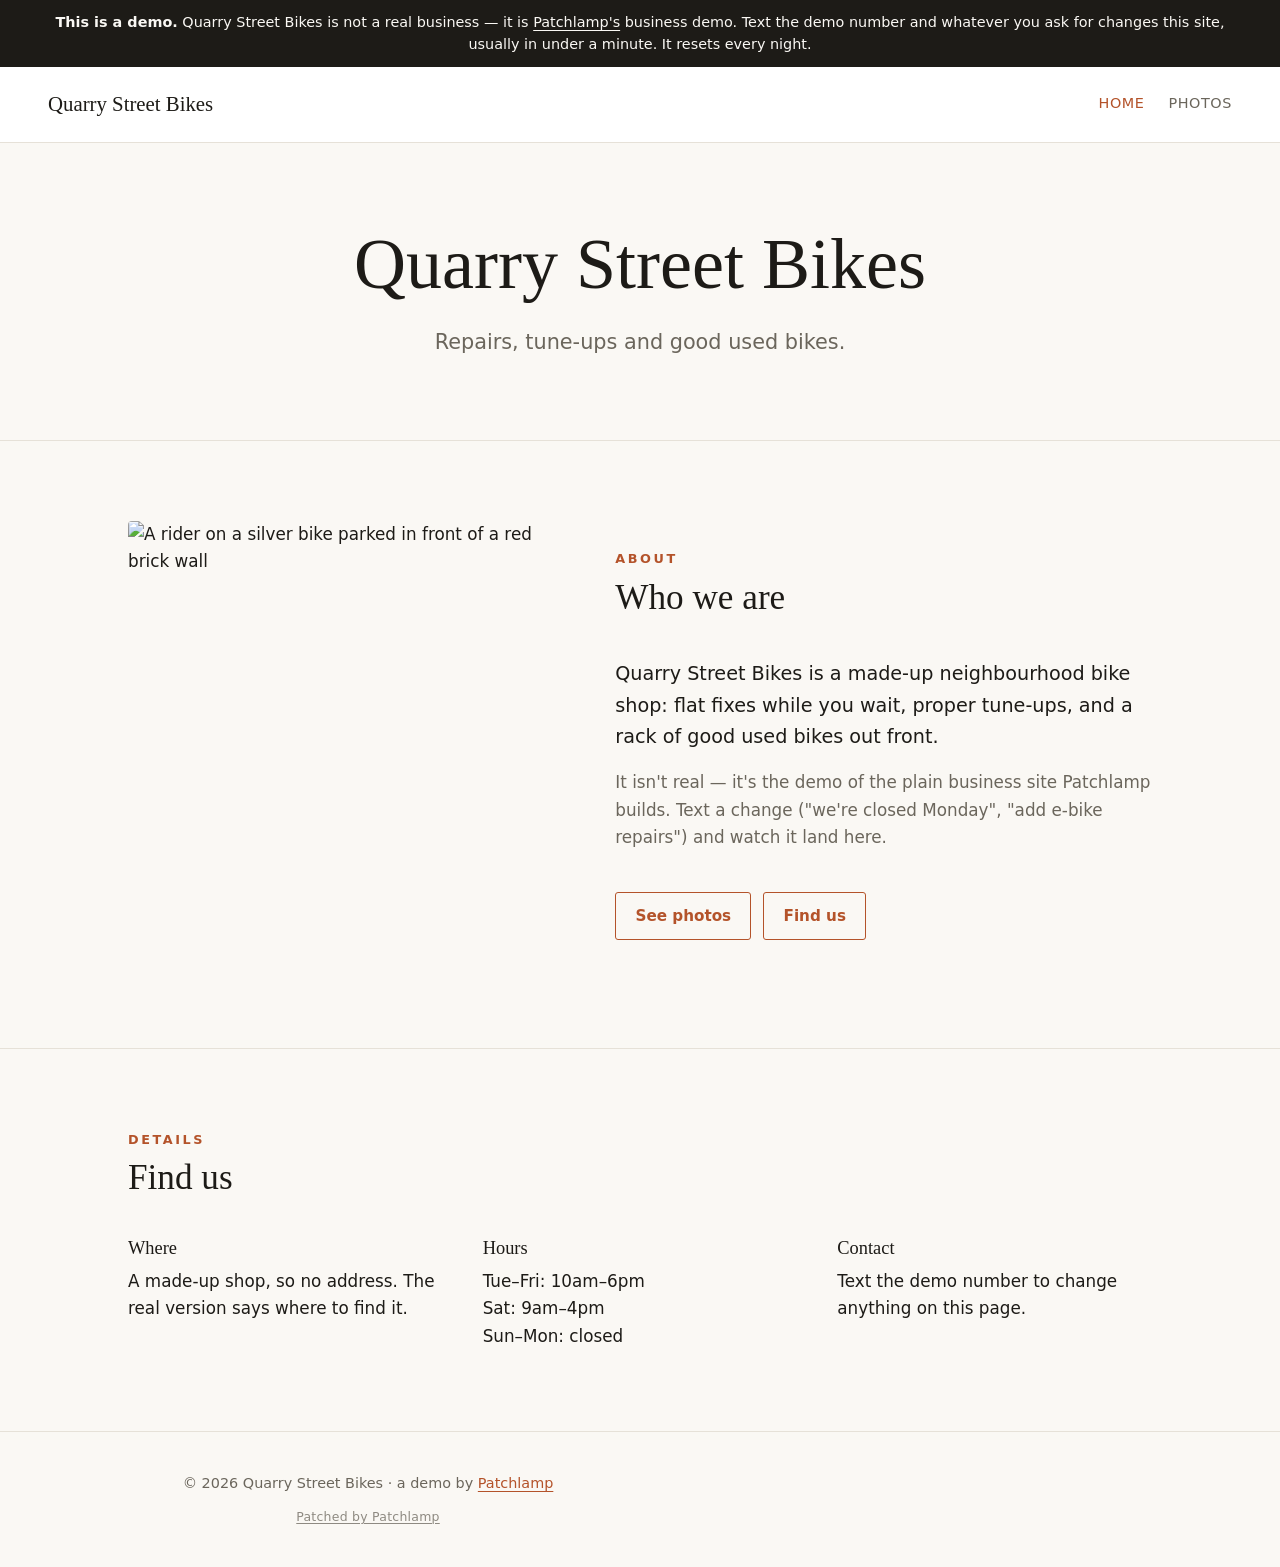
==== index.html @ 61f05e99 "Home: use the sent bike photo in place of the drawn icon Co-Authored-By: Claude Sonnet 5.5 <noreply@" ====
<!DOCTYPE html>
<html lang="en">
<head>
  <meta charset="utf-8">
  <meta name="viewport" content="width=device-width, initial-scale=1">
  <title>Quarry Street Bikes — Patchlamp's business demo</title>
  <meta name="description" content="Quarry Street Bikes is Patchlamp's demo small business: a brochure site anyone can change by text. Not a real shop.">
  <meta name="robots" content="noindex">
  <link rel="stylesheet" href="css/style.css">
</head>
<body>

  <p class="demo-bar">
    <strong>This is a demo.</strong> Quarry Street Bikes is not a real business — it is
    <a href="https://patchlamp.com/">Patchlamp's</a> business demo. Text the demo number and whatever you ask for changes this site, usually in under a minute. It resets every night.
  </p>

  <header class="site-header">
    <a class="wordmark" href="index.html">Quarry Street Bikes</a>
    <nav class="site-nav" aria-label="Site">
      <a href="index.html" aria-current="page">Home</a>
      <a href="photos.html">Photos</a>
    </nav>
  </header>

  <main>
    <section class="hero">
      <h1 class="hero-title">Quarry Street Bikes</h1>
      <p class="hero-tagline">Repairs, tune-ups and good used bikes.</p>
    </section>

    <section class="section" id="about">
      <div class="section-inner reveal">
        <div class="about-grid">
          <!-- Main photo. To set it, put a JPG in images/ and change the
               src and alt here (see CLAUDE.md, "How to add a photo"). Until
               there is one, this figure shows a plain placeholder. -->
          <figure class="about-photo">
            <img src="images/shop-bike.jpg" alt="A rider on a silver bike parked in front of a red brick wall">

          </figure>
          <div class="about-text">
            <p class="kicker">About</p>
            <h2>Who we are</h2>
            <p class="lede">Quarry Street Bikes is a made-up neighbourhood bike shop: flat fixes while you wait,
            proper tune-ups, and a rack of good used bikes out front.</p>
            <p class="muted">It isn't real — it's the demo of the plain business site Patchlamp builds. Text a change
            ("we're closed Monday", "add e-bike repairs") and watch it land here.</p>
            <div class="button-row">
              <a class="button" href="photos.html">See photos</a>
              <a class="button" href="#details">Find us</a>
            </div>
          </div>
        </div>
      </div>
    </section>

    <section class="section" id="details">
      <div class="section-inner reveal">
        <p class="kicker">Details</p>
        <h2>Find us</h2>
        <div class="details-grid">
          <div>
            <h3>Where</h3>
            <p>A made-up shop, so no address. The real version says where to find it.</p>
          </div>
          <div>
            <h3>Hours</h3>
            <ul>
              <li>Tue–Fri: 10am–6pm</li>
              <li>Sat: 9am–4pm</li>
              <li>Sun–Mon: closed</li>
            </ul>
          </div>
          <div>
            <h3>Contact</h3>
            <p>Text the demo number to change anything on this page.</p>
          </div>
        </div>
      </div>
    </section>
  </main>

  <footer class="site-footer">
    <!-- Keep this footer identical on every page. -->
    <p class="copyright">&copy; 2026 Quarry Street Bikes · a demo by <a href="https://patchlamp.com/">Patchlamp</a></p>
    <p class="patchlamp-badge"><a href="https://patchlamp.com/?from=badge" rel="noopener">Patched by Patchlamp</a></p>
    <script src="https://patchlamp.com/s/site-chat.js" data-site="demo-business" crossorigin="anonymous" defer></script>
    <script src="https://patchlamp.com/hit.js" data-site="demo-business" crossorigin="anonymous" defer></script>
  </footer>

  <script src="js/main.js"></script>
</body>
</html>
---- css/style.css ----
/* ==========================================================================
   Quarry Street Bikes — the site's only stylesheet
   Colors and fonts are the tokens in :root below. Change the look there,
   not scattered through the file.
   ========================================================================== */

:root {
  /* Color — warm off-white ground, dark ink, one accent */
  --bg: #faf8f4;
  --bg-raised: #ffffff;
  --bg-line: #e6e1d8;
  --ink: #1d1b17;
  --ink-dim: #6b665c;
  --accent: #b4532a;       /* links, highlights, buttons */
  --accent-dim: #8f3f1e;   /* hover */

  /* Type — system fonts, so nothing loads from a third party */
  --font-display: Georgia, "Times New Roman", serif;
  --font-body: system-ui, -apple-system, "Segoe UI", Roboto, Helvetica, Arial, sans-serif;

  /* Rhythm */
  --space: 1rem;
  --space-lg: 2.5rem;
  --space-xl: 5rem;
  --measure: 40rem;
  --page-pad: clamp(1.25rem, 5vw, 3rem);
}

/* --------------------------------------------------------------------------
   Base
   -------------------------------------------------------------------------- */

* { box-sizing: border-box; margin: 0; padding: 0; }

html { scroll-behavior: smooth; }

body {
  background: var(--bg);
  color: var(--ink);
  font-family: var(--font-body);
  font-size: 1.05rem;
  line-height: 1.65;
  -webkit-font-smoothing: antialiased;
}

h1, h2, h3 {
  font-family: var(--font-display);
  font-weight: 400;
  line-height: 1.15;
}

h2 { font-size: clamp(1.6rem, 4vw, 2.2rem); margin-bottom: var(--space-lg); }
h3 { font-size: 1.15rem; margin-bottom: 0.5rem; }

p { max-width: var(--measure); }
p + p { margin-top: var(--space); }

a { color: var(--accent); text-underline-offset: 3px; }
a:hover { color: var(--accent-dim); }

img, svg { max-width: 100%; display: block; }

.visually-hidden {
  position: absolute; width: 1px; height: 1px;
  overflow: hidden; clip: rect(0 0 0 0); white-space: nowrap;
}

/* --------------------------------------------------------------------------
   Header / nav
   -------------------------------------------------------------------------- */

.site-header {
  display: flex;
  align-items: center;
  justify-content: space-between;
  flex-wrap: wrap;
  gap: var(--space);
  padding: 1.25rem var(--page-pad);
  border-bottom: 1px solid var(--bg-line);
  background: var(--bg-raised);
}

.wordmark {
  font-family: var(--font-display);
  font-size: 1.3rem;
  text-decoration: none;
  color: var(--ink);
  white-space: nowrap;
}

.site-nav { display: flex; flex-wrap: wrap; gap: 0.25rem 1.5rem; }

.site-nav a {
  font-size: 0.9rem;
  letter-spacing: 0.04em;
  text-transform: uppercase;
  text-decoration: none;
  color: var(--ink-dim);
}

.site-nav a:hover { color: var(--ink); }
.site-nav a[aria-current="page"] { color: var(--accent); }

/* --------------------------------------------------------------------------
   Hero
   -------------------------------------------------------------------------- */

.hero {
  padding: var(--space-xl) var(--page-pad);
  text-align: center;
  border-bottom: 1px solid var(--bg-line);
}

.hero-title { font-size: clamp(2.4rem, 8vw, 4.5rem); }

.hero-tagline {
  margin: 1.25rem auto 0;
  font-size: clamp(1.05rem, 2.2vw, 1.3rem);
  color: var(--ink-dim);
}

.page-hero { padding: var(--space-lg) var(--page-pad); }
.page-hero .hero-title { font-size: clamp(1.8rem, 6vw, 3rem); }

/* --------------------------------------------------------------------------
   Sections
   -------------------------------------------------------------------------- */

.section {
  padding: var(--space-xl) var(--page-pad);
  border-bottom: 1px solid var(--bg-line);
}

.section-inner { max-width: 64rem; margin: 0 auto; }

.kicker {
  font-size: 0.8rem;
  font-weight: 600;
  letter-spacing: 0.2em;
  text-transform: uppercase;
  color: var(--accent);
  margin-bottom: 0.5rem;
}

.lede { font-size: 1.2rem; }
.muted { color: var(--ink-dim); }

.about-grid {
  display: grid;
  gap: var(--space-lg);
  align-items: center;
}
@media (min-width: 720px) {
  .about-grid { grid-template-columns: 1fr 1.2fr; }
}

.about-photo img {
  width: 100%;
  aspect-ratio: 1 / 1;
  object-fit: cover;
  border-radius: 4px;
}

.button-row { display: flex; flex-wrap: wrap; gap: 0.75rem; margin-top: var(--space-lg); }

.button {
  display: inline-block;
  padding: 0.65rem 1.2rem;
  border: 1px solid var(--accent);
  border-radius: 3px;
  text-decoration: none;
  color: var(--accent);
  font-weight: 600;
  font-size: 0.95rem;
}
.button:hover { background: var(--accent); color: var(--bg-raised); }

/* Details: address / hours / contact cards */
.details-grid {
  display: grid;
  gap: var(--space-lg);
}
@media (min-width: 720px) {
  .details-grid { grid-template-columns: repeat(3, 1fr); }
}
.details-grid address { font-style: normal; }
.details-grid ul { list-style: none; }

/* Photo gallery */
.photo-grid {
  list-style: none;
  display: grid;
  gap: var(--space);
  grid-template-columns: repeat(auto-fill, minmax(14rem, 1fr));
}
.photo-grid img {
  width: 100%;
  aspect-ratio: 1 / 1;
  object-fit: cover;
  border-radius: 4px;
}

/* --------------------------------------------------------------------------
   Footer
   -------------------------------------------------------------------------- */

.site-footer {
  padding: var(--space-lg) var(--page-pad);
  text-align: center;
  color: var(--ink-dim);
  font-size: 0.9rem;
}

.footer-links {
  list-style: none;
  display: flex;
  flex-wrap: wrap;
  justify-content: center;
  gap: 0.5rem 1.5rem;
  margin-bottom: var(--space);
}

/* --------------------------------------------------------------------------
   Motion — only when JS has run and the visitor allows motion.
   With JS off (or reduced motion on) nothing is ever hidden.
   -------------------------------------------------------------------------- */

.js-motion .reveal {
  opacity: 0;
  transform: translateY(12px);
  transition: opacity 0.6s ease, transform 0.6s ease;
}
.js-motion .reveal.is-visible { opacity: 1; transform: none; }

/* --------------------------------------------------------------------------
   Components every kind of site shares (templates/sites/*: only :root
   differs between them). Forms post to patchlamp.com or, with a database,
   to the site's own /api/*; cards are a list of short blocks (services,
   work, events, products).
   -------------------------------------------------------------------------- */

.site-form { display: grid; gap: .9rem; max-width: 30rem; }
.site-form label { display: grid; gap: .3rem; }
.site-form input, .site-form textarea, .site-form select { font: inherit; padding: .6rem .75rem; border: 1px solid var(--bg-line); border-radius: 3px; background: var(--bg-raised); color: var(--ink); }
.site-form .button { justify-self: start; background: transparent; cursor: pointer; }
.form-thanks, .form-sorry { font-weight: 600; }

.card-list { list-style: none; display: grid; gap: var(--space); margin-top: var(--space); }
@media (min-width: 40rem) { .card-list { grid-template-columns: repeat(2, 1fr); } }
@media (min-width: 60rem) { .card-list.three { grid-template-columns: repeat(3, 1fr); } }
.card-list li { padding: var(--space); border: 1px solid var(--bg-line); border-radius: 3px; background: var(--bg-raised); }
.card-list h3 { margin-bottom: .35rem; }
.card-list svg { display: block; width: 100%; height: auto; border-radius: 3px; margin-bottom: .75rem; }
.card-meta { color: var(--ink-dim); font-size: .95rem; }
.price { font-family: var(--font-display); color: var(--accent); white-space: nowrap; }

.hero .button-row { justify-content: center; }
.photo-grid svg { display: block; width: 100%; height: auto; border-radius: 3px; }

/* A demo site says so on every page (Patchlamp's demos; a client's own site
   never has this bar). */
.demo-bar { margin: 0; max-width: none; padding: .75rem var(--page-pad); background: var(--ink); color: var(--bg); font-size: .9rem; line-height: 1.5; text-align: center; }
.demo-bar a { color: var(--bg); text-decoration: underline; }

/* Phone tap targets: the nav, the demo bar and the footer are short links,
   and a thumb needs more than the text's own height (shot check flags
   anything under 24px). Padding only — nothing moves on desktop. */
@media (max-width: 40rem) {
  .site-nav a,
  .site-footer a,
  .demo-bar a {
    display: inline-block;
    padding: 0.45rem 0.35rem;
  }
  .demo-bar { line-height: 1.7; }
}

/* "Patched by Patchlamp" (B60): the one line every site Patchlamp keeps carries,
   last in the footer and quieter than the copyright. It inherits the footer's
   colour, so a dark footer needs no override; `badge: off` in the client
   workspace's NOTES.md takes it off the published site. */
.patchlamp-badge { margin-top: .7rem; font-size: .78rem; letter-spacing: .02em; opacity: .75; }
.patchlamp-badge a { color: inherit; text-decoration: underline; text-decoration-thickness: 1px; text-underline-offset: 2px; }
.patchlamp-badge a:hover { opacity: 1; }
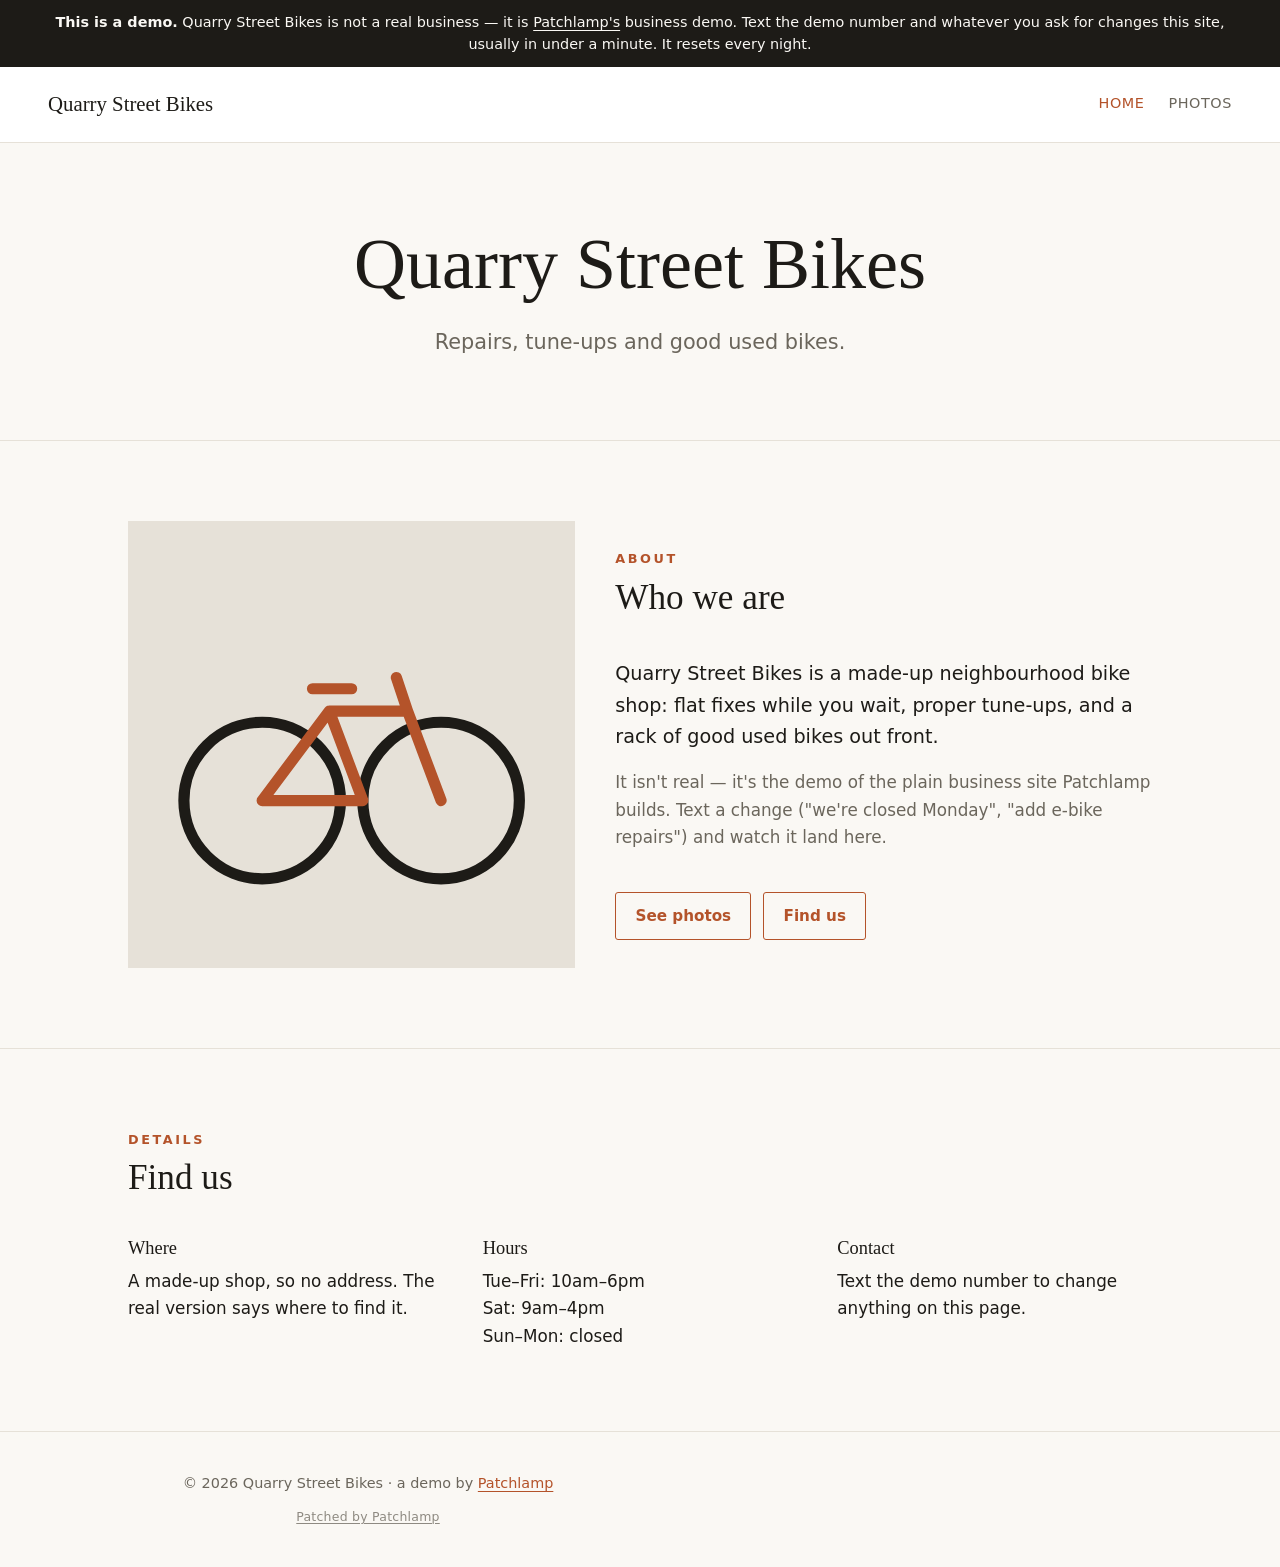
==== commit 02232d67: "Nightly reset: back to the golden copy" ====
--- a/index.html
+++ b/index.html
@@ -36,8 +36,13 @@
                src and alt here (see CLAUDE.md, "How to add a photo"). Until
                there is one, this figure shows a plain placeholder. -->
           <figure class="about-photo">
-            <img src="images/shop-bike.jpg" alt="A rider on a silver bike parked in front of a red brick wall">
-
+            <svg viewBox="0 0 400 400" xmlns="http://www.w3.org/2000/svg" role="img"
+                 aria-label="A bicycle, drawn simply">
+              <rect width="400" height="400" fill="#e6e1d8"/>
+              <circle cx="120" cy="250" r="70" fill="none" stroke="#1d1b17" stroke-width="10"/>
+              <circle cx="280" cy="250" r="70" fill="none" stroke="#1d1b17" stroke-width="10"/>
+              <path d="M120 250 L180 170 L250 170 L280 250 M180 170 L210 250 L120 250 M250 170 L240 140 M165 150 H200" fill="none" stroke="#b4532a" stroke-width="10" stroke-linecap="round" stroke-linejoin="round"/>
+            </svg>
           </figure>
           <div class="about-text">
             <p class="kicker">About</p>
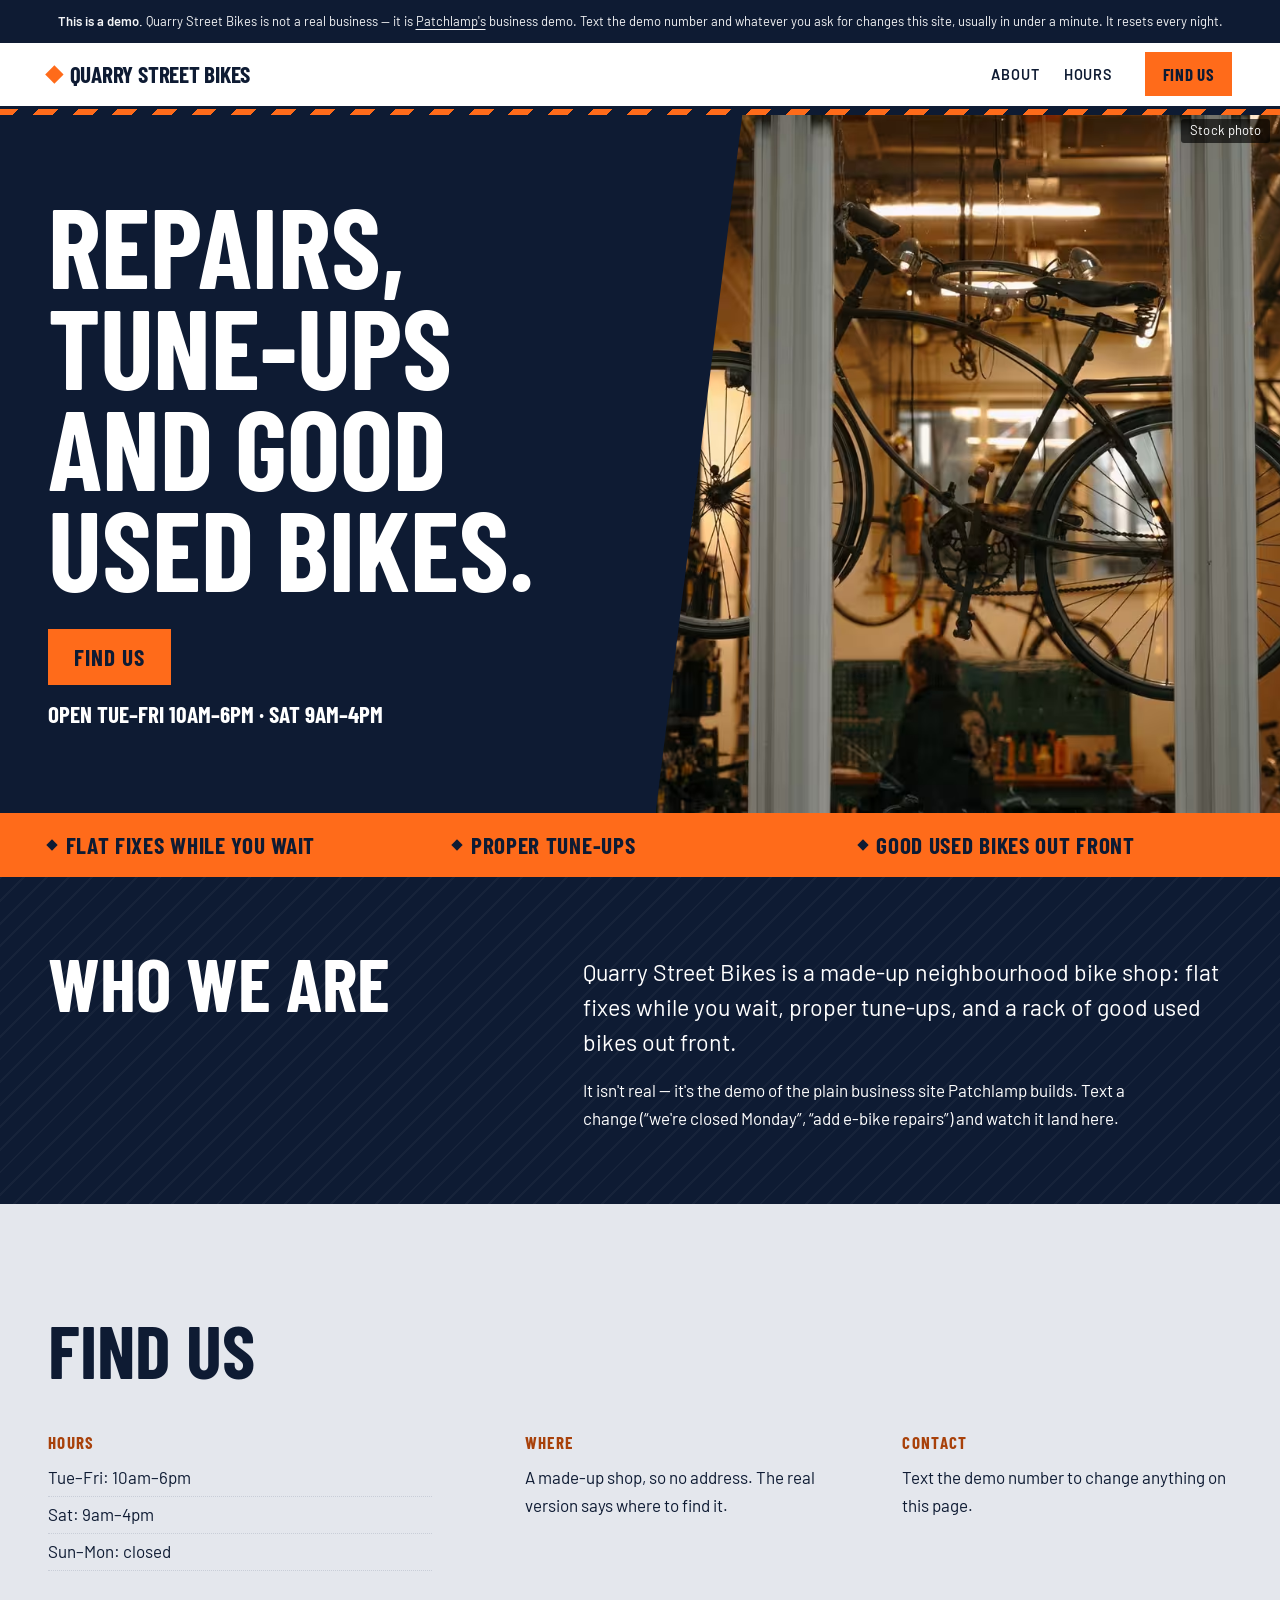
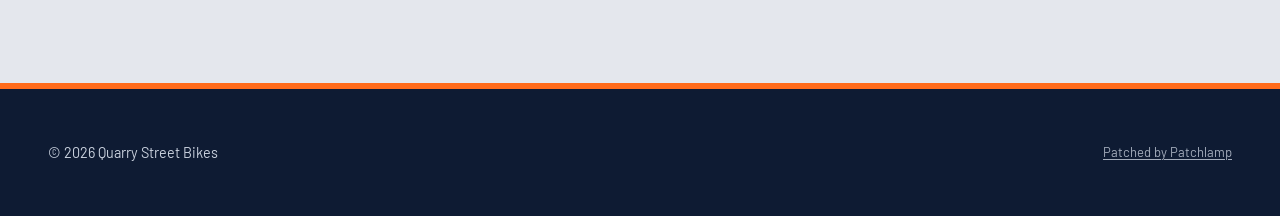
==== commit 14c0ad4d: "B256: rendered from site.json by lib/sitegen.py (trade-crisp, chosen by site direct); the hand-writt" ====
--- a/index.html
+++ b/index.html
@@ -6,10 +6,12 @@
   <title>Quarry Street Bikes — Patchlamp's business demo</title>
   <meta name="description" content="Quarry Street Bikes is Patchlamp's demo small business: a brochure site anyone can change by text. Not a real shop.">
   <meta name="robots" content="noindex">
+  <!-- The pages are rendered from site.json by `site render` (lib/sitegen.py): change site.json, never this file. -->
   <link rel="stylesheet" href="css/style.css">
+  <link rel="stylesheet" href="css/look.css">
+  <script src="js/motion.js" defer></script>
 </head>
-<body>
-
+<body class="page-home">
   <p class="demo-bar">
     <strong>This is a demo.</strong> Quarry Street Bikes is not a real business — it is
     <a href="https://patchlamp.com/">Patchlamp's</a> business demo. Text the demo number and whatever you ask for changes this site, usually in under a minute. It resets every night.
@@ -18,64 +20,64 @@
   <header class="site-header">
     <a class="wordmark" href="index.html">Quarry Street Bikes</a>
     <nav class="site-nav" aria-label="Site">
-      <a href="index.html" aria-current="page">Home</a>
-      <a href="photos.html">Photos</a>
+      <a href="index.html#about">About</a>
+      <a href="index.html#details">Hours</a>
     </nav>
+    <a class="header-cta" href="#details"><span class="cta-full">Find us</span><span class="cta-short">Find us</span></a>
   </header>
 
-  <main>
-    <section class="hero">
-      <h1 class="hero-title">Quarry Street Bikes</h1>
-      <p class="hero-tagline">Repairs, tune-ups and good used bikes.</p>
+  <main id="top">
+    <section class="hero-block hero--split has-image" id="hero">
+      <figure class="hero-media">
+        <picture><source type="image/avif" srcset="images/hero-31452612-800.avif 800w, images/hero-31452612-1600.avif 1600w" sizes="100vw"><source type="image/webp" srcset="images/hero-31452612-800.webp 800w, images/hero-31452612-1600.webp 1600w" sizes="100vw"><img src="images/hero-31452612-1600.jpg" srcset="images/hero-31452612-800.jpg 800w, images/hero-31452612-1600.jpg 1600w" sizes="100vw" width="1600" height="900" alt="A cozy bicycle workshop in Amsterdam viewed through a window with bicycles hanging inside." loading="eager" fetchpriority="high" decoding="async"></picture><span class="img-label">Stock photo</span>
+      </figure>
+      <div class="hero-copy">
+        <h1 class="hero-heading">Repairs, tune-ups and good used bikes.</h1>
+        <div class="hero-actions">
+          <a class="btn btn-primary" href="#details">Find us</a>
+        </div>
+        <p class="hero-note">Open Tue–Fri 10am–6pm · Sat 9am–4pm</p>
+      </div>
     </section>
-
-    <section class="section" id="about">
-      <div class="section-inner reveal">
+    <section class="proof proof--strip" aria-label="At a glance">
+      <ul class="proof-list">
+        <li>Flat fixes while you wait</li>
+        <li>Proper tune-ups</li>
+        <li>Good used bikes out front</li>
+      </ul>
+    </section>
+    <section class="section about about--band band" id="about">
+      <div class="section-inner">
         <div class="about-grid">
-          <!-- Main photo. To set it, put a JPG in images/ and change the
-               src and alt here (see CLAUDE.md, "How to add a photo"). Until
-               there is one, this figure shows a plain placeholder. -->
-          <figure class="about-photo">
-            <svg viewBox="0 0 400 400" xmlns="http://www.w3.org/2000/svg" role="img"
-                 aria-label="A bicycle, drawn simply">
-              <rect width="400" height="400" fill="#e6e1d8"/>
-              <circle cx="120" cy="250" r="70" fill="none" stroke="#1d1b17" stroke-width="10"/>
-              <circle cx="280" cy="250" r="70" fill="none" stroke="#1d1b17" stroke-width="10"/>
-              <path d="M120 250 L180 170 L250 170 L280 250 M180 170 L210 250 L120 250 M250 170 L240 140 M165 150 H200" fill="none" stroke="#b4532a" stroke-width="10" stroke-linecap="round" stroke-linejoin="round"/>
-            </svg>
-          </figure>
-          <div class="about-text">
-            <p class="kicker">About</p>
-            <h2>Who we are</h2>
-            <p class="lede">Quarry Street Bikes is a made-up neighbourhood bike shop: flat fixes while you wait,
-            proper tune-ups, and a rack of good used bikes out front.</p>
-            <p class="muted">It isn't real — it's the demo of the plain business site Patchlamp builds. Text a change
-            ("we're closed Monday", "add e-bike repairs") and watch it land here.</p>
-            <div class="button-row">
-              <a class="button" href="photos.html">See photos</a>
-              <a class="button" href="#details">Find us</a>
+          <div class="about-copy">
+            <div class="about-head">
+              <h2>Who we are</h2>
+            </div>
+            <div class="about-body">
+              <p class="lede">Quarry Street Bikes is a made-up neighbourhood bike shop: flat fixes while you wait, proper tune-ups, and a rack of good used bikes out front.</p>
+              <p class="">It isn't real — it's the demo of the plain business site Patchlamp builds. Text a change (“we're closed Monday”, “add e-bike repairs”) and watch it land here.</p>
             </div>
           </div>
         </div>
       </div>
     </section>
-
-    <section class="section" id="details">
-      <div class="section-inner reveal">
-        <p class="kicker">Details</p>
-        <h2>Find us</h2>
+    <section class="section details details--columns alt" id="details">
+      <div class="section-inner">
+        <div class="section-head">
+          <h2>Find us</h2>
+        </div>
         <div class="details-grid">
           <div>
-            <h3>Where</h3>
-            <p>A made-up shop, so no address. The real version says where to find it.</p>
-          </div>
-          <div>
             <h3>Hours</h3>
-            <ul>
+            <ul class="hours">
               <li>Tue–Fri: 10am–6pm</li>
               <li>Sat: 9am–4pm</li>
               <li>Sun–Mon: closed</li>
             </ul>
+          </div>
+          <div>
+            <h3>Where</h3>
+            <p>A made-up shop, so no address. The real version says where to find it.</p>
           </div>
           <div>
             <h3>Contact</h3>
@@ -84,16 +86,14 @@
         </div>
       </div>
     </section>
+
   </main>
 
   <footer class="site-footer">
-    <!-- Keep this footer identical on every page. -->
-    <p class="copyright">&copy; 2026 Quarry Street Bikes · a demo by <a href="https://patchlamp.com/">Patchlamp</a></p>
+    <p class="copyright">&copy; 2026 Quarry Street Bikes</p>
     <p class="patchlamp-badge"><a href="https://patchlamp.com/?from=badge" rel="noopener">Patched by Patchlamp</a></p>
     <script src="https://patchlamp.com/s/site-chat.js" data-site="demo-business" crossorigin="anonymous" defer></script>
     <script src="https://patchlamp.com/hit.js" data-site="demo-business" crossorigin="anonymous" defer></script>
   </footer>
-
-  <script src="js/main.js"></script>
 </body>
 </html>
--- a/css/style.css
+++ b/css/style.css
@@ -1,284 +1,881 @@
 /* ==========================================================================
-   Quarry Street Bikes — the site's only stylesheet
-   Colors and fonts are the tokens in :root below. Change the look there,
-   not scattered through the file.
+   base.css: the stylesheet every rendered site shares (B255, plans/83).
+   Rendered as css/style.css. It has three readers:
+   1. every page of a rendered site, followed by css/look.css (a look's
+      tokens and its short list of rules) and css/custom.css when a site has one;
+   2. the Functions pages (/admin, estimates, invoices, signing, /book/manage),
+      which load this file and read the tokens marked "Functions" below, so
+      those names stay, whatever else changes;
+   3. the section variants in _sections/: their layouts live here, so any
+      look can wear any variant.
+   How the file works: components read tokens and never a literal colour or
+   font; a look changes tokens and owns a few rules; a dark or coloured ground
+   (.band, the dark heroes, the accent cards) re-sets --ink, --ink-dim and
+   --accent-text for what sits inside it, so the components need no dark copy.
+   Nothing is ever at opacity 0. Motion is opt-in: js/motion.js sets
+   html.motion only under prefers-reduced-motion: no-preference, and a reveal
+   starts from a visible state, so a still frame (a screenshot, a link
+   preview, the judge) always reads whole. templates/sites/DESIGN.md is the
+   standard this file serves.
    ========================================================================== */
 
 :root {
-  /* Color — warm off-white ground, dark ink, one accent */
-  --bg: #faf8f4;
-  --bg-raised: #ffffff;
-  --bg-line: #e6e1d8;
-  --ink: #1d1b17;
-  --ink-dim: #6b665c;
-  --accent: #b4532a;       /* links, highlights, buttons */
-  --accent-dim: #8f3f1e;   /* hover */
-
-  /* Type — system fonts, so nothing loads from a third party */
-  --font-display: Georgia, "Times New Roman", serif;
-  --font-body: system-ui, -apple-system, "Segoe UI", Roboto, Helvetica, Arial, sans-serif;
-
-  /* Rhythm */
-  --space: 1rem;
-  --space-lg: 2.5rem;
-  --space-xl: 5rem;
-  --measure: 40rem;
-  --page-pad: clamp(1.25rem, 5vw, 3rem);
-}
-
-/* --------------------------------------------------------------------------
-   Base
-   -------------------------------------------------------------------------- */
-
-* { box-sizing: border-box; margin: 0; padding: 0; }
-
-html { scroll-behavior: smooth; }
-
+  /* --- Colour roles ------------------------------------------------------ */
+  --bg: #f7f8f8;              /* page ground */
+  --bg-raised: #ffffff;       /* cards, inputs (Functions) */
+  --bg-alt: #edf1f2;          /* the alternate section ground */
+  --bg-line: #d3dce0;         /* hairlines, input borders (Functions) */
+  --ink: #15212a;             /* body text (Functions) */
+  --ink-dim: #4f5f68;         /* secondary text, at least 4.5:1 on --bg (Functions) */
+  --accent: #1d6f8c;          /* fills: buttons, the checked slot, focus (Functions) */
+  --accent-strong: #155468;   /* hover on a fill */
+  --accent-dim: var(--accent-strong);  /* the B64 name for the hover colour */
+  --accent-ink: #ffffff;      /* text on --accent */
+  --accent-text: var(--accent);        /* the accent as small text on --bg; a look with a loud accent darkens it */
+  --link-hover: var(--accent-strong);
+  --focus: var(--accent);
+  --band: #10293a;            /* the one dark ground */
+  --band-ink: #f1f6f8;
+  --band-dim: #b4c7d0;
+  --band-accent: #86d0e6;
+  --hero-ground: var(--band); /* the hero's ground for split and typographic */
+  --hero-ink: var(--band-ink);
+  --hero-dim: var(--band-dim);
+  --hero-accent: var(--band-accent);
+  --hero-scrim: var(--band);  /* what a photo darkens to under text */
+  --proof-bg: var(--bg-alt);
+  --proof-ink: var(--ink);
+  --proof-mark: var(--accent);
+  --footer-bg: var(--ink);
+  --footer-ink: color-mix(in srgb, var(--bg) 82%, var(--ink));
+  --sorry-bg: #fbe9e7;
+  --sorry-ink: #7a1f12;
+  --photo-filter: none;       /* the look's grade, until img treat grades the files themselves */
+  --texture: none;            /* a band's texture: a background-image the look sets */
+
+  /* --- Type ------------------------------------------------------------- */
+  --font-display: Georgia, "Times New Roman", serif;                    /* Functions */
+  --font-text: system-ui, -apple-system, "Segoe UI", Helvetica, Arial, sans-serif;
+  --font-body: var(--font-text);       /* the B64 name; the Functions pages read it */
+  --font-kicker: var(--font-text);
+  --font-button: var(--font-text);
+  --display-weight: 400;      /* the hero heading */
+  --heading-weight: var(--display-weight);
+  --display-tracking: -0.02em;
+  --display-leading: 1.02;
+  --display-case: none;
+  --kicker-case: uppercase;
+  --kicker-tracking: 0.14em;
+  --kicker-weight: 600;
+  --kicker-size: var(--step--2);
+  --button-weight: 650;
+  --button-case: none;
+  --button-tracking: 0;
+  --text-size: 1.0625rem;
+  --text-leading: 1.65;
+  /* The scale. Every font-size in this file and in a look is one of these, so
+     the design gate can check sizes against it. --step-0 is body text. */
+  --step--2: 0.8125rem;
+  --step--1: clamp(0.84rem, 0.82rem + 0.1vw, 0.9rem);
+  --step-0: var(--text-size);
+  --step-1: clamp(1.2rem, 1.1rem + 0.45vw, 1.45rem);
+  --step-2: clamp(1.45rem, 1.25rem + 0.9vw, 1.95rem);
+  --step-3: clamp(2rem, 1.5rem + 2.2vw, 3.25rem);
+  --step-4: clamp(2.4rem, 1.7rem + 3.2vw, 4.25rem);
+  --step-5: clamp(2.75rem, 1.6rem + 5vw, 6rem);       /* the hero: 44px on a phone, 96px wide */
+  --step-6: clamp(3.25rem, 1.4rem + 8vw, 8.5rem);     /* the typographic hero, which has no photo to carry it */
+  --measure: 34em;            /* Functions */
+
+  /* --- Space ------------------------------------------------------------ */
+  --space: 1rem;              /* Functions */
+  --space-half: 0.5rem;
+  --space-2: 2rem;
+  --space-3: 3rem;
+  --space-4: 4.5rem;
+  --space-5: clamp(4rem, 3rem + 5vw, 8rem);
+  --space-lg: 2.5rem;         /* the B64 name; the Functions pages read it */
+  --space-xl: var(--space-5);
+  --section-pad: var(--space-5);
+  --page-pad: clamp(1rem, 4vw, 3rem);   /* Functions */
+  --content: 74rem;
+  --wide: var(--content);
+
+  /* --- Shape, depth ----------------------------------------------------- */
+  --radius: 6px;              /* inputs, tiles */
+  --radius-card: 10px;
+  --radius-btn: 6px;
+  --radius-media: 6px;
+  --rule-strong: 1px solid var(--ink);
+  --shadow-1: 0 1px 2px rgb(15 30 40 / 0.06), 0 2px 8px rgb(15 30 40 / 0.05);
+  --shadow-2: 0 2px 6px rgb(15 30 40 / 0.06), 0 18px 40px -12px rgb(15 30 40 / 0.22);
+  --shadow: var(--shadow-2);  /* the B64 name */
+
+  /* --- Motion (read only under html.motion and no-preference) ----------- */
+  --dur-1: 160ms;             /* hover, press */
+  --dur-2: 420ms;             /* a state change */
+  --dur-3: 900ms;             /* a reveal */
+  --dur-moment: 1600ms;       /* a look's one hero moment */
+  --ease: cubic-bezier(0.2, 0.7, 0.2, 1);
+  --ease-in-out: cubic-bezier(0.65, 0, 0.35, 1);
+  --lift: -3px;
+  --reveal-from: 0.55;        /* never 0: a still frame must read whole */
+  --reveal-shift: 10px;
+  --reveal-stagger: 70ms;
+}
+
+/* --- Base ------------------------------------------------------------------ */
+*, *::before, *::after { box-sizing: border-box; }
+* { margin: 0; padding: 0; }
+html { -webkit-text-size-adjust: 100%; text-size-adjust: 100%; scroll-padding-top: 5.5rem; }
 body {
-  background: var(--bg);
-  color: var(--ink);
-  font-family: var(--font-body);
-  font-size: 1.05rem;
-  line-height: 1.65;
-  -webkit-font-smoothing: antialiased;
-}
-
-h1, h2, h3 {
-  font-family: var(--font-display);
-  font-weight: 400;
-  line-height: 1.15;
-}
-
-h2 { font-size: clamp(1.6rem, 4vw, 2.2rem); margin-bottom: var(--space-lg); }
-h3 { font-size: 1.15rem; margin-bottom: 0.5rem; }
-
-p { max-width: var(--measure); }
-p + p { margin-top: var(--space); }
-
-a { color: var(--accent); text-underline-offset: 3px; }
-a:hover { color: var(--accent-dim); }
-
-img, svg { max-width: 100%; display: block; }
-
-.visually-hidden {
-  position: absolute; width: 1px; height: 1px;
-  overflow: hidden; clip: rect(0 0 0 0); white-space: nowrap;
-}
-
-/* --------------------------------------------------------------------------
-   Header / nav
-   -------------------------------------------------------------------------- */
-
+  background: var(--bg); color: var(--ink);
+  font-family: var(--font-text); font-size: var(--step-0); line-height: var(--text-leading);
+  -webkit-font-smoothing: antialiased; text-rendering: optimizeLegibility; font-kerning: normal;
+  font-synthesis: weight;   /* never a browser-slanted italic or scaled small caps: a look that wants one ships the face */
+  overflow-x: clip;
+}
+img, svg, video { display: block; max-width: 100%; height: auto; }
+picture { display: contents; }
+h1, h2, h3, h4 {
+  font-family: var(--font-display); font-weight: var(--heading-weight);
+  letter-spacing: var(--display-tracking); line-height: 1.1; text-transform: var(--display-case);
+  text-wrap: balance;
+}
+h1, h2 { font-size: var(--step-4); line-height: var(--display-leading); }
+h3 { font-size: var(--step-1); line-height: 1.2; letter-spacing: -0.005em; }
+p { max-width: var(--measure); text-wrap: pretty; }
+a { color: var(--accent-text); text-underline-offset: 0.2em; text-decoration-thickness: 1px; }
+a:hover { color: var(--link-hover); text-decoration-thickness: 2px; }
+.muted { color: var(--ink-dim); }
+.visually-hidden { position: absolute; width: 1px; height: 1px; overflow: hidden; clip-path: inset(50%); white-space: nowrap; }
+:focus-visible { outline: 3px solid var(--focus); outline-offset: 3px; border-radius: 2px; }
+::selection { background: var(--accent); color: var(--accent-ink); }
+
+/* Grounds that change the ink: everything inside reads these instead, the surfaces (--bg, --bg-raised,
+   --bg-alt) as well as the text, so a form card, a tile or an input inside a band is a lifted tone of the
+   band with light text, never a light card with light text. */
+.band, .hero--full-dark {
+  background-color: var(--band); background-image: var(--texture); color: var(--band-ink);
+  --ink: var(--band-ink); --ink-dim: var(--band-dim); --accent-text: var(--band-accent);
+  --link-hover: var(--band-ink); --focus: var(--band-accent);
+  --bg: color-mix(in srgb, var(--band-ink) 6%, var(--band));
+  --bg-alt: var(--bg);
+  --bg-raised: color-mix(in srgb, var(--band-ink) 11%, var(--band));
+  --bg-line: color-mix(in srgb, var(--band-ink) 24%, transparent);
+  --rule-strong: 1px solid color-mix(in srgb, var(--band-ink) 45%, transparent);
+}
+.hero--split, .hero--typographic {
+  background-color: var(--hero-ground); color: var(--hero-ink);
+  --ink: var(--hero-ink); --ink-dim: var(--hero-dim); --accent-text: var(--hero-accent);
+  --link-hover: var(--hero-ink); --focus: var(--hero-accent);
+  --bg: color-mix(in srgb, var(--hero-ink) 6%, var(--hero-ground));
+  --bg-alt: var(--bg);
+  --bg-raised: color-mix(in srgb, var(--hero-ink) 11%, var(--hero-ground));
+  --bg-line: color-mix(in srgb, var(--hero-ink) 24%, transparent);
+}
+.contact-card, .cta--band, .donate--band {
+  background: var(--accent); color: var(--accent-ink);
+  /* 90% and a 10% lift: at 82% and 14% the dim text failed AA on its own raised tile in three looks (B256) */
+  --ink: var(--accent-ink); --ink-dim: color-mix(in srgb, var(--accent-ink) 90%, var(--accent));
+  --accent-text: var(--accent-ink); --link-hover: var(--accent-ink); --focus: var(--accent-ink);
+  --bg: color-mix(in srgb, var(--accent-ink) 8%, var(--accent));
+  --bg-alt: var(--bg);
+  --bg-raised: color-mix(in srgb, var(--accent-ink) 10%, var(--accent));
+  --bg-line: color-mix(in srgb, var(--accent-ink) 30%, transparent);
+}
+
+/* --- The demo and preview bar ------------------------------------------- */
+.demo-bar {
+  max-width: none; margin: 0; padding: 0.45rem var(--page-pad);
+  background: var(--ink); color: var(--bg); font-size: var(--step--2); line-height: 1.45; text-align: center;
+}
+.demo-bar a { color: inherit; display: inline-block; padding-block: 0.3rem; }
+
+/* --- Header: the name, the sections, the one way to reach them ------------ */
 .site-header {
-  display: flex;
-  align-items: center;
-  justify-content: space-between;
-  flex-wrap: wrap;
-  gap: var(--space);
-  padding: 1.25rem var(--page-pad);
-  border-bottom: 1px solid var(--bg-line);
-  background: var(--bg-raised);
-}
-
+  position: sticky; top: 0; z-index: 20;
+  display: flex; align-items: center; gap: var(--space) var(--space-2);
+  padding: 0.6rem var(--page-pad);
+  background: color-mix(in srgb, var(--bg) 93%, transparent); color: var(--ink);
+  -webkit-backdrop-filter: saturate(1.4) blur(10px); backdrop-filter: saturate(1.4) blur(10px);
+  border-bottom: 1px solid color-mix(in srgb, var(--bg-line) 70%, transparent);
+}
 .wordmark {
-  font-family: var(--font-display);
-  font-size: 1.3rem;
-  text-decoration: none;
-  color: var(--ink);
-  white-space: nowrap;
-}
-
-.site-nav { display: flex; flex-wrap: wrap; gap: 0.25rem 1.5rem; }
-
+  display: inline-flex; align-items: center; gap: 0.45rem; margin-right: auto; min-height: 44px; min-width: 0;
+  font-family: var(--font-display); font-size: var(--step-1); font-weight: var(--heading-weight);
+  letter-spacing: -0.01em; line-height: 1.05; text-transform: var(--display-case);
+  color: inherit; text-decoration: none;
+}
+.wordmark:hover { color: inherit; text-decoration: none; }
+.wordmark-sub { color: var(--accent-text); }
+.site-nav { display: flex; gap: 0.25rem 1.5rem; }
 .site-nav a {
-  font-size: 0.9rem;
-  letter-spacing: 0.04em;
-  text-transform: uppercase;
-  text-decoration: none;
-  color: var(--ink-dim);
-}
-
-.site-nav a:hover { color: var(--ink); }
-.site-nav a[aria-current="page"] { color: var(--accent); }
-
-/* --------------------------------------------------------------------------
-   Hero
-   -------------------------------------------------------------------------- */
-
-.hero {
-  padding: var(--space-xl) var(--page-pad);
-  text-align: center;
-  border-bottom: 1px solid var(--bg-line);
-}
-
-.hero-title { font-size: clamp(2.4rem, 8vw, 4.5rem); }
-
-.hero-tagline {
-  margin: 1.25rem auto 0;
-  font-size: clamp(1.05rem, 2.2vw, 1.3rem);
-  color: var(--ink-dim);
-}
-
-.page-hero { padding: var(--space-lg) var(--page-pad); }
-.page-hero .hero-title { font-size: clamp(1.8rem, 6vw, 3rem); }
-
-/* --------------------------------------------------------------------------
-   Sections
-   -------------------------------------------------------------------------- */
-
-.section {
-  padding: var(--space-xl) var(--page-pad);
-  border-bottom: 1px solid var(--bg-line);
-}
-
-.section-inner { max-width: 64rem; margin: 0 auto; }
-
+  display: inline-flex; align-items: center; min-height: 44px;
+  color: inherit; text-decoration: none; font-size: var(--step--1); font-weight: 600;
+}
+.site-nav a:hover, .site-nav a[aria-current="page"] { color: var(--accent-text); }
+.header-cta {
+  display: inline-flex; align-items: center; flex: none; min-height: 44px; padding: 0.5rem 1.1rem;
+  background: var(--accent); color: var(--accent-ink); border-radius: var(--radius-btn);
+  font-family: var(--font-button); font-size: var(--step--1); font-weight: var(--button-weight);
+  letter-spacing: var(--button-tracking); text-transform: var(--button-case); text-decoration: none; white-space: nowrap;
+}
+.header-cta:hover { background: var(--accent-strong); color: var(--accent-ink); text-decoration: none; }
+.header-cta .cta-short { display: none; }
+@media (max-width: 56em) { .site-nav { display: none; } }   /* one scroll on a phone; the call button stays */
+@media (max-width: 30em) {
+  .site-header { gap: var(--space); }
+  .header-cta .cta-full { display: none; }
+  .header-cta .cta-short { display: inline; }
+}
+
+/* --- Buttons (.button: the B64 class the pasted collection blocks use) ---- */
+.btn, .button {
+  display: inline-flex; align-items: center; justify-content: center; gap: 0.5rem;
+  min-height: 3.25rem; padding: 0.7rem 1.5rem;
+  font-family: var(--font-button); font-size: var(--step-0); font-weight: var(--button-weight); line-height: 1.15;
+  letter-spacing: var(--button-tracking); text-transform: var(--button-case); text-align: center; text-decoration: none;
+  cursor: pointer; border: 2px solid transparent; border-radius: var(--radius-btn);
+}
+.btn-primary, .button { background: var(--accent); color: var(--accent-ink); }
+.btn-primary:hover, .button:hover { background: var(--accent-strong); color: var(--accent-ink); text-decoration: none; }
+.btn-secondary { background: transparent; color: inherit; border-color: color-mix(in srgb, currentColor 55%, transparent); }
+.btn-secondary:hover { color: inherit; border-color: currentColor; background: color-mix(in srgb, currentColor 8%, transparent); text-decoration: none; }
+.action-row { display: flex; flex-wrap: wrap; align-items: center; gap: 0.75rem; }
+@media (max-width: 30em) { .btn, .button { padding-inline: 1.15rem; } }
+
+/* --- Pictures and their labels (a stock or AI picture says so) ----------- */
+figure { position: relative; margin: 0; }
+figure img { filter: var(--photo-filter); }
+.img-label {
+  position: absolute; top: 0.6rem; right: 0.6rem; z-index: 2; max-width: calc(100% - 1.2rem);
+  padding: 0.2rem 0.55rem; border-radius: 3px; background: rgb(0 0 0 / 0.64); color: #fff;
+  font: 500 var(--step--2)/1.35 var(--font-text); letter-spacing: 0.01em; text-transform: none; pointer-events: none;
+}
+
+/* --- Hero: shared parts ------------------------------------------------- */
+.hero-block { position: relative; isolation: isolate; }
+.hero-media { position: relative; margin: 0; overflow: hidden; background-color: var(--band); }
+.hero-media img { width: 100%; height: 100%; object-fit: cover; }
+.hero-field { background-image: var(--texture); }   /* the colour field a hero shows when there is no photo */
+.hero-copy { position: relative; z-index: 1; }
+.hero-kicker {
+  font: var(--kicker-weight) var(--kicker-size)/1.3 var(--font-kicker);
+  text-transform: var(--kicker-case); letter-spacing: var(--kicker-tracking);
+  color: var(--accent-text); margin-bottom: var(--space);
+}
+.hero-heading {
+  font-size: var(--step-5); line-height: var(--display-leading); font-weight: var(--display-weight);
+  max-width: 13ch; margin-bottom: var(--space);
+}
+.hero-heading em { font-style: normal; color: var(--accent-text); }
+.hero-sub { font-size: var(--step-1); line-height: 1.45; max-width: 30em; color: var(--ink-dim); }
+.hero-actions { display: flex; flex-wrap: wrap; gap: 0.75rem; margin-top: var(--space-2); }
+.hero-actions:empty { display: none; }
+.hero-note { margin-top: var(--space); font-size: var(--step--1); font-weight: 600; color: var(--ink-dim); }
+.hero-phone { margin-top: var(--space); }   /* a step under the buttons, so the number reads as its own way in */
+.hero-phone a {
+  display: inline-block; padding-block: 0.3rem; color: inherit; text-decoration: none;
+  font: var(--heading-weight) var(--step-2)/1.1 var(--font-display); letter-spacing: var(--display-tracking);
+}
+
+/* hero--band-card: a photo band, the words on a card over its lower edge */
+.hero--band-card { background: var(--bg); color: var(--ink); padding-bottom: var(--space-3); }
+.hero--band-card .hero-media { height: clamp(12rem, 44vw, 34rem); }
+.hero--band-card .hero-copy {
+  margin: calc(-1 * clamp(3rem, 9vw, 11rem)) var(--page-pad) 0; max-width: 46rem;
+  padding: clamp(1.5rem, 4vw, 3.5rem);
+  background: var(--bg-raised); border-radius: var(--radius-card); box-shadow: var(--shadow-2);
+}
+@media (min-width: 60em) {
+  /* wide, the photo runs the hero's full height and the card sits on its lower left, overhanging its foot, so the
+     band beside the card is picture rather than an empty strip of page (the B257 judge, ten previews, and B256's
+     Apron Strings: "the right half beside the hero card is empty") */
+  .hero--band-card { display: grid; padding-bottom: var(--space-4); }
+  .hero--band-card > .hero-media, .hero--band-card > .hero-copy { grid-area: 1 / 1; }
+  .hero--band-card .hero-media { height: clamp(24rem, 38vw, 32rem); }
+  .hero--band-card .hero-copy { align-self: end; width: calc(100% - 2 * var(--page-pad));
+    margin: 0 0 calc(-1 * var(--space-3)) max(var(--page-pad), calc((100vw - var(--content)) / 2)); }
+  /* the card is a frame of its own: its heading a step under the full-bleed heroes', so the action stays on the
+     first desktop screen */
+  .hero--band-card .hero-heading { font-size: var(--step-4); max-width: 16ch; }
+}
+
+/* hero--split: the words on the hero ground, the photo beside them (under them on a phone) */
+.hero--split { display: grid; }
+.hero--split .hero-media { order: 2; height: clamp(14rem, 60vw, 24rem); }
+.hero--split .hero-copy { padding: var(--space-3) var(--page-pad); }
+.hero--split .hero-field { display: none; }
+@media (min-width: 56em) {
+  .hero--split.has-image { grid-template-columns: minmax(0, 1.05fr) minmax(0, 1fr); min-height: min(86svh, 44rem); }
+  .hero--split .hero-media { height: auto; }
+  .hero--split .hero-copy {
+    align-self: center; width: 100%; max-width: calc(var(--content) + 2 * var(--page-pad)); margin-inline: auto;
+    padding: var(--space-4) var(--page-pad);
+  }
+  .hero--split.has-image .hero-copy { padding-right: var(--space-3); padding-left: max(var(--page-pad), calc((100vw - var(--content)) / 2)); }
+}
+
+/* hero--full-dark: the photo full bleed, the words low on a scrim of the band colour */
+.hero--full-dark { display: grid; min-height: 30rem; }
+@media (min-width: 48em) { .hero--full-dark { min-height: min(92svh, 56rem); } }
+.hero--full-dark > .hero-media, .hero--full-dark > .hero-copy { grid-area: 1 / 1; }
+/* The scrim is what makes words over any photo readable: behind the heading it is at least about 70% of the
+   band colour, which keeps white text above 4.5:1 even over white sky (the design gate samples it). On a phone
+   the words fill the hero, so the scrim is one wash: light at the top so the scene shows, about 70% from the
+   kicker down through the H1 (5.6:1 on the Juniper pool, 6.1:1 on clear-water's sky, 2026-10-23), and 85% at the
+   foot; at 48-95% it read as a dark colour field (the judge, wick-7). Wider, it darkens the left and the bottom. */
+.hero--full-dark .hero-media::after {
+  content: ""; position: absolute; inset: 0;
+  background: linear-gradient(180deg, color-mix(in srgb, var(--hero-scrim) 25%, transparent) 0%,
+    color-mix(in srgb, var(--hero-scrim) 70%, transparent) 25%,
+    color-mix(in srgb, var(--hero-scrim) 72%, transparent) 60%,
+    color-mix(in srgb, var(--hero-scrim) 85%, transparent) 100%);
+}
+@media (min-width: 48em) {
+  .hero--full-dark .hero-media::after {
+    background:
+      linear-gradient(180deg, transparent 12%, color-mix(in srgb, var(--hero-scrim) 45%, transparent) 45%, color-mix(in srgb, var(--hero-scrim) 94%, transparent) 100%),
+      linear-gradient(90deg, color-mix(in srgb, var(--hero-scrim) 82%, transparent), color-mix(in srgb, var(--hero-scrim) 62%, transparent) 42%, transparent 74%);
+  }
+}
+.hero--full-dark .hero-copy {
+  align-self: end; width: 100%; max-width: calc(var(--content) + 2 * var(--page-pad)); margin-inline: auto;
+  padding: clamp(5rem, 14vw, 8rem) var(--page-pad) clamp(2rem, 6vw, 5.5rem);
+}
+.hero--full-dark .hero-field::after { content: none; }   /* no photo: the field is the ground, no scrim */
+.hero--full-dark .hero-sub { color: color-mix(in srgb, var(--band-ink) 92%, transparent); }
+.hero--full-dark .hero-media .img-label { top: 0.8rem; right: var(--page-pad); }
+
+/* hero--typographic: no photo; the heading at the largest step on a colour field */
+.hero--typographic { background-image: var(--texture); }
+.hero--typographic .hero-copy {
+  display: grid; gap: var(--space-2); max-width: calc(var(--content) + 2 * var(--page-pad)); margin-inline: auto;
+  padding: clamp(3.5rem, 10vw, 9rem) var(--page-pad) clamp(3rem, 7vw, 6rem);
+}
+.hero--typographic .hero-kicker { margin: 0; }
+.hero--typographic .hero-heading { font-size: var(--step-6); max-width: 14ch; margin: 0; }
+.hero--typographic .hero-aside .hero-actions { margin-top: var(--space); }
+.hero--typographic .hero-note { margin: 0; padding-top: var(--space); border-top: 1px solid color-mix(in srgb, currentColor 30%, transparent); }
+/* Wide, the line and the buttons sit under the heading on its left edge (the eye goes down, not across to a lower
+   corner: the B257 judge, ten previews), and the hours note and the phone take the right column beside them. */
+@media (min-width: 60em) {
+  .hero--typographic .hero-copy { grid-template-columns: minmax(0, 7fr) minmax(0, 5fr); column-gap: var(--space-4); }
+  .hero--typographic .hero-kicker, .hero--typographic .hero-heading { grid-column: 1 / -1; }
+  .hero--typographic .hero-aside { grid-column: 1; grid-row: 3 / span 2; }
+  .hero--typographic .hero-note, .hero--typographic .hero-phone { grid-column: 2; grid-row: 3; align-self: end; }
+  .hero--typographic .hero-note + .hero-phone { grid-row: 4; align-self: start; }
+}
+
+/* --- Proof: the line under the hero (rating, area, hours) ---------------- */
+.proof-list { list-style: none; }
+.proof-list li { display: flex; align-items: center; gap: 0.6rem; min-height: 2rem; }
+.proof-list a { color: inherit; display: inline-block; padding-block: 0.35rem; }
+/* proof--strip: a band of its own colour */
+.proof--strip { background: var(--proof-bg); color: var(--proof-ink); }
+.proof--strip .proof-list {
+  max-width: calc(var(--content) + 2 * var(--page-pad)); margin: 0 auto; padding: 1rem var(--page-pad);
+  display: grid; grid-template-columns: repeat(auto-fit, minmax(min(100%, 9.5rem), 1fr)); gap: 0.35rem var(--space-2);
+  font-size: var(--step--1); font-weight: 600; line-height: 1.3;
+}
+.proof--strip li::before { content: ""; flex: none; width: 0.5rem; height: 0.5rem; border-radius: 50%; background: var(--proof-mark); }
+@media (max-width: 29.99em) { .proof--strip .proof-list { grid-template-columns: 1fr; } }   /* a phone: one a line, never two and one stranded (the B256 judge) */
+@media (min-width: 48em) { .proof--strip .proof-list { grid-template-columns: repeat(auto-fit, minmax(12rem, 1fr)); font-size: var(--step-0); } }
+/* proof--inline: one typeset line between rules, on the page ground */
+.proof--inline { padding: 0 var(--page-pad); }
+.proof--inline .proof-list {
+  max-width: var(--content); margin: 0 auto; padding: 0.9rem 0;
+  display: flex; flex-wrap: wrap; gap: 0.25rem 1.6rem;
+  border-top: var(--rule-strong); border-bottom: 1px solid var(--bg-line); font-size: var(--step-0);
+}
+.proof--inline li::before { content: var(--proof-glyph, "•"); color: var(--proof-mark); }
+
+/* --- Sections ------------------------------------------------------------ */
+.section { padding: var(--section-pad) var(--page-pad); }
+.section.alt { background: var(--bg-alt); }
+.section-inner { max-width: var(--content); margin: 0 auto; }
+.section-head { max-width: 44rem; margin-bottom: var(--space-3); }
+.section-head h2 { margin-bottom: var(--space); }
 .kicker {
-  font-size: 0.8rem;
-  font-weight: 600;
-  letter-spacing: 0.2em;
-  text-transform: uppercase;
-  color: var(--accent);
-  margin-bottom: 0.5rem;
-}
-
-.lede { font-size: 1.2rem; }
-.muted { color: var(--ink-dim); }
-
-.about-grid {
-  display: grid;
-  gap: var(--space-lg);
-  align-items: center;
-}
-@media (min-width: 720px) {
-  .about-grid { grid-template-columns: 1fr 1.2fr; }
-}
-
-.about-photo img {
-  width: 100%;
-  aspect-ratio: 1 / 1;
-  object-fit: cover;
-  border-radius: 4px;
-}
-
-.button-row { display: flex; flex-wrap: wrap; gap: 0.75rem; margin-top: var(--space-lg); }
-
-.button {
-  display: inline-block;
-  padding: 0.65rem 1.2rem;
-  border: 1px solid var(--accent);
-  border-radius: 3px;
-  text-decoration: none;
-  color: var(--accent);
-  font-weight: 600;
-  font-size: 0.95rem;
-}
-.button:hover { background: var(--accent); color: var(--bg-raised); }
-
-/* Details: address / hours / contact cards */
-.details-grid {
-  display: grid;
-  gap: var(--space-lg);
-}
-@media (min-width: 720px) {
-  .details-grid { grid-template-columns: repeat(3, 1fr); }
-}
-.details-grid address { font-style: normal; }
+  font: var(--kicker-weight) var(--kicker-size)/1.3 var(--font-kicker);
+  text-transform: var(--kicker-case); letter-spacing: var(--kicker-tracking);
+  color: var(--accent-text); margin-bottom: var(--space);
+}
+.lede { font-size: var(--step-1); line-height: 1.5; color: var(--ink-dim); max-width: 30em; }
+.section-media { margin: var(--space-2) 0 0; }
+.section-media img, .about-media img { width: 100%; aspect-ratio: 3 / 2; object-fit: cover; border-radius: var(--radius-media); }
+/* A preview's note on how a section was written (the services' "from the category on their Google listing"): under
+   the list, small and quiet, because the first thing a customer reads in the section is the services, not how the
+   page was made (the B257 judge, ten previews). */
+.preview-caveat {
+  margin-top: var(--space-2); padding: 0.1rem 0 0.1rem 0.75rem; border-left: 2px solid var(--bg-line);
+  color: var(--ink-dim); font-size: var(--step--2); max-width: 40em;
+}
+
+/* --- Services ----------------------------------------------------------- */
+.service-list { list-style: none; display: grid; gap: var(--space-2) var(--space-3); }
+.service-n {
+  font: var(--display-weight) var(--step-3)/0.9 var(--font-display); letter-spacing: -0.03em;
+  color: var(--accent-text); font-variant-numeric: lining-nums tabular-nums;
+}
+.service-list h3 { margin-bottom: 0.35rem; }
+.service-list p { color: var(--ink-dim); }
+/* services--numerals: an editorial list beside a head that stays in view */
+.services--numerals .section-inner { display: grid; gap: var(--space-3); }
+.services--numerals .section-head { margin: 0; }
+.services--numerals .service-list li { display: grid; grid-template-columns: auto 1fr; column-gap: 1.25rem; align-content: start; }
+.services--numerals .service-n { grid-row: span 2; min-width: 2.2ch; }
+.services--numerals .service-list h3 { margin-top: 0.2rem; }
+@media (min-width: 40em) { .services--numerals .service-list { grid-template-columns: 1fr 1fr; } }
+@media (min-width: 60em) {
+  .services--numerals .preview-caveat { grid-column: 2; }
+  .services--numerals .section-inner { grid-template-columns: 5fr 7fr; align-items: start; column-gap: var(--space-4); }
+  .services--numerals .section-head { position: sticky; top: 6rem; }
+  .services--numerals .service-list { padding-top: var(--space-half); }
+}
+/* services--blocks: solid blocks of colour, tiled, the number inside */
+.services--blocks .service-list { gap: 4px; grid-template-columns: repeat(auto-fit, minmax(min(100%, 15rem), 1fr)); }
+.services--blocks .service-list li { background: var(--bg-raised); padding: 1.5rem 1.5rem 1.75rem; }
+.services--blocks.alt .service-list li { background: var(--bg); }
+.services--blocks .service-n { display: block; margin-bottom: 0.9rem; }
+.services--blocks .section-media img, .services--ruled .section-media img { aspect-ratio: 3 / 1; }
+/* services--ruled: an index, a rule above each row, no boxes */
+.services--ruled .service-list { gap: 0; }
+.services--ruled .service-list li {
+  display: grid; grid-template-columns: 3.25rem minmax(0, 1fr); column-gap: var(--space);
+  padding: 1.1rem 0 1.5rem; border-top: var(--rule-strong);
+}
+.services--ruled .service-list li:last-child { border-bottom: 1px solid var(--bg-line); }
+.services--ruled .service-n { grid-row: span 2; font-size: var(--step-2); }
+@media (min-width: 48em) {
+  .services--ruled .service-list li { grid-template-columns: 5rem minmax(0, 1fr) minmax(0, 1.35fr); align-items: baseline; padding: 1.5rem 0; }
+  .services--ruled .service-n { grid-row: auto; }
+  .services--ruled .service-list h3 { font-size: var(--step-2); margin: 0; }
+}
+
+/* --- Area: the towns, as a typeset list ---------------------------------- */
+.area--list .section-inner { display: grid; gap: var(--space-2); }
+.area--list .section-head { margin: 0; }
+.place-list { list-style: none; columns: 2 9rem; column-gap: var(--space-2); }
+.place-list li {
+  break-inside: avoid; padding: 0.55rem 0; border-bottom: 1px solid var(--bg-line);
+  font: var(--heading-weight) var(--step-1)/1.2 var(--font-display); text-transform: var(--display-case);
+}
+@media (min-width: 60em) {
+  .area--list .section-inner { grid-template-columns: 5fr 7fr; column-gap: var(--space-4); align-items: start; }
+  .place-list { columns: 3 9rem; }
+}
+
+/* --- About -------------------------------------------------------------- */
+.about-grid { display: grid; gap: var(--space-3); align-items: center; }
+.about-head h2 { margin-bottom: var(--space); }
+.about-body p + p { margin-top: var(--space); }
+.about-body .lede { color: var(--ink); }
+.about-media { margin: 0; }
+@media (min-width: 60em) {
+  .about-grid.has-image { grid-template-columns: 6fr 5fr; gap: var(--space-4); }
+  /* no picture: the heading on the left, the words on the right, so a short about isn't one sentence across an
+     empty width (the B257 judge, ten previews) */
+  .about-grid:not(.has-image) .about-copy { display: grid; grid-template-columns: 5fr 7fr; column-gap: var(--space-4); align-items: start; }
+  .about-grid:not(.has-image) .about-head h2 { margin-bottom: 0; }
+  .about-grid:not(.has-image) .about-body { padding-top: 0.4rem; }
+}
+.about--band .about-media img { box-shadow: 0 30px 60px -24px rgb(0 0 0 / 0.5); }
+/* a band with no picture is short: its words, not a tall field of colour */
+.about--band:has(.about-grid:not(.has-image)) { padding-block: var(--space-4); }
+
+/* --- Gallery ------------------------------------------------------------ */
+.gallery-grid { list-style: none; display: grid; gap: 0.75rem; grid-template-columns: repeat(2, minmax(0, 1fr)); }
+.gallery-grid li { position: relative; }
+.gallery-grid img { width: 100%; height: 100%; aspect-ratio: 4 / 5; object-fit: cover; border-radius: var(--radius-media); }
+/* gallery--grid fills every row whatever the count: on a phone an odd last picture goes full width;
+   wider, three columns, the first of 3, 6, 9 … leads two by two, and a leftover one or two widen */
+.gallery--grid .gallery-grid li:last-child:nth-child(odd) { grid-column: 1 / -1; }
+.gallery--grid .gallery-grid li:last-child:nth-child(odd) img { aspect-ratio: 8 / 5; }
+@media (min-width: 48em) {
+  .gallery--grid .gallery-grid { grid-template-columns: repeat(3, minmax(0, 1fr)); }
+  .gallery--grid .gallery-grid li:last-child:nth-child(odd) { grid-column: auto; }
+  .gallery--grid .gallery-grid li:last-child:nth-child(odd) img { aspect-ratio: 4 / 5; }
+  .gallery--grid .gallery-grid li:first-child:nth-last-child(3n) { grid-column: span 2; grid-row: span 2; }
+  .gallery--grid .gallery-grid li:first-child:nth-last-child(3n) figure { position: absolute; inset: 0; }
+  .gallery--grid .gallery-grid li:first-child:nth-last-child(3n) img { aspect-ratio: auto; }
+  .gallery--grid .gallery-grid li:last-child:nth-child(3n+1) { grid-column: 1 / -1; }
+  .gallery--grid .gallery-grid li:last-child:nth-child(3n+1) img { aspect-ratio: 21 / 9; }
+  .gallery--grid .gallery-grid li:last-child:nth-child(3n+2) { grid-column: span 2; }
+  .gallery--grid .gallery-grid li:last-child:nth-child(3n+2) img { aspect-ratio: 8 / 5; }
+}
+/* gallery--strip: one row that scrolls sideways, each picture snapping into place */
+.gallery-strip {
+  display: flex; overflow-x: auto; overscroll-behavior-x: contain; scroll-snap-type: x mandatory;
+  margin-inline: calc(-1 * var(--page-pad)); padding: 0 var(--page-pad) 0.75rem; scroll-padding-inline: var(--page-pad);
+  scrollbar-width: thin; scrollbar-color: var(--bg-line) transparent;
+}
+.gallery-strip li { flex: 0 0 min(78vw, 24rem); scroll-snap-align: start; }
+.gallery-caption { margin-top: 0.5rem; font-size: var(--step--1); color: var(--ink-dim); }   /* an image's own caption, when site.json gives one */
+@media (min-width: 48em) {
+  .gallery--grid .gallery-grid li:first-child:nth-last-child(3n) figure { display: flex; flex-direction: column; }
+  .gallery--grid .gallery-grid li:first-child:nth-last-child(3n) picture { display: block; flex: 1; min-height: 0; }
+}
+.gallery-more { margin-top: var(--space-2); }
+.gallery-more a { display: inline-block; padding: 0.4rem 0; font-weight: 600; }
+.gallery-empty { color: var(--ink-dim); }
+
+/* --- Forms ---------------------------------------------------------------- */
+.form-grid { display: grid; gap: var(--space-2); align-items: start; }
+.form-grid .section-head { margin: 0; }
+@media (min-width: 60em) {
+  .form-grid { grid-template-columns: 5fr 7fr; gap: var(--space-4); }
+  .form-grid .section-head { position: sticky; top: 6rem; }
+  /* a short form sits level with its heading and keeps its fields on one row, so neither column is left with an
+     empty half (the booking calendar is tall, and keeps its heading in view instead) */
+  :is(.quote--card, .signup--card) .form-grid { align-items: center; }
+  :is(.quote--card, .signup--card) .form-grid .section-head { position: static; }
+  :is(.quote--card, .signup--card) .field-row { grid-template-columns: repeat(3, minmax(0, 1fr)); }
+  :is(.quote--card, .signup--card) .field-row label:last-child:nth-child(odd) { grid-column: auto; }
+}
+.form-card {
+  position: relative; background: var(--bg-raised); color: var(--ink);
+  border-radius: var(--radius-card); box-shadow: var(--shadow-2); padding: clamp(1.25rem, 3vw, 2.25rem);
+}
+.site-form { position: relative; display: grid; gap: 1rem; min-width: 0; }
+.form-fields { border: 0; display: grid; gap: 1rem; min-width: 0; }
+/* A preview's form is shown switched off: the fields go quiet and the note says why, but the button keeps its own
+   colour, so it reads as the page's action rather than as broken (the B257 judge, ten previews). */
+.form-fields[disabled] :is(label, .booking-slots, .field-row) { opacity: 0.62; }
+.form-fields[disabled] .btn { cursor: not-allowed; }
+.site-form label { display: grid; gap: 0.35rem; font-size: var(--step--1); font-weight: 600; }
+.field-row { display: grid; gap: 1rem; }
+@media (min-width: 40em) {
+  .field-row { grid-template-columns: 1fr 1fr; }
+  .field-row label:last-child:nth-child(odd) { grid-column: 1 / -1; }
+}
+.site-form input:not([type=radio]):not([type=checkbox]), .site-form textarea, .site-form select {
+  width: 100%; min-height: 48px; padding: 0.7rem 0.85rem;
+  font: 400 var(--step-0)/1.4 var(--font-text); color: var(--ink);
+  background: var(--bg); border: 1px solid var(--bg-line); border-radius: var(--radius);
+}
+.site-form textarea { resize: vertical; }
+.site-form input:not([type=radio]):not([type=checkbox]):focus-visible, .site-form :is(textarea, select):focus-visible {
+  outline-offset: 0; border-color: var(--accent);
+}
+.site-form .btn, .site-form .button { justify-self: start; }
+.form-off-note {
+  padding: 0.75rem 1rem; border: 1px dashed var(--ink-dim); border-radius: var(--radius);
+  background: var(--bg); font-size: var(--step--1); font-weight: 600;
+}
+.form-thanks, .form-sorry { padding: 0.8rem 1rem; border-radius: var(--radius); font-weight: 600; }
+.form-thanks { background: color-mix(in srgb, var(--accent) 12%, var(--bg-raised)); }
+.form-sorry { background: var(--sorry-bg); color: var(--sorry-ink); }
+.contact-lines { list-style: none; display: grid; gap: 0.2rem; margin-top: var(--space); }
+.contact-lines a { display: inline-block; padding-block: 0.3rem; font-weight: 600; }
+.form-grid .section-media img { aspect-ratio: 4 / 3; }
+@media (max-width: 59.99em) { .quote .section-media { display: none; } }   /* on a phone the form matters more */
+
+/* --- Booking: one radio group named slot ---------------------------------- */
+.booking-slots { border: 0; display: grid; gap: 0.9rem; min-width: 0; }
+.booking-slots legend {
+  padding: 0; margin-bottom: 0.75rem;
+  font: var(--heading-weight) var(--step-2)/1.15 var(--font-display); letter-spacing: var(--display-tracking); text-transform: var(--display-case);
+}
+[data-slots] { display: grid; gap: 0.9rem; min-width: 0; }
+.booking-slot { cursor: pointer; }
+/* the "next available" strip */
+.slots-next { display: grid; grid-template-columns: repeat(2, minmax(0, 1fr)); gap: 0.6rem; }
+@media (min-width: 40em) { .slots-next { grid-template-columns: repeat(4, minmax(0, 1fr)); } }
+.slots-next-label { grid-column: 1 / -1; font-size: var(--step--1); font-weight: 600; color: var(--ink-dim); }
+.site-form .slot-tile {
+  position: relative; display: grid; gap: 0.1rem; align-content: start; min-height: 5.25rem;
+  padding: 0.8rem 0.85rem; font-size: var(--step-0); font-weight: 400;
+  background: var(--bg); border: 2px solid var(--bg-line); border-radius: var(--radius);
+}
+/* the radio is the whole tile: unpainted (no box, no border, never opacity 0), it is the tap target and stays
+   in the form and the accessibility tree; the tile shows its checked and focus states */
+.slot-tile input { position: absolute; inset: 0; z-index: 1; width: 100%; height: 100%; margin: 0;
+  -webkit-appearance: none; appearance: none; background: transparent; border: 0; border-radius: inherit; cursor: pointer; }
+.slot-tile input:focus-visible { outline: none; }
+.slot-day { font-size: var(--step--1); font-weight: 600; color: var(--ink-dim); }
+.slot-time { font: var(--heading-weight) var(--step-1)/1.15 var(--font-display); letter-spacing: -0.01em; text-transform: var(--display-case); white-space: nowrap; }
+.slot-note { font-size: var(--step--2); font-weight: 600; color: var(--accent-text); }
+.slot-tile:has(input:checked) { border-color: var(--accent); background: color-mix(in srgb, var(--accent) 10%, var(--bg-raised)); }
+.slot-tile:has(input:focus-visible) { outline: 3px solid var(--focus); outline-offset: 2px; }
+.slots-waiting .slot-tile { min-height: 5.25rem; border: 2px dashed var(--bg-line); border-radius: var(--radius); background: color-mix(in srgb, var(--bg-line) 35%, var(--bg)); }
+/* the rest, by day, behind "More times" */
+.slots-more { border-top: 1px solid var(--bg-line); padding-top: 0.6rem; }
+.slots-more summary { display: flex; align-items: center; gap: 0.35rem; min-height: 44px; cursor: pointer; font-weight: 600; color: var(--accent-text); }
+.slots-count { color: var(--ink-dim); font-weight: 400; }
+.booking-day { display: flex; flex-wrap: wrap; align-items: center; gap: 0.5rem; margin-top: 0.75rem; }
+.booking-date { flex-basis: 100%; font-size: var(--step--1); font-weight: 600; color: var(--ink-dim); }
+.site-form .booking-day .booking-slot {
+  display: inline-flex; align-items: center; gap: 0.45rem; min-height: 44px; padding: 0.4rem 0.85rem;
+  font-size: var(--step-0); font-weight: 400;
+  background: var(--bg-raised); border: 1px solid var(--bg-line); border-radius: var(--radius);
+}
+.booking-day .booking-slot input { width: 1.5rem; height: 1.5rem; margin: 0; accent-color: var(--accent); }   /* 24px: a thumb's minimum */
+.booking-day .booking-slot:has(input:checked) { border-color: var(--accent); background: color-mix(in srgb, var(--accent) 10%, var(--bg-raised)); }
+/* booking--full: every time by day in columns, the fields beside them */
+.booking--full [data-slots] { grid-template-columns: repeat(auto-fill, minmax(min(100%, 11rem), 1fr)); gap: var(--space) var(--space-2); }
+.booking--full [data-slots] > p { grid-column: 1 / -1; }
+.booking--full .booking-day { flex-direction: column; align-items: stretch; margin: 0; }
+.booking--full .booking-date { flex-basis: auto; padding-bottom: 0.35rem; border-bottom: var(--rule-strong); }
+@media (min-width: 60em) {
+  .booking--full .booking-form > .form-fields { grid-template-columns: minmax(0, 7fr) minmax(0, 5fr); column-gap: var(--space-3); align-items: start; }
+  .booking--full .booking-slots { grid-row: span 3; }
+  .booking--full .field-row { grid-template-columns: 1fr; }
+}
+
+/* --- Quote ---------------------------------------------------------------- */
+/* quote--plain (and signup--plain): no card; the form straight on the ground under a rule, beside its heading wide
+   (a form across the whole width left its notice stranded at the left: the B257 judge) */
+:is(.quote--plain, .signup--plain) .site-form { padding-top: var(--space-2); border-top: var(--rule-strong); }
+@media (min-width: 48em) {
+  :is(.quote--plain, .signup--plain) .field-row { grid-template-columns: repeat(3, minmax(0, 1fr)); }
+  :is(.quote--plain, .signup--plain) .field-row label:last-child:nth-child(odd) { grid-column: auto; }
+}
+@media (min-width: 60em) {
+  :is(.quote--plain, .signup--plain) .section-inner { display: grid; grid-template-columns: 5fr 7fr; column-gap: var(--space-4); align-items: start; }
+  :is(.quote--plain, .signup--plain) .section-head { margin: 0; }
+  :is(.quote--plain, .signup--plain) .section-media { margin-top: var(--space-2); }
+}
+
+/* --- Contact -------------------------------------------------------------- */
+.contact-card { display: grid; gap: var(--space-2); padding: clamp(1.75rem, 5vw, 4rem); border-radius: var(--radius-card); }
+.contact-card .section-head { margin: 0; }
+.contact-card .btn-primary, .cta--band .btn-primary { background: var(--accent-ink); color: var(--accent); }
+.contact-card .btn-primary:hover, .cta--band .btn-primary:hover { background: color-mix(in srgb, var(--accent-ink) 88%, var(--accent)); color: var(--accent); }
+@media (min-width: 60em) { .contact-card { grid-template-columns: 7fr 5fr; align-items: end; column-gap: var(--space-4); } }
+.contact--plain .section-head { margin-bottom: var(--space-2); }
+
+/* --- Details: hours, where, contact ---------------------------------------- */
+.details-grid { display: grid; gap: var(--space-2); }
+.details-grid h3, .details-label {
+  margin-bottom: 0.6rem; font: var(--kicker-weight) var(--kicker-size)/1.3 var(--font-kicker);
+  text-transform: var(--kicker-case); letter-spacing: var(--kicker-tracking); color: var(--accent-text);
+}
 .details-grid ul { list-style: none; }
-
-/* Photo gallery */
-.photo-grid {
-  list-style: none;
-  display: grid;
-  gap: var(--space);
-  grid-template-columns: repeat(auto-fill, minmax(14rem, 1fr));
-}
-.photo-grid img {
-  width: 100%;
-  aspect-ratio: 1 / 1;
-  object-fit: cover;
-  border-radius: 4px;
-}
-
-/* --------------------------------------------------------------------------
-   Footer
-   -------------------------------------------------------------------------- */
-
+.details-grid li + li { margin-top: 0.2rem; }
+.details-grid a { display: inline-block; padding-block: 0.3rem; }
+.hours li { max-width: 24rem; padding-bottom: 0.3rem; border-bottom: 1px dotted var(--bg-line); }
+@media (min-width: 48em) { .details--columns .details-grid { grid-template-columns: 1.3fr 1fr 1fr; gap: var(--space-3); } }
+/* details--table: the hours set large, the rest beside them */
+.details--table h2 { margin-bottom: var(--space-2); }
+.hours-table li {
+  max-width: none; padding: 0.55rem 0; border-bottom: var(--rule-strong);
+  font: var(--heading-weight) var(--step-2)/1.2 var(--font-display); text-transform: var(--display-case);
+}
+.hours-table li + li { margin-top: 0; }
+.details-side p { font-size: var(--step-1); }
+.details-side .details-label:not(:first-child) { margin-top: var(--space-2); }
+@media (min-width: 56em) { .details--table .details-grid { grid-template-columns: 7fr 5fr; gap: var(--space-4); align-items: start; } }   /* start: a long hours list left the side column floating low (the B256 store) */
+
+/* --- The call to action band ---------------------------------------------- */
+.cta--band { padding: var(--space-4) var(--page-pad); }
+.cta--band .section-inner { display: grid; gap: var(--space); }
+.cta--band h2 { max-width: 16ch; }
+.cta--band .kicker, .cta--band h2 { margin: 0; }
+.cta--band .action-row { margin-top: var(--space); }
+.cta-phone {
+  display: inline-block; padding-block: 0.3rem; color: inherit; text-decoration: none;
+  font: var(--heading-weight) var(--step-2)/1.1 var(--font-display); letter-spacing: var(--display-tracking);
+}
+@media (min-width: 60em) {
+  .cta--band .section-inner { grid-template-columns: 7fr 5fr; column-gap: var(--space-4); align-items: end; }
+  .cta--band .section-inner > :not(.action-row) { grid-column: 1; }
+  .cta--band .action-row { grid-column: 2; grid-row: 1 / span 3; justify-content: flex-end; margin: 0; }
+}
+
+/* --- Work: the portfolio's pieces (a proof slot: only the owner's own pictures; without them, set in type) --- */
+.work-list { list-style: none; display: grid; gap: var(--space-3) var(--space-2); }
+.work-item h3 { margin-top: 0.9rem; }
+.work-item p { color: var(--ink-dim); margin-top: 0.3rem; }
+.work-media img { width: 100%; aspect-ratio: 4 / 3; object-fit: cover; border-radius: var(--radius-media); background: var(--bg-alt); }
+/* work--grid: the pieces side by side, a caption under each */
+@media (min-width: 40em) { .work--grid .work-list { grid-template-columns: repeat(2, minmax(0, 1fr)); } }
+@media (min-width: 64em) { .work--grid .work-list { grid-template-columns: repeat(3, minmax(0, 1fr)); } }
+/* work--index: one piece a row, large, its number and title set beside it; the rows alternate sides */
+.work--index .work-list { gap: var(--space-4); }
+.work--index .work-item { display: grid; gap: var(--space); }
+.work--index .work-caption { display: grid; gap: 0.35rem; align-content: end; }
+.work--index .work-n { font: var(--display-weight) var(--step-2)/1 var(--font-display); color: var(--accent-text); font-variant-numeric: lining-nums tabular-nums; }
+.work--index .work-item h3 { margin: 0; font-size: var(--step-3); line-height: var(--display-leading); }
+@media (min-width: 48em) {
+  .work--index .work-item { grid-template-columns: minmax(0, 7fr) minmax(0, 5fr); column-gap: var(--space-3); align-items: end; }
+  .work--index .work-item:nth-child(even) .work-media { order: 2; }
+}
+/* work--typographic: no pictures of their own yet; an index of the pieces, a rule above each */
+.work--typographic .work-list { gap: 0; }
+.work--typographic .work-item { display: grid; grid-template-columns: 3rem minmax(0, 1fr); column-gap: var(--space); padding: 1.1rem 0 1.4rem; border-top: var(--rule-strong); }
+.work--typographic .work-item:last-child { border-bottom: 1px solid var(--bg-line); }
+.work--typographic .work-n { grid-row: span 2; font: var(--display-weight) var(--step-1)/1.2 var(--font-display); color: var(--accent-text); }
+.work--typographic .work-item h3 { margin: 0; font-size: var(--step-2); }
+.work--typographic .work-item p { grid-column: 2; }
+@media (min-width: 48em) {
+  .work--typographic .work-item { grid-template-columns: 5rem minmax(0, 1.2fr) minmax(0, 1fr); align-items: baseline; }
+  .work--typographic .work-n { grid-row: auto; }
+  .work--typographic .work-item p { grid-column: 3; margin: 0; }
+}
+
+/* --- Menu and shop: a few of the products on the home page, the rest on menu.html / shop.html ---------------- */
+.catalog-strip { list-style: none; display: grid; gap: 0 var(--space-3); }
+.catalog-item { padding: 0.9rem 0 1.1rem; border-top: 1px solid var(--bg-line); }
+.catalog-cat {
+  margin-bottom: 0.3rem; font: var(--kicker-weight) var(--kicker-size)/1.3 var(--font-kicker);
+  text-transform: var(--kicker-case); letter-spacing: var(--kicker-tracking); color: var(--accent-text);
+}
+.shop-name { display: flex; gap: 0.75rem; justify-content: space-between; align-items: baseline; font-weight: 600; max-width: none; }
+.price { font-variant-numeric: lining-nums tabular-nums; white-space: nowrap; }
+.catalog-item .muted, .shop-text .muted { font-size: var(--step--1); margin-top: 0.2rem; }
+.catalog-more { margin-top: var(--space-2); }
+.shop-out { color: var(--ink-dim); font-size: var(--step--1); white-space: nowrap; }
+.is-sold-out .shop-name { color: var(--ink-dim); }
+/* menu--board: the dark band as a menu board, each dish joined to its price by a dotted leader */
+.menu--board .shop-name { font: var(--heading-weight) var(--step-1)/1.2 var(--font-display); text-transform: var(--display-case); }
+.menu--board .shop-name > span:first-child { display: flex; flex: 1; align-items: baseline; gap: 0.5rem; min-width: 0; }
+.menu--board .shop-name > span:first-child::after { content: ""; flex: 1; min-width: 1.5rem; border-bottom: 2px dotted var(--bg-line); }
+.menu--board .catalog-item { border-top-color: transparent; }
+@media (min-width: 56em) {
+  .menu--board .section-inner { display: grid; grid-template-columns: minmax(0, 4fr) minmax(0, 8fr); column-gap: var(--space-4); align-items: start; }
+  .menu--board .section-head { margin: 0; }
+  .menu--board .catalog-strip { grid-template-columns: 1fr 1fr; }
+  .menu--board .catalog-more { grid-column: 2; }
+}
+/* menu--list (and shop--list): ruled on the page ground, the name and price set large */
+:is(.menu--list, .shop--list) .shop-name { font: var(--heading-weight) var(--step-2)/1.15 var(--font-display); text-transform: var(--display-case); }
+:is(.menu--list, .shop--list) .price { font-family: var(--font-text); font-size: var(--step-1); color: var(--accent-text); }
+@media (min-width: 48em) { :is(.menu--list, .shop--list) .catalog-strip { grid-template-columns: 1fr 1fr; } }
+/* shop--shelf: the products in a row of solid tiles, the price under the name */
+.shop--shelf .catalog-strip { grid-template-columns: repeat(auto-fit, minmax(min(100%, 13rem), 1fr)); gap: 4px; }
+.shop--shelf .catalog-item { display: grid; align-content: start; gap: 0.35rem; padding: 1.25rem 1.25rem 1.5rem; border: 0; background: var(--bg-raised); }
+.shop--shelf.alt .catalog-item { background: var(--bg); }
+.shop--shelf .shop-name { flex-direction: column; gap: 0.3rem; font: var(--heading-weight) var(--step-1)/1.2 var(--font-display); text-transform: var(--display-case); }
+.shop--shelf .price { font: 650 var(--step-0)/1.2 var(--font-text); color: var(--accent-text); }
+/* the page with everything: the list by section, the basket and checkout beside it */
+.page-title { font-size: var(--step-5); line-height: var(--display-leading); margin-bottom: var(--space); }
+.catalog--page { padding-top: var(--space-4); }
+.shop-grid { display: grid; gap: var(--space-3); align-items: start; }
+@media (min-width: 60em) {
+  .shop-grid { grid-template-columns: minmax(0, 7fr) minmax(0, 5fr); column-gap: var(--space-4); }
+  .shop-checkout { position: sticky; top: 6rem; }
+}
+.shop-section { margin: var(--space-2) 0 0.4rem; font-size: var(--step-2); }
+.shop-section:first-child { margin-top: 0; }
+.shop-list { list-style: none; }
+.shop-item { display: flex; gap: 1rem; align-items: center; justify-content: space-between; padding: 0.8rem 0; border-bottom: 1px solid var(--bg-line); }
+.shop-text { flex: 1 1 auto; min-width: 0; }
+.shop-qty { display: inline-flex; align-items: center; gap: 0.5rem; white-space: nowrap; }
+.shop-qty button {
+  width: 2.75rem; height: 2.75rem; font: 600 var(--step-1)/1 var(--font-text); color: var(--ink); cursor: pointer;
+  background: var(--bg-raised); border: 1px solid var(--bg-line); border-radius: var(--radius);
+}
+.shop-qty span { min-width: 1.5rem; text-align: center; }
+.shop-checkout h3 { margin-bottom: 0.25rem; }
+.shop-checkout .btn[disabled] { cursor: not-allowed; opacity: 0.75; }
+.shop-pay-note { font-size: var(--step--1); }
+.open-now { font-weight: 650; margin-bottom: 0.35rem; }
+.open-now.is-open { color: var(--accent-text); }
+.hours-live ul { list-style: none; }
+.details--table .hours-live li {
+  padding: 0.55rem 0; border-bottom: var(--rule-strong);
+  font: var(--heading-weight) var(--step-2)/1.2 var(--font-display); text-transform: var(--display-case);
+}
+
+/* --- Events: what's on, a rule above each ------------------------------------ */
+.event-list { list-style: none; display: grid; }
+.event-list li { display: grid; gap: 0.3rem; padding: 1.1rem 0 1.3rem; border-top: var(--rule-strong); }
+.event-list li:last-child { border-bottom: 1px solid var(--bg-line); }
+.event-list h3 { margin: 0; }
+.event-when { font-size: var(--step--1); font-weight: 650; color: var(--accent-text); }
+.event-text { color: var(--ink-dim); }
+/* events--ruled: the when, the what and the line in three columns wide */
+@media (min-width: 48em) {
+  .events--ruled .event-list li { grid-template-columns: minmax(0, 4fr) minmax(0, 4fr) minmax(0, 5fr); column-gap: var(--space-2); align-items: baseline; }
+  .events--ruled .event-list h3 { font-size: var(--step-2); }
+}
+/* events--agenda: the when set large, the head beside the list */
+.events--agenda .event-when {
+  font: var(--heading-weight) var(--step-2)/1.15 var(--font-display); letter-spacing: var(--display-tracking);
+  text-transform: var(--display-case);
+}
+@media (min-width: 60em) {
+  .events--agenda .section-inner { display: grid; grid-template-columns: minmax(0, 5fr) minmax(0, 7fr); column-gap: var(--space-4); align-items: start; }
+  .events--agenda .section-head { position: sticky; top: 6rem; margin: 0; }
+  .events--agenda .event-list { grid-template-columns: 1fr 1fr; column-gap: var(--space-2); }
+  .events--agenda .event-list li:nth-last-child(2):nth-child(odd) { border-bottom: 1px solid var(--bg-line); }
+}
+
+/* --- Donate: the giving button (a link to their own giving page) ----------------- */
+.donate--band { padding: var(--space-4) var(--page-pad); }
+.donate--band .section-inner { display: grid; gap: var(--space); }
+.donate--band h2 { max-width: 16ch; }
+.donate--band .kicker, .donate--band h2 { margin: 0; }
+.donate--band .action-row { margin-top: var(--space); }
+.donate--band .btn-primary { background: var(--accent-ink); color: var(--accent); }
+.donate--band .btn-primary:hover { background: color-mix(in srgb, var(--accent-ink) 88%, var(--accent)); color: var(--accent); }
+@media (min-width: 60em) {
+  .donate--band .section-inner { grid-template-columns: 7fr 5fr; column-gap: var(--space-4); align-items: end; }
+  .donate--band .section-inner > :not(.action-row) { grid-column: 1; }
+  .donate--band .action-row { grid-column: 2; grid-row: 1 / span 4; justify-content: flex-end; margin: 0; }
+}
+.donate-grid { display: grid; gap: var(--space); padding-top: var(--space-2); border-top: var(--rule-strong); }
+.donate-grid .section-head { margin: 0; }
+.donate-copy p + p { margin-top: var(--space); }
+.donate-copy .action-row { margin-top: var(--space-2); }
+@media (min-width: 60em) { .donate-grid { grid-template-columns: minmax(0, 5fr) minmax(0, 7fr); column-gap: var(--space-4); align-items: start; } }
+
+/* --- The photos page's head ---------------------------------------------- */
+.page-head { padding: var(--space-4) var(--page-pad) 0; }
+.page-head h1 { font-size: var(--step-5); }
+.page-head p { margin-top: 0.75rem; font-size: var(--step-1); color: var(--ink-dim); }
+
+/* --- Footer ------------------------------------------------------------- */
 .site-footer {
-  padding: var(--space-lg) var(--page-pad);
-  text-align: center;
-  color: var(--ink-dim);
-  font-size: 0.9rem;
-}
-
-.footer-links {
-  list-style: none;
-  display: flex;
-  flex-wrap: wrap;
-  justify-content: center;
-  gap: 0.5rem 1.5rem;
-  margin-bottom: var(--space);
-}
-
-/* --------------------------------------------------------------------------
-   Motion — only when JS has run and the visitor allows motion.
-   With JS off (or reduced motion on) nothing is ever hidden.
-   -------------------------------------------------------------------------- */
-
-.js-motion .reveal {
-  opacity: 0;
-  transform: translateY(12px);
-  transition: opacity 0.6s ease, transform 0.6s ease;
-}
-.js-motion .reveal.is-visible { opacity: 1; transform: none; }
-
-/* --------------------------------------------------------------------------
-   Components every kind of site shares (templates/sites/*: only :root
-   differs between them). Forms post to patchlamp.com or, with a database,
-   to the site's own /api/*; cards are a list of short blocks (services,
-   work, events, products).
-   -------------------------------------------------------------------------- */
-
-.site-form { display: grid; gap: .9rem; max-width: 30rem; }
-.site-form label { display: grid; gap: .3rem; }
-.site-form input, .site-form textarea, .site-form select { font: inherit; padding: .6rem .75rem; border: 1px solid var(--bg-line); border-radius: 3px; background: var(--bg-raised); color: var(--ink); }
-.site-form .button { justify-self: start; background: transparent; cursor: pointer; }
-.form-thanks, .form-sorry { font-weight: 600; }
-
-.card-list { list-style: none; display: grid; gap: var(--space); margin-top: var(--space); }
-@media (min-width: 40rem) { .card-list { grid-template-columns: repeat(2, 1fr); } }
-@media (min-width: 60rem) { .card-list.three { grid-template-columns: repeat(3, 1fr); } }
-.card-list li { padding: var(--space); border: 1px solid var(--bg-line); border-radius: 3px; background: var(--bg-raised); }
-.card-list h3 { margin-bottom: .35rem; }
-.card-list svg { display: block; width: 100%; height: auto; border-radius: 3px; margin-bottom: .75rem; }
-.card-meta { color: var(--ink-dim); font-size: .95rem; }
-.price { font-family: var(--font-display); color: var(--accent); white-space: nowrap; }
-
-.hero .button-row { justify-content: center; }
-.photo-grid svg { display: block; width: 100%; height: auto; border-radius: 3px; }
-
-/* A demo site says so on every page (Patchlamp's demos; a client's own site
-   never has this bar). */
-.demo-bar { margin: 0; max-width: none; padding: .75rem var(--page-pad); background: var(--ink); color: var(--bg); font-size: .9rem; line-height: 1.5; text-align: center; }
-.demo-bar a { color: var(--bg); text-decoration: underline; }
-
-/* Phone tap targets: the nav, the demo bar and the footer are short links,
-   and a thumb needs more than the text's own height (shot check flags
-   anything under 24px). Padding only — nothing moves on desktop. */
-@media (max-width: 40rem) {
-  .site-nav a,
-  .site-footer a,
-  .demo-bar a {
-    display: inline-block;
-    padding: 0.45rem 0.35rem;
+  display: flex; flex-wrap: wrap; align-items: center; justify-content: space-between; gap: var(--space) var(--space-2);
+  padding: var(--space-3) var(--page-pad); background: var(--footer-bg); color: var(--footer-ink); font-size: var(--step--1);
+}
+.site-footer p { max-width: none; }
+.site-footer a { display: inline-block; min-height: 24px; padding-block: 0.3rem; color: inherit; }
+.copyright a { text-underline-offset: 2px; }
+.preview-note { flex-basis: 100%; max-width: var(--measure); font-size: var(--step-0); font-weight: 600; }
+.patchlamp-badge { font-size: var(--step--2); opacity: 0.8; }   /* quieter than the copyright (B60) */
+.patchlamp-badge a { text-decoration-thickness: 1px; text-underline-offset: 2px; }
+
+/* --- Hover and press: CSS answers an action, never a scroll ---------------- */
+@media (prefers-reduced-motion: no-preference) {
+  .btn, .button, .header-cta, .slot-tile, .booking-day .booking-slot {
+    transition: transform var(--dur-1) var(--ease), background-color var(--dur-1) var(--ease),
+                border-color var(--dur-1) var(--ease), box-shadow var(--dur-2) var(--ease), color var(--dur-1) var(--ease);
   }
-  .demo-bar { line-height: 1.7; }
-}
-
-/* "Patched by Patchlamp" (B60): the one line every site Patchlamp keeps carries,
-   last in the footer and quieter than the copyright. It inherits the footer's
-   colour, so a dark footer needs no override; `badge: off` in the client
-   workspace's NOTES.md takes it off the published site. */
-.patchlamp-badge { margin-top: .7rem; font-size: .78rem; letter-spacing: .02em; opacity: .75; }
-.patchlamp-badge a { color: inherit; text-decoration: underline; text-decoration-thickness: 1px; text-underline-offset: 2px; }
-.patchlamp-badge a:hover { opacity: 1; }
+  .btn:hover, .button:hover, .header-cta:hover { transform: translateY(var(--lift)); box-shadow: var(--shadow-1); }
+  .btn:active, .button:active, .header-cta:active { transform: none; box-shadow: none; }
+  .slot-tile:hover, .booking-day .booking-slot:hover { border-color: color-mix(in srgb, var(--accent) 55%, var(--bg-line)); }
+  .slot-tile:hover { transform: translateY(-2px); }
+  a { transition: color var(--dur-1) var(--ease), text-decoration-thickness var(--dur-1) var(--ease); }
+}
+
+/* --- Reveals: from a visible state to rest (the contract's numbers) --------
+   motion.js adds html.motion, then .is-visible as each [data-reveal] enters,
+   and everything after 1.2 s regardless. A look calms them by setting
+   --reveal-from: 1 and --reveal-shift: 0 (motion "none"). */
+@media (prefers-reduced-motion: no-preference) {
+  html.motion [data-reveal] {
+    opacity: var(--reveal-from); transform: translateY(var(--reveal-shift));
+    transition: opacity var(--dur-3) var(--ease), transform var(--dur-3) var(--ease);
+    transition-delay: calc(var(--i, 0) * var(--reveal-stagger));
+  }
+  html.motion [data-reveal].is-visible { opacity: 1; transform: none; }
+  html.motion li[data-reveal]:nth-child(2) { --i: 1; }
+  html.motion li[data-reveal]:nth-child(3) { --i: 2; }
+  html.motion li[data-reveal]:nth-child(4) { --i: 3; }
+  html.motion li[data-reveal]:nth-child(n+5) { --i: 4; }
+  /* A look's one hero moment keys off body.is-ready (set once the fonts load);
+     its starting state must read whole too. */
+
+  /* Scroll-driven, where the browser has it: the header gains a shadow as the page moves. */
+  @supports (animation-timeline: scroll()) {
+    .site-header { animation: header-lift linear both; animation-timeline: scroll(); animation-range: 0 8rem; }
+    @keyframes header-lift { to { box-shadow: var(--shadow-1); } }
+  }
+}
+@media (prefers-reduced-motion: reduce) {
+  *, *::before, *::after { animation-duration: 0.01ms !important; animation-iteration-count: 1 !important; transition-duration: 0.01ms !important; }
+  ::view-transition-group(*), ::view-transition-old(*), ::view-transition-new(*) { animation: none !important; }
+}
--- a/css/look.css
+++ b/css/look.css
@@ -0,0 +1,131 @@
+/* Barlow Condensed — SIL OFL 1.1 (barlow-condensed-OFL.txt), Fontsource's Latin subset, served by the site itself.
+   The renderer prepends this file to css/look.css and copies the woff2 files to fonts/,
+   so the url() is relative to css/. */
+@font-face { font-family: "Barlow Condensed"; font-style: normal; font-weight: 700; font-display: swap;
+  src: url(../fonts/barlow-condensed-latin-700-normal.woff2) format("woff2");
+  unicode-range: U+0000-00FF, U+0131, U+0152-0153, U+02BB-02BC, U+02C6, U+02DA, U+02DC, U+0304, U+0308, U+0329, U+2000-206F, U+20AC, U+2122, U+2191, U+2193, U+2212, U+2215, U+FEFF, U+FFFD; }
+
+/* Barlow — SIL OFL 1.1 (barlow-OFL.txt), Fontsource's Latin subset, served by the site itself.
+   The renderer prepends this file to css/look.css and copies the woff2 files to fonts/,
+   so the url() is relative to css/. */
+@font-face { font-family: "Barlow"; font-style: normal; font-weight: 400; font-display: swap;
+  src: url(../fonts/barlow-latin-400-normal.woff2) format("woff2");
+  unicode-range: U+0000-00FF, U+0131, U+0152-0153, U+02BB-02BC, U+02C6, U+02DA, U+02DC, U+0304, U+0308, U+0329, U+2000-206F, U+20AC, U+2122, U+2191, U+2193, U+2212, U+2215, U+FEFF, U+FFFD; }
+@font-face { font-family: "Barlow"; font-style: normal; font-weight: 600; font-display: swap;
+  src: url(../fonts/barlow-latin-600-normal.woff2) format("woff2");
+  unicode-range: U+0000-00FF, U+0131, U+0152-0153, U+02BB-02BC, U+02C6, U+02DA, U+02DC, U+0304, U+0308, U+0329, U+2000-206F, U+20AC, U+2122, U+2191, U+2193, U+2212, U+2215, U+FEFF, U+FFFD; }
+
+/* Look: Trade Crisp. A working trade: plumber, electrician, HVAC, detailer, roofer.
+   One idea: a work order. Navy and safety orange, condensed capitals, square corners, the call
+   to action and the proof first, solid blocks instead of soft cards, and the hours set as big
+   as the phone number on a truck door.
+   Grown from B64's sturdy (its Barlow pair, its orange proof strip, its dark photo wash) with
+   the prototype's navy, hazard stripe and work-order card.
+   Tokens first; the rules after them are this look's bounded set: the stripe, the hero label
+   and hours, the proof strip, the buttons, the kicker bar, the blocks, the form card. */
+
+:root {
+  --bg: #f3f4f6;
+  --bg-raised: #ffffff;
+  --bg-alt: #e4e7ed;
+  --bg-line: #c9ced8;
+  --ink: #0e1b33;
+  --ink-dim: #45526a;
+  --accent: #ff6b1a;          /* safety orange: fills, bars, the proof strip */
+  --accent-strong: #ff8740;
+  --accent-ink: #0e1b33;      /* navy on orange; white on this orange would fail AA */
+  --accent-text: #a8410a;     /* orange as small text on the light grounds */
+  --band: #0e1b33;
+  --band-ink: #ffffff;
+  --band-dim: #b7c1d4;
+  --band-accent: #ff8a47;
+  /* the hero's own pair, as literals so a checker reads the pair the page shows: white on navy */
+  --hero-ground: #0e1b33;
+  --hero-ink: #ffffff;
+  --hero-dim: #b7c1d4;
+  --hero-accent: #ff8a47;
+  --hero-scrim: #0b1528;
+  --proof-bg: var(--accent);
+  --proof-ink: var(--ink);
+  --proof-mark: var(--ink);
+  --proof-glyph: "◆";
+  --footer-bg: var(--band);
+  --footer-ink: #c9d1de;
+  --rule-strong: 2px solid var(--ink);
+  --texture: repeating-linear-gradient(135deg, rgb(255 255 255 / 0.035) 0 2px, transparent 2px 16px);
+
+  --font-display: "Barlow Condensed", "Arial Narrow", sans-serif;
+  --font-text: "Barlow", system-ui, sans-serif;
+  --font-kicker: "Barlow Condensed", "Arial Narrow", sans-serif;
+  --font-button: "Barlow Condensed", "Arial Narrow", sans-serif;
+  --display-weight: 700;
+  --heading-weight: 700;
+  --display-tracking: 0;
+  --display-leading: 0.9;
+  --display-case: uppercase;
+  --kicker-size: var(--step-0);
+  --kicker-tracking: 0.08em;
+  --kicker-weight: 700;
+  --button-weight: 700;
+  --button-case: uppercase;
+  --button-tracking: 0.04em;
+  --step-4: clamp(2.6rem, 1.8rem + 3.6vw, 4.75rem);
+  --step-5: clamp(3.4rem, 1.9rem + 6.4vw, 7rem);
+
+  --radius: 0;
+  --radius-card: 0;
+  --radius-btn: 0;
+  --radius-media: 0;
+  --shadow-2: none;
+  --lift: -2px;
+}
+
+/* The header: white, a heavy rule, an orange diamond before the name. */
+.site-header { background: #ffffff; border-bottom: 3px solid var(--ink); }
+.wordmark { gap: 0.55rem; }
+.wordmark::before { content: ""; flex: none; width: 0.8rem; height: 0.8rem; background: var(--accent); transform: rotate(45deg); }
+.site-nav a { text-transform: uppercase; letter-spacing: 0.06em; }
+
+/* Hero: a hazard stripe along the top, the kicker as an orange label, the hours set big. */
+.hero-block::before {
+  content: ""; position: absolute; inset: 0 0 auto; height: 6px; z-index: 3;
+  background: repeating-linear-gradient(-45deg, var(--accent) 0 14px, var(--band) 14px 28px);
+}
+.hero-kicker { justify-self: start; width: fit-content; padding: 0.2rem 0.55rem; background: var(--accent); color: var(--accent-ink); }
+.hero-heading em { font-style: normal; }
+.hero-note { font: 700 var(--step-1)/1.15 var(--font-display); text-transform: uppercase; color: var(--ink); }   /* the hours, a line under the buttons: two steps below the old size, which competed with them (the B256 judge) */
+.hero--band-card .hero-copy { border: 3px solid var(--ink); box-shadow: 10px 10px 0 var(--ink); }
+@media (min-width: 56em) { .hero--split .hero-media { clip-path: polygon(14% 0, 100% 0, 100% 100%, 0 100%); } }
+
+/* Proof: the orange work-order strip, straight after the hero. */
+.proof--strip .proof-list { font: 700 var(--step-1)/1.15 var(--font-display); text-transform: uppercase; letter-spacing: 0.03em; }
+.proof--strip li::before { border-radius: 0; transform: rotate(45deg); }
+.proof--inline .proof-list { font-weight: 600; }
+
+/* Buttons: square, heavy, condensed. */
+.btn, .button { font-size: var(--step-1); min-height: 3.5rem; }
+.header-cta { font-size: var(--step-0); }
+.btn-secondary { border-color: currentColor; }
+
+/* Kickers carry an orange bar. */
+.kicker { display: flex; align-items: center; gap: 0.6rem; color: var(--ink); }
+.kicker::before { content: ""; flex: none; width: 2rem; height: 4px; background: var(--accent); }
+
+/* Services: a big navy number; the blocks get an orange edge. */
+.service-n { color: var(--ink); }
+.services--blocks .service-list li { border-left: 6px solid var(--accent); }
+.services--blocks .service-list h3 { font-size: var(--step-2); }
+
+/* The band: navy plate. Its picture stands on an orange line. */
+.band .about-media img { border-bottom: 8px solid var(--accent); }
+
+/* Forms: a heavy outline and a hard shadow, like a clipboard; a picked time goes orange. */
+.form-card { border: 3px solid var(--ink); box-shadow: 10px 10px 0 var(--ink); }
+.site-form input:not([type=radio]):not([type=checkbox]), .site-form textarea { border-width: 2px; background: var(--bg-raised); }
+.slot-time { font-size: var(--step-2); }
+.slot-tile:has(input:checked) { background: var(--accent); border-color: var(--ink); }
+.slot-tile:has(input:checked) :is(.slot-day, .slot-note) { color: var(--ink); }
+.contact-card { box-shadow: 10px 10px 0 var(--ink); }
+
+/* The footer stands on an orange line. */
+.site-footer { border-top: 6px solid var(--accent); }
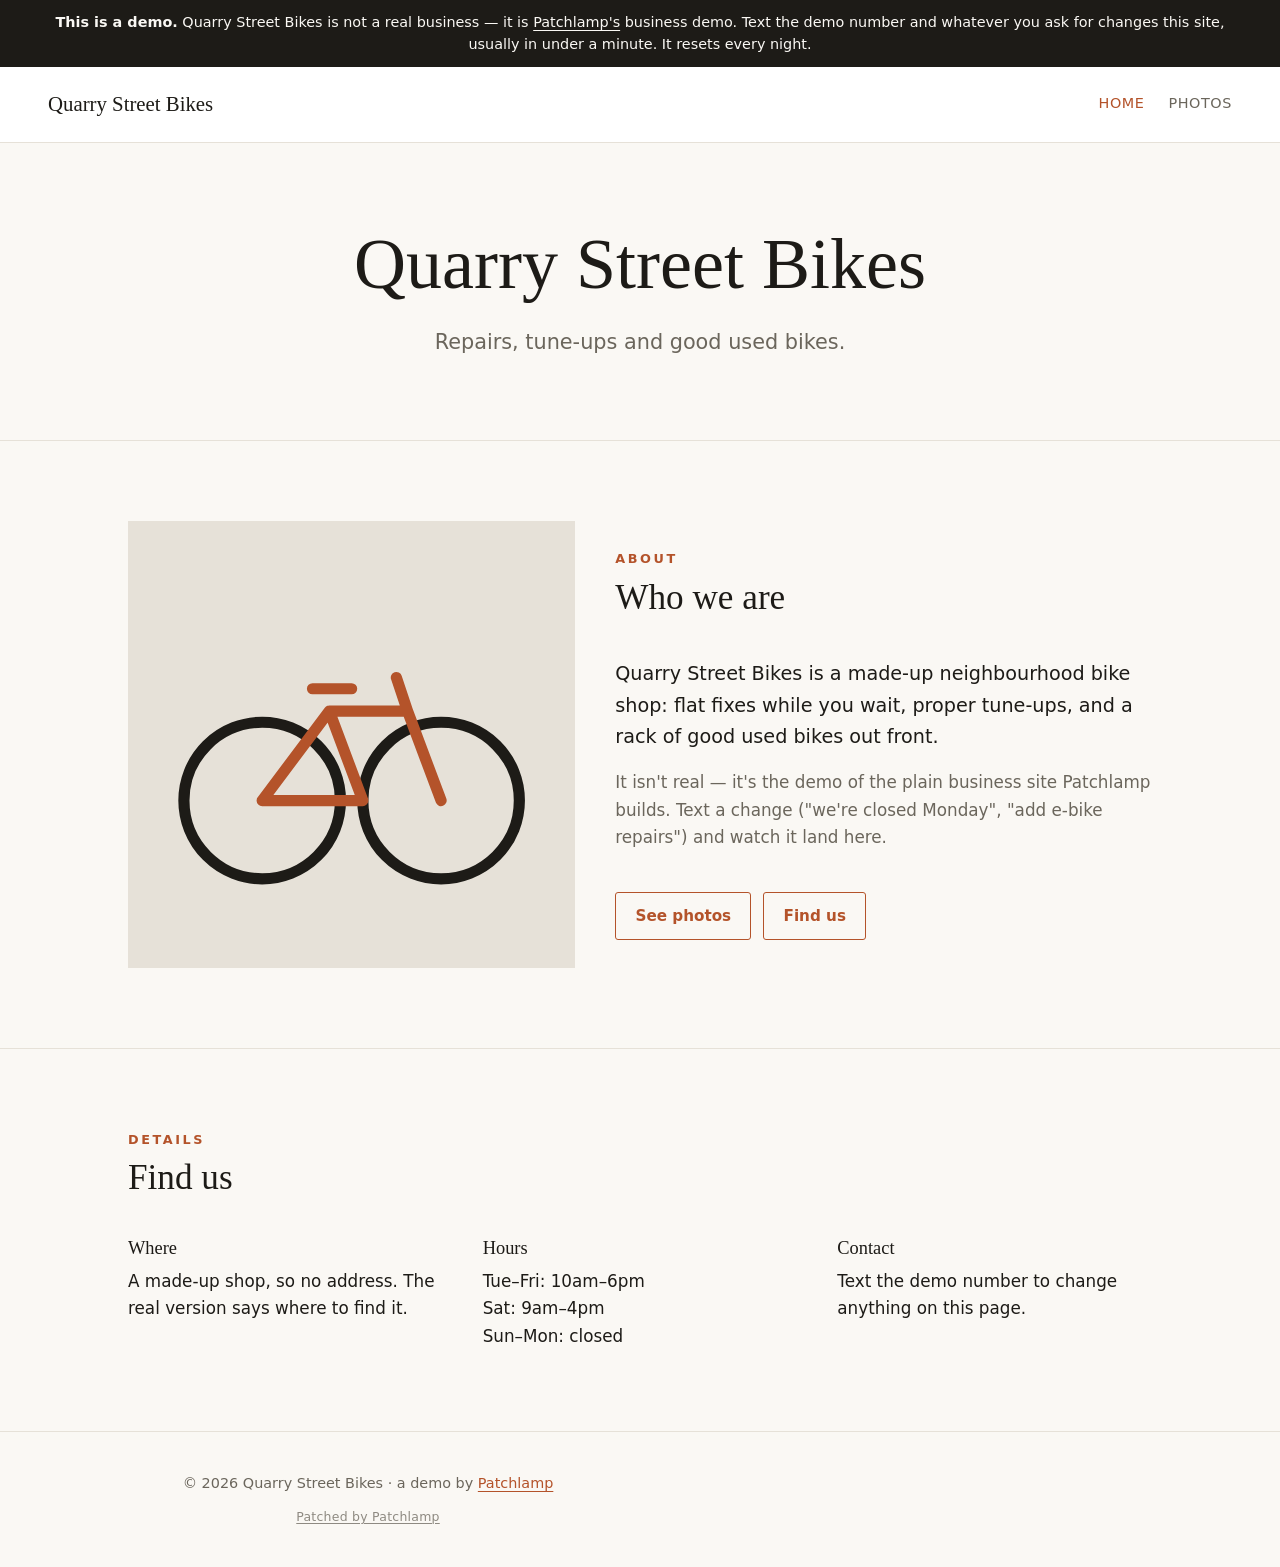
==== commit 558b8561: "Nightly reset: back to the golden copy" ====
--- a/index.html
+++ b/index.html
@@ -6,12 +6,10 @@
   <title>Quarry Street Bikes — Patchlamp's business demo</title>
   <meta name="description" content="Quarry Street Bikes is Patchlamp's demo small business: a brochure site anyone can change by text. Not a real shop.">
   <meta name="robots" content="noindex">
-  <!-- The pages are rendered from site.json by `site render` (lib/sitegen.py): change site.json, never this file. -->
   <link rel="stylesheet" href="css/style.css">
-  <link rel="stylesheet" href="css/look.css">
-  <script src="js/motion.js" defer></script>
 </head>
-<body class="page-home">
+<body>
+
   <p class="demo-bar">
     <strong>This is a demo.</strong> Quarry Street Bikes is not a real business — it is
     <a href="https://patchlamp.com/">Patchlamp's</a> business demo. Text the demo number and whatever you ask for changes this site, usually in under a minute. It resets every night.
@@ -20,64 +18,64 @@
   <header class="site-header">
     <a class="wordmark" href="index.html">Quarry Street Bikes</a>
     <nav class="site-nav" aria-label="Site">
-      <a href="index.html#about">About</a>
-      <a href="index.html#details">Hours</a>
+      <a href="index.html" aria-current="page">Home</a>
+      <a href="photos.html">Photos</a>
     </nav>
-    <a class="header-cta" href="#details"><span class="cta-full">Find us</span><span class="cta-short">Find us</span></a>
   </header>
 
-  <main id="top">
-    <section class="hero-block hero--split has-image" id="hero">
-      <figure class="hero-media">
-        <picture><source type="image/avif" srcset="images/hero-31452612-800.avif 800w, images/hero-31452612-1600.avif 1600w" sizes="100vw"><source type="image/webp" srcset="images/hero-31452612-800.webp 800w, images/hero-31452612-1600.webp 1600w" sizes="100vw"><img src="images/hero-31452612-1600.jpg" srcset="images/hero-31452612-800.jpg 800w, images/hero-31452612-1600.jpg 1600w" sizes="100vw" width="1600" height="900" alt="A cozy bicycle workshop in Amsterdam viewed through a window with bicycles hanging inside." loading="eager" fetchpriority="high" decoding="async"></picture><span class="img-label">Stock photo</span>
-      </figure>
-      <div class="hero-copy">
-        <h1 class="hero-heading">Repairs, tune-ups and good used bikes.</h1>
-        <div class="hero-actions">
-          <a class="btn btn-primary" href="#details">Find us</a>
-        </div>
-        <p class="hero-note">Open Tue–Fri 10am–6pm · Sat 9am–4pm</p>
-      </div>
+  <main>
+    <section class="hero">
+      <h1 class="hero-title">Quarry Street Bikes</h1>
+      <p class="hero-tagline">Repairs, tune-ups and good used bikes.</p>
     </section>
-    <section class="proof proof--strip" aria-label="At a glance">
-      <ul class="proof-list">
-        <li>Flat fixes while you wait</li>
-        <li>Proper tune-ups</li>
-        <li>Good used bikes out front</li>
-      </ul>
-    </section>
-    <section class="section about about--band band" id="about">
-      <div class="section-inner">
+
+    <section class="section" id="about">
+      <div class="section-inner reveal">
         <div class="about-grid">
-          <div class="about-copy">
-            <div class="about-head">
-              <h2>Who we are</h2>
-            </div>
-            <div class="about-body">
-              <p class="lede">Quarry Street Bikes is a made-up neighbourhood bike shop: flat fixes while you wait, proper tune-ups, and a rack of good used bikes out front.</p>
-              <p class="">It isn't real — it's the demo of the plain business site Patchlamp builds. Text a change (“we're closed Monday”, “add e-bike repairs”) and watch it land here.</p>
+          <!-- Main photo. To set it, put a JPG in images/ and change the
+               src and alt here (see CLAUDE.md, "How to add a photo"). Until
+               there is one, this figure shows a plain placeholder. -->
+          <figure class="about-photo">
+            <svg viewBox="0 0 400 400" xmlns="http://www.w3.org/2000/svg" role="img"
+                 aria-label="A bicycle, drawn simply">
+              <rect width="400" height="400" fill="#e6e1d8"/>
+              <circle cx="120" cy="250" r="70" fill="none" stroke="#1d1b17" stroke-width="10"/>
+              <circle cx="280" cy="250" r="70" fill="none" stroke="#1d1b17" stroke-width="10"/>
+              <path d="M120 250 L180 170 L250 170 L280 250 M180 170 L210 250 L120 250 M250 170 L240 140 M165 150 H200" fill="none" stroke="#b4532a" stroke-width="10" stroke-linecap="round" stroke-linejoin="round"/>
+            </svg>
+          </figure>
+          <div class="about-text">
+            <p class="kicker">About</p>
+            <h2>Who we are</h2>
+            <p class="lede">Quarry Street Bikes is a made-up neighbourhood bike shop: flat fixes while you wait,
+            proper tune-ups, and a rack of good used bikes out front.</p>
+            <p class="muted">It isn't real — it's the demo of the plain business site Patchlamp builds. Text a change
+            ("we're closed Monday", "add e-bike repairs") and watch it land here.</p>
+            <div class="button-row">
+              <a class="button" href="photos.html">See photos</a>
+              <a class="button" href="#details">Find us</a>
             </div>
           </div>
         </div>
       </div>
     </section>
-    <section class="section details details--columns alt" id="details">
-      <div class="section-inner">
-        <div class="section-head">
-          <h2>Find us</h2>
-        </div>
+
+    <section class="section" id="details">
+      <div class="section-inner reveal">
+        <p class="kicker">Details</p>
+        <h2>Find us</h2>
         <div class="details-grid">
           <div>
+            <h3>Where</h3>
+            <p>A made-up shop, so no address. The real version says where to find it.</p>
+          </div>
+          <div>
             <h3>Hours</h3>
-            <ul class="hours">
+            <ul>
               <li>Tue–Fri: 10am–6pm</li>
               <li>Sat: 9am–4pm</li>
               <li>Sun–Mon: closed</li>
             </ul>
-          </div>
-          <div>
-            <h3>Where</h3>
-            <p>A made-up shop, so no address. The real version says where to find it.</p>
           </div>
           <div>
             <h3>Contact</h3>
@@ -86,14 +84,16 @@
         </div>
       </div>
     </section>
-
   </main>
 
   <footer class="site-footer">
-    <p class="copyright">&copy; 2026 Quarry Street Bikes</p>
+    <!-- Keep this footer identical on every page. -->
+    <p class="copyright">&copy; 2026 Quarry Street Bikes · a demo by <a href="https://patchlamp.com/">Patchlamp</a></p>
     <p class="patchlamp-badge"><a href="https://patchlamp.com/?from=badge" rel="noopener">Patched by Patchlamp</a></p>
     <script src="https://patchlamp.com/s/site-chat.js" data-site="demo-business" crossorigin="anonymous" defer></script>
     <script src="https://patchlamp.com/hit.js" data-site="demo-business" crossorigin="anonymous" defer></script>
   </footer>
+
+  <script src="js/main.js"></script>
 </body>
 </html>
--- a/css/style.css
+++ b/css/style.css
@@ -1,881 +1,284 @@
 /* ==========================================================================
-   base.css: the stylesheet every rendered site shares (B255, plans/83).
-   Rendered as css/style.css. It has three readers:
-   1. every page of a rendered site, followed by css/look.css (a look's
-      tokens and its short list of rules) and css/custom.css when a site has one;
-   2. the Functions pages (/admin, estimates, invoices, signing, /book/manage),
-      which load this file and read the tokens marked "Functions" below, so
-      those names stay, whatever else changes;
-   3. the section variants in _sections/: their layouts live here, so any
-      look can wear any variant.
-   How the file works: components read tokens and never a literal colour or
-   font; a look changes tokens and owns a few rules; a dark or coloured ground
-   (.band, the dark heroes, the accent cards) re-sets --ink, --ink-dim and
-   --accent-text for what sits inside it, so the components need no dark copy.
-   Nothing is ever at opacity 0. Motion is opt-in: js/motion.js sets
-   html.motion only under prefers-reduced-motion: no-preference, and a reveal
-   starts from a visible state, so a still frame (a screenshot, a link
-   preview, the judge) always reads whole. templates/sites/DESIGN.md is the
-   standard this file serves.
+   Quarry Street Bikes — the site's only stylesheet
+   Colors and fonts are the tokens in :root below. Change the look there,
+   not scattered through the file.
    ========================================================================== */
 
 :root {
-  /* --- Colour roles ------------------------------------------------------ */
-  --bg: #f7f8f8;              /* page ground */
-  --bg-raised: #ffffff;       /* cards, inputs (Functions) */
-  --bg-alt: #edf1f2;          /* the alternate section ground */
-  --bg-line: #d3dce0;         /* hairlines, input borders (Functions) */
-  --ink: #15212a;             /* body text (Functions) */
-  --ink-dim: #4f5f68;         /* secondary text, at least 4.5:1 on --bg (Functions) */
-  --accent: #1d6f8c;          /* fills: buttons, the checked slot, focus (Functions) */
-  --accent-strong: #155468;   /* hover on a fill */
-  --accent-dim: var(--accent-strong);  /* the B64 name for the hover colour */
-  --accent-ink: #ffffff;      /* text on --accent */
-  --accent-text: var(--accent);        /* the accent as small text on --bg; a look with a loud accent darkens it */
-  --link-hover: var(--accent-strong);
-  --focus: var(--accent);
-  --band: #10293a;            /* the one dark ground */
-  --band-ink: #f1f6f8;
-  --band-dim: #b4c7d0;
-  --band-accent: #86d0e6;
-  --hero-ground: var(--band); /* the hero's ground for split and typographic */
-  --hero-ink: var(--band-ink);
-  --hero-dim: var(--band-dim);
-  --hero-accent: var(--band-accent);
-  --hero-scrim: var(--band);  /* what a photo darkens to under text */
-  --proof-bg: var(--bg-alt);
-  --proof-ink: var(--ink);
-  --proof-mark: var(--accent);
-  --footer-bg: var(--ink);
-  --footer-ink: color-mix(in srgb, var(--bg) 82%, var(--ink));
-  --sorry-bg: #fbe9e7;
-  --sorry-ink: #7a1f12;
-  --photo-filter: none;       /* the look's grade, until img treat grades the files themselves */
-  --texture: none;            /* a band's texture: a background-image the look sets */
-
-  /* --- Type ------------------------------------------------------------- */
-  --font-display: Georgia, "Times New Roman", serif;                    /* Functions */
-  --font-text: system-ui, -apple-system, "Segoe UI", Helvetica, Arial, sans-serif;
-  --font-body: var(--font-text);       /* the B64 name; the Functions pages read it */
-  --font-kicker: var(--font-text);
-  --font-button: var(--font-text);
-  --display-weight: 400;      /* the hero heading */
-  --heading-weight: var(--display-weight);
-  --display-tracking: -0.02em;
-  --display-leading: 1.02;
-  --display-case: none;
-  --kicker-case: uppercase;
-  --kicker-tracking: 0.14em;
-  --kicker-weight: 600;
-  --kicker-size: var(--step--2);
-  --button-weight: 650;
-  --button-case: none;
-  --button-tracking: 0;
-  --text-size: 1.0625rem;
-  --text-leading: 1.65;
-  /* The scale. Every font-size in this file and in a look is one of these, so
-     the design gate can check sizes against it. --step-0 is body text. */
-  --step--2: 0.8125rem;
-  --step--1: clamp(0.84rem, 0.82rem + 0.1vw, 0.9rem);
-  --step-0: var(--text-size);
-  --step-1: clamp(1.2rem, 1.1rem + 0.45vw, 1.45rem);
-  --step-2: clamp(1.45rem, 1.25rem + 0.9vw, 1.95rem);
-  --step-3: clamp(2rem, 1.5rem + 2.2vw, 3.25rem);
-  --step-4: clamp(2.4rem, 1.7rem + 3.2vw, 4.25rem);
-  --step-5: clamp(2.75rem, 1.6rem + 5vw, 6rem);       /* the hero: 44px on a phone, 96px wide */
-  --step-6: clamp(3.25rem, 1.4rem + 8vw, 8.5rem);     /* the typographic hero, which has no photo to carry it */
-  --measure: 34em;            /* Functions */
-
-  /* --- Space ------------------------------------------------------------ */
-  --space: 1rem;              /* Functions */
-  --space-half: 0.5rem;
-  --space-2: 2rem;
-  --space-3: 3rem;
-  --space-4: 4.5rem;
-  --space-5: clamp(4rem, 3rem + 5vw, 8rem);
-  --space-lg: 2.5rem;         /* the B64 name; the Functions pages read it */
-  --space-xl: var(--space-5);
-  --section-pad: var(--space-5);
-  --page-pad: clamp(1rem, 4vw, 3rem);   /* Functions */
-  --content: 74rem;
-  --wide: var(--content);
-
-  /* --- Shape, depth ----------------------------------------------------- */
-  --radius: 6px;              /* inputs, tiles */
-  --radius-card: 10px;
-  --radius-btn: 6px;
-  --radius-media: 6px;
-  --rule-strong: 1px solid var(--ink);
-  --shadow-1: 0 1px 2px rgb(15 30 40 / 0.06), 0 2px 8px rgb(15 30 40 / 0.05);
-  --shadow-2: 0 2px 6px rgb(15 30 40 / 0.06), 0 18px 40px -12px rgb(15 30 40 / 0.22);
-  --shadow: var(--shadow-2);  /* the B64 name */
-
-  /* --- Motion (read only under html.motion and no-preference) ----------- */
-  --dur-1: 160ms;             /* hover, press */
-  --dur-2: 420ms;             /* a state change */
-  --dur-3: 900ms;             /* a reveal */
-  --dur-moment: 1600ms;       /* a look's one hero moment */
-  --ease: cubic-bezier(0.2, 0.7, 0.2, 1);
-  --ease-in-out: cubic-bezier(0.65, 0, 0.35, 1);
-  --lift: -3px;
-  --reveal-from: 0.55;        /* never 0: a still frame must read whole */
-  --reveal-shift: 10px;
-  --reveal-stagger: 70ms;
-}
-
-/* --- Base ------------------------------------------------------------------ */
-*, *::before, *::after { box-sizing: border-box; }
-* { margin: 0; padding: 0; }
-html { -webkit-text-size-adjust: 100%; text-size-adjust: 100%; scroll-padding-top: 5.5rem; }
+  /* Color — warm off-white ground, dark ink, one accent */
+  --bg: #faf8f4;
+  --bg-raised: #ffffff;
+  --bg-line: #e6e1d8;
+  --ink: #1d1b17;
+  --ink-dim: #6b665c;
+  --accent: #b4532a;       /* links, highlights, buttons */
+  --accent-dim: #8f3f1e;   /* hover */
+
+  /* Type — system fonts, so nothing loads from a third party */
+  --font-display: Georgia, "Times New Roman", serif;
+  --font-body: system-ui, -apple-system, "Segoe UI", Roboto, Helvetica, Arial, sans-serif;
+
+  /* Rhythm */
+  --space: 1rem;
+  --space-lg: 2.5rem;
+  --space-xl: 5rem;
+  --measure: 40rem;
+  --page-pad: clamp(1.25rem, 5vw, 3rem);
+}
+
+/* --------------------------------------------------------------------------
+   Base
+   -------------------------------------------------------------------------- */
+
+* { box-sizing: border-box; margin: 0; padding: 0; }
+
+html { scroll-behavior: smooth; }
+
 body {
-  background: var(--bg); color: var(--ink);
-  font-family: var(--font-text); font-size: var(--step-0); line-height: var(--text-leading);
-  -webkit-font-smoothing: antialiased; text-rendering: optimizeLegibility; font-kerning: normal;
-  font-synthesis: weight;   /* never a browser-slanted italic or scaled small caps: a look that wants one ships the face */
-  overflow-x: clip;
-}
-img, svg, video { display: block; max-width: 100%; height: auto; }
-picture { display: contents; }
-h1, h2, h3, h4 {
-  font-family: var(--font-display); font-weight: var(--heading-weight);
-  letter-spacing: var(--display-tracking); line-height: 1.1; text-transform: var(--display-case);
-  text-wrap: balance;
-}
-h1, h2 { font-size: var(--step-4); line-height: var(--display-leading); }
-h3 { font-size: var(--step-1); line-height: 1.2; letter-spacing: -0.005em; }
-p { max-width: var(--measure); text-wrap: pretty; }
-a { color: var(--accent-text); text-underline-offset: 0.2em; text-decoration-thickness: 1px; }
-a:hover { color: var(--link-hover); text-decoration-thickness: 2px; }
+  background: var(--bg);
+  color: var(--ink);
+  font-family: var(--font-body);
+  font-size: 1.05rem;
+  line-height: 1.65;
+  -webkit-font-smoothing: antialiased;
+}
+
+h1, h2, h3 {
+  font-family: var(--font-display);
+  font-weight: 400;
+  line-height: 1.15;
+}
+
+h2 { font-size: clamp(1.6rem, 4vw, 2.2rem); margin-bottom: var(--space-lg); }
+h3 { font-size: 1.15rem; margin-bottom: 0.5rem; }
+
+p { max-width: var(--measure); }
+p + p { margin-top: var(--space); }
+
+a { color: var(--accent); text-underline-offset: 3px; }
+a:hover { color: var(--accent-dim); }
+
+img, svg { max-width: 100%; display: block; }
+
+.visually-hidden {
+  position: absolute; width: 1px; height: 1px;
+  overflow: hidden; clip: rect(0 0 0 0); white-space: nowrap;
+}
+
+/* --------------------------------------------------------------------------
+   Header / nav
+   -------------------------------------------------------------------------- */
+
+.site-header {
+  display: flex;
+  align-items: center;
+  justify-content: space-between;
+  flex-wrap: wrap;
+  gap: var(--space);
+  padding: 1.25rem var(--page-pad);
+  border-bottom: 1px solid var(--bg-line);
+  background: var(--bg-raised);
+}
+
+.wordmark {
+  font-family: var(--font-display);
+  font-size: 1.3rem;
+  text-decoration: none;
+  color: var(--ink);
+  white-space: nowrap;
+}
+
+.site-nav { display: flex; flex-wrap: wrap; gap: 0.25rem 1.5rem; }
+
+.site-nav a {
+  font-size: 0.9rem;
+  letter-spacing: 0.04em;
+  text-transform: uppercase;
+  text-decoration: none;
+  color: var(--ink-dim);
+}
+
+.site-nav a:hover { color: var(--ink); }
+.site-nav a[aria-current="page"] { color: var(--accent); }
+
+/* --------------------------------------------------------------------------
+   Hero
+   -------------------------------------------------------------------------- */
+
+.hero {
+  padding: var(--space-xl) var(--page-pad);
+  text-align: center;
+  border-bottom: 1px solid var(--bg-line);
+}
+
+.hero-title { font-size: clamp(2.4rem, 8vw, 4.5rem); }
+
+.hero-tagline {
+  margin: 1.25rem auto 0;
+  font-size: clamp(1.05rem, 2.2vw, 1.3rem);
+  color: var(--ink-dim);
+}
+
+.page-hero { padding: var(--space-lg) var(--page-pad); }
+.page-hero .hero-title { font-size: clamp(1.8rem, 6vw, 3rem); }
+
+/* --------------------------------------------------------------------------
+   Sections
+   -------------------------------------------------------------------------- */
+
+.section {
+  padding: var(--space-xl) var(--page-pad);
+  border-bottom: 1px solid var(--bg-line);
+}
+
+.section-inner { max-width: 64rem; margin: 0 auto; }
+
+.kicker {
+  font-size: 0.8rem;
+  font-weight: 600;
+  letter-spacing: 0.2em;
+  text-transform: uppercase;
+  color: var(--accent);
+  margin-bottom: 0.5rem;
+}
+
+.lede { font-size: 1.2rem; }
 .muted { color: var(--ink-dim); }
-.visually-hidden { position: absolute; width: 1px; height: 1px; overflow: hidden; clip-path: inset(50%); white-space: nowrap; }
-:focus-visible { outline: 3px solid var(--focus); outline-offset: 3px; border-radius: 2px; }
-::selection { background: var(--accent); color: var(--accent-ink); }
-
-/* Grounds that change the ink: everything inside reads these instead, the surfaces (--bg, --bg-raised,
-   --bg-alt) as well as the text, so a form card, a tile or an input inside a band is a lifted tone of the
-   band with light text, never a light card with light text. */
-.band, .hero--full-dark {
-  background-color: var(--band); background-image: var(--texture); color: var(--band-ink);
-  --ink: var(--band-ink); --ink-dim: var(--band-dim); --accent-text: var(--band-accent);
-  --link-hover: var(--band-ink); --focus: var(--band-accent);
-  --bg: color-mix(in srgb, var(--band-ink) 6%, var(--band));
-  --bg-alt: var(--bg);
-  --bg-raised: color-mix(in srgb, var(--band-ink) 11%, var(--band));
-  --bg-line: color-mix(in srgb, var(--band-ink) 24%, transparent);
-  --rule-strong: 1px solid color-mix(in srgb, var(--band-ink) 45%, transparent);
-}
-.hero--split, .hero--typographic {
-  background-color: var(--hero-ground); color: var(--hero-ink);
-  --ink: var(--hero-ink); --ink-dim: var(--hero-dim); --accent-text: var(--hero-accent);
-  --link-hover: var(--hero-ink); --focus: var(--hero-accent);
-  --bg: color-mix(in srgb, var(--hero-ink) 6%, var(--hero-ground));
-  --bg-alt: var(--bg);
-  --bg-raised: color-mix(in srgb, var(--hero-ink) 11%, var(--hero-ground));
-  --bg-line: color-mix(in srgb, var(--hero-ink) 24%, transparent);
-}
-.contact-card, .cta--band, .donate--band {
-  background: var(--accent); color: var(--accent-ink);
-  /* 90% and a 10% lift: at 82% and 14% the dim text failed AA on its own raised tile in three looks (B256) */
-  --ink: var(--accent-ink); --ink-dim: color-mix(in srgb, var(--accent-ink) 90%, var(--accent));
-  --accent-text: var(--accent-ink); --link-hover: var(--accent-ink); --focus: var(--accent-ink);
-  --bg: color-mix(in srgb, var(--accent-ink) 8%, var(--accent));
-  --bg-alt: var(--bg);
-  --bg-raised: color-mix(in srgb, var(--accent-ink) 10%, var(--accent));
-  --bg-line: color-mix(in srgb, var(--accent-ink) 30%, transparent);
-}
-
-/* --- The demo and preview bar ------------------------------------------- */
-.demo-bar {
-  max-width: none; margin: 0; padding: 0.45rem var(--page-pad);
-  background: var(--ink); color: var(--bg); font-size: var(--step--2); line-height: 1.45; text-align: center;
-}
-.demo-bar a { color: inherit; display: inline-block; padding-block: 0.3rem; }
-
-/* --- Header: the name, the sections, the one way to reach them ------------ */
-.site-header {
-  position: sticky; top: 0; z-index: 20;
-  display: flex; align-items: center; gap: var(--space) var(--space-2);
-  padding: 0.6rem var(--page-pad);
-  background: color-mix(in srgb, var(--bg) 93%, transparent); color: var(--ink);
-  -webkit-backdrop-filter: saturate(1.4) blur(10px); backdrop-filter: saturate(1.4) blur(10px);
-  border-bottom: 1px solid color-mix(in srgb, var(--bg-line) 70%, transparent);
-}
-.wordmark {
-  display: inline-flex; align-items: center; gap: 0.45rem; margin-right: auto; min-height: 44px; min-width: 0;
-  font-family: var(--font-display); font-size: var(--step-1); font-weight: var(--heading-weight);
-  letter-spacing: -0.01em; line-height: 1.05; text-transform: var(--display-case);
-  color: inherit; text-decoration: none;
-}
-.wordmark:hover { color: inherit; text-decoration: none; }
-.wordmark-sub { color: var(--accent-text); }
-.site-nav { display: flex; gap: 0.25rem 1.5rem; }
-.site-nav a {
-  display: inline-flex; align-items: center; min-height: 44px;
-  color: inherit; text-decoration: none; font-size: var(--step--1); font-weight: 600;
-}
-.site-nav a:hover, .site-nav a[aria-current="page"] { color: var(--accent-text); }
-.header-cta {
-  display: inline-flex; align-items: center; flex: none; min-height: 44px; padding: 0.5rem 1.1rem;
-  background: var(--accent); color: var(--accent-ink); border-radius: var(--radius-btn);
-  font-family: var(--font-button); font-size: var(--step--1); font-weight: var(--button-weight);
-  letter-spacing: var(--button-tracking); text-transform: var(--button-case); text-decoration: none; white-space: nowrap;
-}
-.header-cta:hover { background: var(--accent-strong); color: var(--accent-ink); text-decoration: none; }
-.header-cta .cta-short { display: none; }
-@media (max-width: 56em) { .site-nav { display: none; } }   /* one scroll on a phone; the call button stays */
-@media (max-width: 30em) {
-  .site-header { gap: var(--space); }
-  .header-cta .cta-full { display: none; }
-  .header-cta .cta-short { display: inline; }
-}
-
-/* --- Buttons (.button: the B64 class the pasted collection blocks use) ---- */
-.btn, .button {
-  display: inline-flex; align-items: center; justify-content: center; gap: 0.5rem;
-  min-height: 3.25rem; padding: 0.7rem 1.5rem;
-  font-family: var(--font-button); font-size: var(--step-0); font-weight: var(--button-weight); line-height: 1.15;
-  letter-spacing: var(--button-tracking); text-transform: var(--button-case); text-align: center; text-decoration: none;
-  cursor: pointer; border: 2px solid transparent; border-radius: var(--radius-btn);
-}
-.btn-primary, .button { background: var(--accent); color: var(--accent-ink); }
-.btn-primary:hover, .button:hover { background: var(--accent-strong); color: var(--accent-ink); text-decoration: none; }
-.btn-secondary { background: transparent; color: inherit; border-color: color-mix(in srgb, currentColor 55%, transparent); }
-.btn-secondary:hover { color: inherit; border-color: currentColor; background: color-mix(in srgb, currentColor 8%, transparent); text-decoration: none; }
-.action-row { display: flex; flex-wrap: wrap; align-items: center; gap: 0.75rem; }
-@media (max-width: 30em) { .btn, .button { padding-inline: 1.15rem; } }
-
-/* --- Pictures and their labels (a stock or AI picture says so) ----------- */
-figure { position: relative; margin: 0; }
-figure img { filter: var(--photo-filter); }
-.img-label {
-  position: absolute; top: 0.6rem; right: 0.6rem; z-index: 2; max-width: calc(100% - 1.2rem);
-  padding: 0.2rem 0.55rem; border-radius: 3px; background: rgb(0 0 0 / 0.64); color: #fff;
-  font: 500 var(--step--2)/1.35 var(--font-text); letter-spacing: 0.01em; text-transform: none; pointer-events: none;
-}
-
-/* --- Hero: shared parts ------------------------------------------------- */
-.hero-block { position: relative; isolation: isolate; }
-.hero-media { position: relative; margin: 0; overflow: hidden; background-color: var(--band); }
-.hero-media img { width: 100%; height: 100%; object-fit: cover; }
-.hero-field { background-image: var(--texture); }   /* the colour field a hero shows when there is no photo */
-.hero-copy { position: relative; z-index: 1; }
-.hero-kicker {
-  font: var(--kicker-weight) var(--kicker-size)/1.3 var(--font-kicker);
-  text-transform: var(--kicker-case); letter-spacing: var(--kicker-tracking);
-  color: var(--accent-text); margin-bottom: var(--space);
-}
-.hero-heading {
-  font-size: var(--step-5); line-height: var(--display-leading); font-weight: var(--display-weight);
-  max-width: 13ch; margin-bottom: var(--space);
-}
-.hero-heading em { font-style: normal; color: var(--accent-text); }
-.hero-sub { font-size: var(--step-1); line-height: 1.45; max-width: 30em; color: var(--ink-dim); }
-.hero-actions { display: flex; flex-wrap: wrap; gap: 0.75rem; margin-top: var(--space-2); }
-.hero-actions:empty { display: none; }
-.hero-note { margin-top: var(--space); font-size: var(--step--1); font-weight: 600; color: var(--ink-dim); }
-.hero-phone { margin-top: var(--space); }   /* a step under the buttons, so the number reads as its own way in */
-.hero-phone a {
-  display: inline-block; padding-block: 0.3rem; color: inherit; text-decoration: none;
-  font: var(--heading-weight) var(--step-2)/1.1 var(--font-display); letter-spacing: var(--display-tracking);
-}
-
-/* hero--band-card: a photo band, the words on a card over its lower edge */
-.hero--band-card { background: var(--bg); color: var(--ink); padding-bottom: var(--space-3); }
-.hero--band-card .hero-media { height: clamp(12rem, 44vw, 34rem); }
-.hero--band-card .hero-copy {
-  margin: calc(-1 * clamp(3rem, 9vw, 11rem)) var(--page-pad) 0; max-width: 46rem;
-  padding: clamp(1.5rem, 4vw, 3.5rem);
-  background: var(--bg-raised); border-radius: var(--radius-card); box-shadow: var(--shadow-2);
-}
-@media (min-width: 60em) {
-  /* wide, the photo runs the hero's full height and the card sits on its lower left, overhanging its foot, so the
-     band beside the card is picture rather than an empty strip of page (the B257 judge, ten previews, and B256's
-     Apron Strings: "the right half beside the hero card is empty") */
-  .hero--band-card { display: grid; padding-bottom: var(--space-4); }
-  .hero--band-card > .hero-media, .hero--band-card > .hero-copy { grid-area: 1 / 1; }
-  .hero--band-card .hero-media { height: clamp(24rem, 38vw, 32rem); }
-  .hero--band-card .hero-copy { align-self: end; width: calc(100% - 2 * var(--page-pad));
-    margin: 0 0 calc(-1 * var(--space-3)) max(var(--page-pad), calc((100vw - var(--content)) / 2)); }
-  /* the card is a frame of its own: its heading a step under the full-bleed heroes', so the action stays on the
-     first desktop screen */
-  .hero--band-card .hero-heading { font-size: var(--step-4); max-width: 16ch; }
-}
-
-/* hero--split: the words on the hero ground, the photo beside them (under them on a phone) */
-.hero--split { display: grid; }
-.hero--split .hero-media { order: 2; height: clamp(14rem, 60vw, 24rem); }
-.hero--split .hero-copy { padding: var(--space-3) var(--page-pad); }
-.hero--split .hero-field { display: none; }
-@media (min-width: 56em) {
-  .hero--split.has-image { grid-template-columns: minmax(0, 1.05fr) minmax(0, 1fr); min-height: min(86svh, 44rem); }
-  .hero--split .hero-media { height: auto; }
-  .hero--split .hero-copy {
-    align-self: center; width: 100%; max-width: calc(var(--content) + 2 * var(--page-pad)); margin-inline: auto;
-    padding: var(--space-4) var(--page-pad);
+
+.about-grid {
+  display: grid;
+  gap: var(--space-lg);
+  align-items: center;
+}
+@media (min-width: 720px) {
+  .about-grid { grid-template-columns: 1fr 1.2fr; }
+}
+
+.about-photo img {
+  width: 100%;
+  aspect-ratio: 1 / 1;
+  object-fit: cover;
+  border-radius: 4px;
+}
+
+.button-row { display: flex; flex-wrap: wrap; gap: 0.75rem; margin-top: var(--space-lg); }
+
+.button {
+  display: inline-block;
+  padding: 0.65rem 1.2rem;
+  border: 1px solid var(--accent);
+  border-radius: 3px;
+  text-decoration: none;
+  color: var(--accent);
+  font-weight: 600;
+  font-size: 0.95rem;
+}
+.button:hover { background: var(--accent); color: var(--bg-raised); }
+
+/* Details: address / hours / contact cards */
+.details-grid {
+  display: grid;
+  gap: var(--space-lg);
+}
+@media (min-width: 720px) {
+  .details-grid { grid-template-columns: repeat(3, 1fr); }
+}
+.details-grid address { font-style: normal; }
+.details-grid ul { list-style: none; }
+
+/* Photo gallery */
+.photo-grid {
+  list-style: none;
+  display: grid;
+  gap: var(--space);
+  grid-template-columns: repeat(auto-fill, minmax(14rem, 1fr));
+}
+.photo-grid img {
+  width: 100%;
+  aspect-ratio: 1 / 1;
+  object-fit: cover;
+  border-radius: 4px;
+}
+
+/* --------------------------------------------------------------------------
+   Footer
+   -------------------------------------------------------------------------- */
+
+.site-footer {
+  padding: var(--space-lg) var(--page-pad);
+  text-align: center;
+  color: var(--ink-dim);
+  font-size: 0.9rem;
+}
+
+.footer-links {
+  list-style: none;
+  display: flex;
+  flex-wrap: wrap;
+  justify-content: center;
+  gap: 0.5rem 1.5rem;
+  margin-bottom: var(--space);
+}
+
+/* --------------------------------------------------------------------------
+   Motion — only when JS has run and the visitor allows motion.
+   With JS off (or reduced motion on) nothing is ever hidden.
+   -------------------------------------------------------------------------- */
+
+.js-motion .reveal {
+  opacity: 0;
+  transform: translateY(12px);
+  transition: opacity 0.6s ease, transform 0.6s ease;
+}
+.js-motion .reveal.is-visible { opacity: 1; transform: none; }
+
+/* --------------------------------------------------------------------------
+   Components every kind of site shares (templates/sites/*: only :root
+   differs between them). Forms post to patchlamp.com or, with a database,
+   to the site's own /api/*; cards are a list of short blocks (services,
+   work, events, products).
+   -------------------------------------------------------------------------- */
+
+.site-form { display: grid; gap: .9rem; max-width: 30rem; }
+.site-form label { display: grid; gap: .3rem; }
+.site-form input, .site-form textarea, .site-form select { font: inherit; padding: .6rem .75rem; border: 1px solid var(--bg-line); border-radius: 3px; background: var(--bg-raised); color: var(--ink); }
+.site-form .button { justify-self: start; background: transparent; cursor: pointer; }
+.form-thanks, .form-sorry { font-weight: 600; }
+
+.card-list { list-style: none; display: grid; gap: var(--space); margin-top: var(--space); }
+@media (min-width: 40rem) { .card-list { grid-template-columns: repeat(2, 1fr); } }
+@media (min-width: 60rem) { .card-list.three { grid-template-columns: repeat(3, 1fr); } }
+.card-list li { padding: var(--space); border: 1px solid var(--bg-line); border-radius: 3px; background: var(--bg-raised); }
+.card-list h3 { margin-bottom: .35rem; }
+.card-list svg { display: block; width: 100%; height: auto; border-radius: 3px; margin-bottom: .75rem; }
+.card-meta { color: var(--ink-dim); font-size: .95rem; }
+.price { font-family: var(--font-display); color: var(--accent); white-space: nowrap; }
+
+.hero .button-row { justify-content: center; }
+.photo-grid svg { display: block; width: 100%; height: auto; border-radius: 3px; }
+
+/* A demo site says so on every page (Patchlamp's demos; a client's own site
+   never has this bar). */
+.demo-bar { margin: 0; max-width: none; padding: .75rem var(--page-pad); background: var(--ink); color: var(--bg); font-size: .9rem; line-height: 1.5; text-align: center; }
+.demo-bar a { color: var(--bg); text-decoration: underline; }
+
+/* Phone tap targets: the nav, the demo bar and the footer are short links,
+   and a thumb needs more than the text's own height (shot check flags
+   anything under 24px). Padding only — nothing moves on desktop. */
+@media (max-width: 40rem) {
+  .site-nav a,
+  .site-footer a,
+  .demo-bar a {
+    display: inline-block;
+    padding: 0.45rem 0.35rem;
   }
-  .hero--split.has-image .hero-copy { padding-right: var(--space-3); padding-left: max(var(--page-pad), calc((100vw - var(--content)) / 2)); }
-}
-
-/* hero--full-dark: the photo full bleed, the words low on a scrim of the band colour */
-.hero--full-dark { display: grid; min-height: 30rem; }
-@media (min-width: 48em) { .hero--full-dark { min-height: min(92svh, 56rem); } }
-.hero--full-dark > .hero-media, .hero--full-dark > .hero-copy { grid-area: 1 / 1; }
-/* The scrim is what makes words over any photo readable: behind the heading it is at least about 70% of the
-   band colour, which keeps white text above 4.5:1 even over white sky (the design gate samples it). On a phone
-   the words fill the hero, so the scrim is one wash: light at the top so the scene shows, about 70% from the
-   kicker down through the H1 (5.6:1 on the Juniper pool, 6.1:1 on clear-water's sky, 2026-10-23), and 85% at the
-   foot; at 48-95% it read as a dark colour field (the judge, wick-7). Wider, it darkens the left and the bottom. */
-.hero--full-dark .hero-media::after {
-  content: ""; position: absolute; inset: 0;
-  background: linear-gradient(180deg, color-mix(in srgb, var(--hero-scrim) 25%, transparent) 0%,
-    color-mix(in srgb, var(--hero-scrim) 70%, transparent) 25%,
-    color-mix(in srgb, var(--hero-scrim) 72%, transparent) 60%,
-    color-mix(in srgb, var(--hero-scrim) 85%, transparent) 100%);
-}
-@media (min-width: 48em) {
-  .hero--full-dark .hero-media::after {
-    background:
-      linear-gradient(180deg, transparent 12%, color-mix(in srgb, var(--hero-scrim) 45%, transparent) 45%, color-mix(in srgb, var(--hero-scrim) 94%, transparent) 100%),
-      linear-gradient(90deg, color-mix(in srgb, var(--hero-scrim) 82%, transparent), color-mix(in srgb, var(--hero-scrim) 62%, transparent) 42%, transparent 74%);
-  }
-}
-.hero--full-dark .hero-copy {
-  align-self: end; width: 100%; max-width: calc(var(--content) + 2 * var(--page-pad)); margin-inline: auto;
-  padding: clamp(5rem, 14vw, 8rem) var(--page-pad) clamp(2rem, 6vw, 5.5rem);
-}
-.hero--full-dark .hero-field::after { content: none; }   /* no photo: the field is the ground, no scrim */
-.hero--full-dark .hero-sub { color: color-mix(in srgb, var(--band-ink) 92%, transparent); }
-.hero--full-dark .hero-media .img-label { top: 0.8rem; right: var(--page-pad); }
-
-/* hero--typographic: no photo; the heading at the largest step on a colour field */
-.hero--typographic { background-image: var(--texture); }
-.hero--typographic .hero-copy {
-  display: grid; gap: var(--space-2); max-width: calc(var(--content) + 2 * var(--page-pad)); margin-inline: auto;
-  padding: clamp(3.5rem, 10vw, 9rem) var(--page-pad) clamp(3rem, 7vw, 6rem);
-}
-.hero--typographic .hero-kicker { margin: 0; }
-.hero--typographic .hero-heading { font-size: var(--step-6); max-width: 14ch; margin: 0; }
-.hero--typographic .hero-aside .hero-actions { margin-top: var(--space); }
-.hero--typographic .hero-note { margin: 0; padding-top: var(--space); border-top: 1px solid color-mix(in srgb, currentColor 30%, transparent); }
-/* Wide, the line and the buttons sit under the heading on its left edge (the eye goes down, not across to a lower
-   corner: the B257 judge, ten previews), and the hours note and the phone take the right column beside them. */
-@media (min-width: 60em) {
-  .hero--typographic .hero-copy { grid-template-columns: minmax(0, 7fr) minmax(0, 5fr); column-gap: var(--space-4); }
-  .hero--typographic .hero-kicker, .hero--typographic .hero-heading { grid-column: 1 / -1; }
-  .hero--typographic .hero-aside { grid-column: 1; grid-row: 3 / span 2; }
-  .hero--typographic .hero-note, .hero--typographic .hero-phone { grid-column: 2; grid-row: 3; align-self: end; }
-  .hero--typographic .hero-note + .hero-phone { grid-row: 4; align-self: start; }
-}
-
-/* --- Proof: the line under the hero (rating, area, hours) ---------------- */
-.proof-list { list-style: none; }
-.proof-list li { display: flex; align-items: center; gap: 0.6rem; min-height: 2rem; }
-.proof-list a { color: inherit; display: inline-block; padding-block: 0.35rem; }
-/* proof--strip: a band of its own colour */
-.proof--strip { background: var(--proof-bg); color: var(--proof-ink); }
-.proof--strip .proof-list {
-  max-width: calc(var(--content) + 2 * var(--page-pad)); margin: 0 auto; padding: 1rem var(--page-pad);
-  display: grid; grid-template-columns: repeat(auto-fit, minmax(min(100%, 9.5rem), 1fr)); gap: 0.35rem var(--space-2);
-  font-size: var(--step--1); font-weight: 600; line-height: 1.3;
-}
-.proof--strip li::before { content: ""; flex: none; width: 0.5rem; height: 0.5rem; border-radius: 50%; background: var(--proof-mark); }
-@media (max-width: 29.99em) { .proof--strip .proof-list { grid-template-columns: 1fr; } }   /* a phone: one a line, never two and one stranded (the B256 judge) */
-@media (min-width: 48em) { .proof--strip .proof-list { grid-template-columns: repeat(auto-fit, minmax(12rem, 1fr)); font-size: var(--step-0); } }
-/* proof--inline: one typeset line between rules, on the page ground */
-.proof--inline { padding: 0 var(--page-pad); }
-.proof--inline .proof-list {
-  max-width: var(--content); margin: 0 auto; padding: 0.9rem 0;
-  display: flex; flex-wrap: wrap; gap: 0.25rem 1.6rem;
-  border-top: var(--rule-strong); border-bottom: 1px solid var(--bg-line); font-size: var(--step-0);
-}
-.proof--inline li::before { content: var(--proof-glyph, "•"); color: var(--proof-mark); }
-
-/* --- Sections ------------------------------------------------------------ */
-.section { padding: var(--section-pad) var(--page-pad); }
-.section.alt { background: var(--bg-alt); }
-.section-inner { max-width: var(--content); margin: 0 auto; }
-.section-head { max-width: 44rem; margin-bottom: var(--space-3); }
-.section-head h2 { margin-bottom: var(--space); }
-.kicker {
-  font: var(--kicker-weight) var(--kicker-size)/1.3 var(--font-kicker);
-  text-transform: var(--kicker-case); letter-spacing: var(--kicker-tracking);
-  color: var(--accent-text); margin-bottom: var(--space);
-}
-.lede { font-size: var(--step-1); line-height: 1.5; color: var(--ink-dim); max-width: 30em; }
-.section-media { margin: var(--space-2) 0 0; }
-.section-media img, .about-media img { width: 100%; aspect-ratio: 3 / 2; object-fit: cover; border-radius: var(--radius-media); }
-/* A preview's note on how a section was written (the services' "from the category on their Google listing"): under
-   the list, small and quiet, because the first thing a customer reads in the section is the services, not how the
-   page was made (the B257 judge, ten previews). */
-.preview-caveat {
-  margin-top: var(--space-2); padding: 0.1rem 0 0.1rem 0.75rem; border-left: 2px solid var(--bg-line);
-  color: var(--ink-dim); font-size: var(--step--2); max-width: 40em;
-}
-
-/* --- Services ----------------------------------------------------------- */
-.service-list { list-style: none; display: grid; gap: var(--space-2) var(--space-3); }
-.service-n {
-  font: var(--display-weight) var(--step-3)/0.9 var(--font-display); letter-spacing: -0.03em;
-  color: var(--accent-text); font-variant-numeric: lining-nums tabular-nums;
-}
-.service-list h3 { margin-bottom: 0.35rem; }
-.service-list p { color: var(--ink-dim); }
-/* services--numerals: an editorial list beside a head that stays in view */
-.services--numerals .section-inner { display: grid; gap: var(--space-3); }
-.services--numerals .section-head { margin: 0; }
-.services--numerals .service-list li { display: grid; grid-template-columns: auto 1fr; column-gap: 1.25rem; align-content: start; }
-.services--numerals .service-n { grid-row: span 2; min-width: 2.2ch; }
-.services--numerals .service-list h3 { margin-top: 0.2rem; }
-@media (min-width: 40em) { .services--numerals .service-list { grid-template-columns: 1fr 1fr; } }
-@media (min-width: 60em) {
-  .services--numerals .preview-caveat { grid-column: 2; }
-  .services--numerals .section-inner { grid-template-columns: 5fr 7fr; align-items: start; column-gap: var(--space-4); }
-  .services--numerals .section-head { position: sticky; top: 6rem; }
-  .services--numerals .service-list { padding-top: var(--space-half); }
-}
-/* services--blocks: solid blocks of colour, tiled, the number inside */
-.services--blocks .service-list { gap: 4px; grid-template-columns: repeat(auto-fit, minmax(min(100%, 15rem), 1fr)); }
-.services--blocks .service-list li { background: var(--bg-raised); padding: 1.5rem 1.5rem 1.75rem; }
-.services--blocks.alt .service-list li { background: var(--bg); }
-.services--blocks .service-n { display: block; margin-bottom: 0.9rem; }
-.services--blocks .section-media img, .services--ruled .section-media img { aspect-ratio: 3 / 1; }
-/* services--ruled: an index, a rule above each row, no boxes */
-.services--ruled .service-list { gap: 0; }
-.services--ruled .service-list li {
-  display: grid; grid-template-columns: 3.25rem minmax(0, 1fr); column-gap: var(--space);
-  padding: 1.1rem 0 1.5rem; border-top: var(--rule-strong);
-}
-.services--ruled .service-list li:last-child { border-bottom: 1px solid var(--bg-line); }
-.services--ruled .service-n { grid-row: span 2; font-size: var(--step-2); }
-@media (min-width: 48em) {
-  .services--ruled .service-list li { grid-template-columns: 5rem minmax(0, 1fr) minmax(0, 1.35fr); align-items: baseline; padding: 1.5rem 0; }
-  .services--ruled .service-n { grid-row: auto; }
-  .services--ruled .service-list h3 { font-size: var(--step-2); margin: 0; }
-}
-
-/* --- Area: the towns, as a typeset list ---------------------------------- */
-.area--list .section-inner { display: grid; gap: var(--space-2); }
-.area--list .section-head { margin: 0; }
-.place-list { list-style: none; columns: 2 9rem; column-gap: var(--space-2); }
-.place-list li {
-  break-inside: avoid; padding: 0.55rem 0; border-bottom: 1px solid var(--bg-line);
-  font: var(--heading-weight) var(--step-1)/1.2 var(--font-display); text-transform: var(--display-case);
-}
-@media (min-width: 60em) {
-  .area--list .section-inner { grid-template-columns: 5fr 7fr; column-gap: var(--space-4); align-items: start; }
-  .place-list { columns: 3 9rem; }
-}
-
-/* --- About -------------------------------------------------------------- */
-.about-grid { display: grid; gap: var(--space-3); align-items: center; }
-.about-head h2 { margin-bottom: var(--space); }
-.about-body p + p { margin-top: var(--space); }
-.about-body .lede { color: var(--ink); }
-.about-media { margin: 0; }
-@media (min-width: 60em) {
-  .about-grid.has-image { grid-template-columns: 6fr 5fr; gap: var(--space-4); }
-  /* no picture: the heading on the left, the words on the right, so a short about isn't one sentence across an
-     empty width (the B257 judge, ten previews) */
-  .about-grid:not(.has-image) .about-copy { display: grid; grid-template-columns: 5fr 7fr; column-gap: var(--space-4); align-items: start; }
-  .about-grid:not(.has-image) .about-head h2 { margin-bottom: 0; }
-  .about-grid:not(.has-image) .about-body { padding-top: 0.4rem; }
-}
-.about--band .about-media img { box-shadow: 0 30px 60px -24px rgb(0 0 0 / 0.5); }
-/* a band with no picture is short: its words, not a tall field of colour */
-.about--band:has(.about-grid:not(.has-image)) { padding-block: var(--space-4); }
-
-/* --- Gallery ------------------------------------------------------------ */
-.gallery-grid { list-style: none; display: grid; gap: 0.75rem; grid-template-columns: repeat(2, minmax(0, 1fr)); }
-.gallery-grid li { position: relative; }
-.gallery-grid img { width: 100%; height: 100%; aspect-ratio: 4 / 5; object-fit: cover; border-radius: var(--radius-media); }
-/* gallery--grid fills every row whatever the count: on a phone an odd last picture goes full width;
-   wider, three columns, the first of 3, 6, 9 … leads two by two, and a leftover one or two widen */
-.gallery--grid .gallery-grid li:last-child:nth-child(odd) { grid-column: 1 / -1; }
-.gallery--grid .gallery-grid li:last-child:nth-child(odd) img { aspect-ratio: 8 / 5; }
-@media (min-width: 48em) {
-  .gallery--grid .gallery-grid { grid-template-columns: repeat(3, minmax(0, 1fr)); }
-  .gallery--grid .gallery-grid li:last-child:nth-child(odd) { grid-column: auto; }
-  .gallery--grid .gallery-grid li:last-child:nth-child(odd) img { aspect-ratio: 4 / 5; }
-  .gallery--grid .gallery-grid li:first-child:nth-last-child(3n) { grid-column: span 2; grid-row: span 2; }
-  .gallery--grid .gallery-grid li:first-child:nth-last-child(3n) figure { position: absolute; inset: 0; }
-  .gallery--grid .gallery-grid li:first-child:nth-last-child(3n) img { aspect-ratio: auto; }
-  .gallery--grid .gallery-grid li:last-child:nth-child(3n+1) { grid-column: 1 / -1; }
-  .gallery--grid .gallery-grid li:last-child:nth-child(3n+1) img { aspect-ratio: 21 / 9; }
-  .gallery--grid .gallery-grid li:last-child:nth-child(3n+2) { grid-column: span 2; }
-  .gallery--grid .gallery-grid li:last-child:nth-child(3n+2) img { aspect-ratio: 8 / 5; }
-}
-/* gallery--strip: one row that scrolls sideways, each picture snapping into place */
-.gallery-strip {
-  display: flex; overflow-x: auto; overscroll-behavior-x: contain; scroll-snap-type: x mandatory;
-  margin-inline: calc(-1 * var(--page-pad)); padding: 0 var(--page-pad) 0.75rem; scroll-padding-inline: var(--page-pad);
-  scrollbar-width: thin; scrollbar-color: var(--bg-line) transparent;
-}
-.gallery-strip li { flex: 0 0 min(78vw, 24rem); scroll-snap-align: start; }
-.gallery-caption { margin-top: 0.5rem; font-size: var(--step--1); color: var(--ink-dim); }   /* an image's own caption, when site.json gives one */
-@media (min-width: 48em) {
-  .gallery--grid .gallery-grid li:first-child:nth-last-child(3n) figure { display: flex; flex-direction: column; }
-  .gallery--grid .gallery-grid li:first-child:nth-last-child(3n) picture { display: block; flex: 1; min-height: 0; }
-}
-.gallery-more { margin-top: var(--space-2); }
-.gallery-more a { display: inline-block; padding: 0.4rem 0; font-weight: 600; }
-.gallery-empty { color: var(--ink-dim); }
-
-/* --- Forms ---------------------------------------------------------------- */
-.form-grid { display: grid; gap: var(--space-2); align-items: start; }
-.form-grid .section-head { margin: 0; }
-@media (min-width: 60em) {
-  .form-grid { grid-template-columns: 5fr 7fr; gap: var(--space-4); }
-  .form-grid .section-head { position: sticky; top: 6rem; }
-  /* a short form sits level with its heading and keeps its fields on one row, so neither column is left with an
-     empty half (the booking calendar is tall, and keeps its heading in view instead) */
-  :is(.quote--card, .signup--card) .form-grid { align-items: center; }
-  :is(.quote--card, .signup--card) .form-grid .section-head { position: static; }
-  :is(.quote--card, .signup--card) .field-row { grid-template-columns: repeat(3, minmax(0, 1fr)); }
-  :is(.quote--card, .signup--card) .field-row label:last-child:nth-child(odd) { grid-column: auto; }
-}
-.form-card {
-  position: relative; background: var(--bg-raised); color: var(--ink);
-  border-radius: var(--radius-card); box-shadow: var(--shadow-2); padding: clamp(1.25rem, 3vw, 2.25rem);
-}
-.site-form { position: relative; display: grid; gap: 1rem; min-width: 0; }
-.form-fields { border: 0; display: grid; gap: 1rem; min-width: 0; }
-/* A preview's form is shown switched off: the fields go quiet and the note says why, but the button keeps its own
-   colour, so it reads as the page's action rather than as broken (the B257 judge, ten previews). */
-.form-fields[disabled] :is(label, .booking-slots, .field-row) { opacity: 0.62; }
-.form-fields[disabled] .btn { cursor: not-allowed; }
-.site-form label { display: grid; gap: 0.35rem; font-size: var(--step--1); font-weight: 600; }
-.field-row { display: grid; gap: 1rem; }
-@media (min-width: 40em) {
-  .field-row { grid-template-columns: 1fr 1fr; }
-  .field-row label:last-child:nth-child(odd) { grid-column: 1 / -1; }
-}
-.site-form input:not([type=radio]):not([type=checkbox]), .site-form textarea, .site-form select {
-  width: 100%; min-height: 48px; padding: 0.7rem 0.85rem;
-  font: 400 var(--step-0)/1.4 var(--font-text); color: var(--ink);
-  background: var(--bg); border: 1px solid var(--bg-line); border-radius: var(--radius);
-}
-.site-form textarea { resize: vertical; }
-.site-form input:not([type=radio]):not([type=checkbox]):focus-visible, .site-form :is(textarea, select):focus-visible {
-  outline-offset: 0; border-color: var(--accent);
-}
-.site-form .btn, .site-form .button { justify-self: start; }
-.form-off-note {
-  padding: 0.75rem 1rem; border: 1px dashed var(--ink-dim); border-radius: var(--radius);
-  background: var(--bg); font-size: var(--step--1); font-weight: 600;
-}
-.form-thanks, .form-sorry { padding: 0.8rem 1rem; border-radius: var(--radius); font-weight: 600; }
-.form-thanks { background: color-mix(in srgb, var(--accent) 12%, var(--bg-raised)); }
-.form-sorry { background: var(--sorry-bg); color: var(--sorry-ink); }
-.contact-lines { list-style: none; display: grid; gap: 0.2rem; margin-top: var(--space); }
-.contact-lines a { display: inline-block; padding-block: 0.3rem; font-weight: 600; }
-.form-grid .section-media img { aspect-ratio: 4 / 3; }
-@media (max-width: 59.99em) { .quote .section-media { display: none; } }   /* on a phone the form matters more */
-
-/* --- Booking: one radio group named slot ---------------------------------- */
-.booking-slots { border: 0; display: grid; gap: 0.9rem; min-width: 0; }
-.booking-slots legend {
-  padding: 0; margin-bottom: 0.75rem;
-  font: var(--heading-weight) var(--step-2)/1.15 var(--font-display); letter-spacing: var(--display-tracking); text-transform: var(--display-case);
-}
-[data-slots] { display: grid; gap: 0.9rem; min-width: 0; }
-.booking-slot { cursor: pointer; }
-/* the "next available" strip */
-.slots-next { display: grid; grid-template-columns: repeat(2, minmax(0, 1fr)); gap: 0.6rem; }
-@media (min-width: 40em) { .slots-next { grid-template-columns: repeat(4, minmax(0, 1fr)); } }
-.slots-next-label { grid-column: 1 / -1; font-size: var(--step--1); font-weight: 600; color: var(--ink-dim); }
-.site-form .slot-tile {
-  position: relative; display: grid; gap: 0.1rem; align-content: start; min-height: 5.25rem;
-  padding: 0.8rem 0.85rem; font-size: var(--step-0); font-weight: 400;
-  background: var(--bg); border: 2px solid var(--bg-line); border-radius: var(--radius);
-}
-/* the radio is the whole tile: unpainted (no box, no border, never opacity 0), it is the tap target and stays
-   in the form and the accessibility tree; the tile shows its checked and focus states */
-.slot-tile input { position: absolute; inset: 0; z-index: 1; width: 100%; height: 100%; margin: 0;
-  -webkit-appearance: none; appearance: none; background: transparent; border: 0; border-radius: inherit; cursor: pointer; }
-.slot-tile input:focus-visible { outline: none; }
-.slot-day { font-size: var(--step--1); font-weight: 600; color: var(--ink-dim); }
-.slot-time { font: var(--heading-weight) var(--step-1)/1.15 var(--font-display); letter-spacing: -0.01em; text-transform: var(--display-case); white-space: nowrap; }
-.slot-note { font-size: var(--step--2); font-weight: 600; color: var(--accent-text); }
-.slot-tile:has(input:checked) { border-color: var(--accent); background: color-mix(in srgb, var(--accent) 10%, var(--bg-raised)); }
-.slot-tile:has(input:focus-visible) { outline: 3px solid var(--focus); outline-offset: 2px; }
-.slots-waiting .slot-tile { min-height: 5.25rem; border: 2px dashed var(--bg-line); border-radius: var(--radius); background: color-mix(in srgb, var(--bg-line) 35%, var(--bg)); }
-/* the rest, by day, behind "More times" */
-.slots-more { border-top: 1px solid var(--bg-line); padding-top: 0.6rem; }
-.slots-more summary { display: flex; align-items: center; gap: 0.35rem; min-height: 44px; cursor: pointer; font-weight: 600; color: var(--accent-text); }
-.slots-count { color: var(--ink-dim); font-weight: 400; }
-.booking-day { display: flex; flex-wrap: wrap; align-items: center; gap: 0.5rem; margin-top: 0.75rem; }
-.booking-date { flex-basis: 100%; font-size: var(--step--1); font-weight: 600; color: var(--ink-dim); }
-.site-form .booking-day .booking-slot {
-  display: inline-flex; align-items: center; gap: 0.45rem; min-height: 44px; padding: 0.4rem 0.85rem;
-  font-size: var(--step-0); font-weight: 400;
-  background: var(--bg-raised); border: 1px solid var(--bg-line); border-radius: var(--radius);
-}
-.booking-day .booking-slot input { width: 1.5rem; height: 1.5rem; margin: 0; accent-color: var(--accent); }   /* 24px: a thumb's minimum */
-.booking-day .booking-slot:has(input:checked) { border-color: var(--accent); background: color-mix(in srgb, var(--accent) 10%, var(--bg-raised)); }
-/* booking--full: every time by day in columns, the fields beside them */
-.booking--full [data-slots] { grid-template-columns: repeat(auto-fill, minmax(min(100%, 11rem), 1fr)); gap: var(--space) var(--space-2); }
-.booking--full [data-slots] > p { grid-column: 1 / -1; }
-.booking--full .booking-day { flex-direction: column; align-items: stretch; margin: 0; }
-.booking--full .booking-date { flex-basis: auto; padding-bottom: 0.35rem; border-bottom: var(--rule-strong); }
-@media (min-width: 60em) {
-  .booking--full .booking-form > .form-fields { grid-template-columns: minmax(0, 7fr) minmax(0, 5fr); column-gap: var(--space-3); align-items: start; }
-  .booking--full .booking-slots { grid-row: span 3; }
-  .booking--full .field-row { grid-template-columns: 1fr; }
-}
-
-/* --- Quote ---------------------------------------------------------------- */
-/* quote--plain (and signup--plain): no card; the form straight on the ground under a rule, beside its heading wide
-   (a form across the whole width left its notice stranded at the left: the B257 judge) */
-:is(.quote--plain, .signup--plain) .site-form { padding-top: var(--space-2); border-top: var(--rule-strong); }
-@media (min-width: 48em) {
-  :is(.quote--plain, .signup--plain) .field-row { grid-template-columns: repeat(3, minmax(0, 1fr)); }
-  :is(.quote--plain, .signup--plain) .field-row label:last-child:nth-child(odd) { grid-column: auto; }
-}
-@media (min-width: 60em) {
-  :is(.quote--plain, .signup--plain) .section-inner { display: grid; grid-template-columns: 5fr 7fr; column-gap: var(--space-4); align-items: start; }
-  :is(.quote--plain, .signup--plain) .section-head { margin: 0; }
-  :is(.quote--plain, .signup--plain) .section-media { margin-top: var(--space-2); }
-}
-
-/* --- Contact -------------------------------------------------------------- */
-.contact-card { display: grid; gap: var(--space-2); padding: clamp(1.75rem, 5vw, 4rem); border-radius: var(--radius-card); }
-.contact-card .section-head { margin: 0; }
-.contact-card .btn-primary, .cta--band .btn-primary { background: var(--accent-ink); color: var(--accent); }
-.contact-card .btn-primary:hover, .cta--band .btn-primary:hover { background: color-mix(in srgb, var(--accent-ink) 88%, var(--accent)); color: var(--accent); }
-@media (min-width: 60em) { .contact-card { grid-template-columns: 7fr 5fr; align-items: end; column-gap: var(--space-4); } }
-.contact--plain .section-head { margin-bottom: var(--space-2); }
-
-/* --- Details: hours, where, contact ---------------------------------------- */
-.details-grid { display: grid; gap: var(--space-2); }
-.details-grid h3, .details-label {
-  margin-bottom: 0.6rem; font: var(--kicker-weight) var(--kicker-size)/1.3 var(--font-kicker);
-  text-transform: var(--kicker-case); letter-spacing: var(--kicker-tracking); color: var(--accent-text);
-}
-.details-grid ul { list-style: none; }
-.details-grid li + li { margin-top: 0.2rem; }
-.details-grid a { display: inline-block; padding-block: 0.3rem; }
-.hours li { max-width: 24rem; padding-bottom: 0.3rem; border-bottom: 1px dotted var(--bg-line); }
-@media (min-width: 48em) { .details--columns .details-grid { grid-template-columns: 1.3fr 1fr 1fr; gap: var(--space-3); } }
-/* details--table: the hours set large, the rest beside them */
-.details--table h2 { margin-bottom: var(--space-2); }
-.hours-table li {
-  max-width: none; padding: 0.55rem 0; border-bottom: var(--rule-strong);
-  font: var(--heading-weight) var(--step-2)/1.2 var(--font-display); text-transform: var(--display-case);
-}
-.hours-table li + li { margin-top: 0; }
-.details-side p { font-size: var(--step-1); }
-.details-side .details-label:not(:first-child) { margin-top: var(--space-2); }
-@media (min-width: 56em) { .details--table .details-grid { grid-template-columns: 7fr 5fr; gap: var(--space-4); align-items: start; } }   /* start: a long hours list left the side column floating low (the B256 store) */
-
-/* --- The call to action band ---------------------------------------------- */
-.cta--band { padding: var(--space-4) var(--page-pad); }
-.cta--band .section-inner { display: grid; gap: var(--space); }
-.cta--band h2 { max-width: 16ch; }
-.cta--band .kicker, .cta--band h2 { margin: 0; }
-.cta--band .action-row { margin-top: var(--space); }
-.cta-phone {
-  display: inline-block; padding-block: 0.3rem; color: inherit; text-decoration: none;
-  font: var(--heading-weight) var(--step-2)/1.1 var(--font-display); letter-spacing: var(--display-tracking);
-}
-@media (min-width: 60em) {
-  .cta--band .section-inner { grid-template-columns: 7fr 5fr; column-gap: var(--space-4); align-items: end; }
-  .cta--band .section-inner > :not(.action-row) { grid-column: 1; }
-  .cta--band .action-row { grid-column: 2; grid-row: 1 / span 3; justify-content: flex-end; margin: 0; }
-}
-
-/* --- Work: the portfolio's pieces (a proof slot: only the owner's own pictures; without them, set in type) --- */
-.work-list { list-style: none; display: grid; gap: var(--space-3) var(--space-2); }
-.work-item h3 { margin-top: 0.9rem; }
-.work-item p { color: var(--ink-dim); margin-top: 0.3rem; }
-.work-media img { width: 100%; aspect-ratio: 4 / 3; object-fit: cover; border-radius: var(--radius-media); background: var(--bg-alt); }
-/* work--grid: the pieces side by side, a caption under each */
-@media (min-width: 40em) { .work--grid .work-list { grid-template-columns: repeat(2, minmax(0, 1fr)); } }
-@media (min-width: 64em) { .work--grid .work-list { grid-template-columns: repeat(3, minmax(0, 1fr)); } }
-/* work--index: one piece a row, large, its number and title set beside it; the rows alternate sides */
-.work--index .work-list { gap: var(--space-4); }
-.work--index .work-item { display: grid; gap: var(--space); }
-.work--index .work-caption { display: grid; gap: 0.35rem; align-content: end; }
-.work--index .work-n { font: var(--display-weight) var(--step-2)/1 var(--font-display); color: var(--accent-text); font-variant-numeric: lining-nums tabular-nums; }
-.work--index .work-item h3 { margin: 0; font-size: var(--step-3); line-height: var(--display-leading); }
-@media (min-width: 48em) {
-  .work--index .work-item { grid-template-columns: minmax(0, 7fr) minmax(0, 5fr); column-gap: var(--space-3); align-items: end; }
-  .work--index .work-item:nth-child(even) .work-media { order: 2; }
-}
-/* work--typographic: no pictures of their own yet; an index of the pieces, a rule above each */
-.work--typographic .work-list { gap: 0; }
-.work--typographic .work-item { display: grid; grid-template-columns: 3rem minmax(0, 1fr); column-gap: var(--space); padding: 1.1rem 0 1.4rem; border-top: var(--rule-strong); }
-.work--typographic .work-item:last-child { border-bottom: 1px solid var(--bg-line); }
-.work--typographic .work-n { grid-row: span 2; font: var(--display-weight) var(--step-1)/1.2 var(--font-display); color: var(--accent-text); }
-.work--typographic .work-item h3 { margin: 0; font-size: var(--step-2); }
-.work--typographic .work-item p { grid-column: 2; }
-@media (min-width: 48em) {
-  .work--typographic .work-item { grid-template-columns: 5rem minmax(0, 1.2fr) minmax(0, 1fr); align-items: baseline; }
-  .work--typographic .work-n { grid-row: auto; }
-  .work--typographic .work-item p { grid-column: 3; margin: 0; }
-}
-
-/* --- Menu and shop: a few of the products on the home page, the rest on menu.html / shop.html ---------------- */
-.catalog-strip { list-style: none; display: grid; gap: 0 var(--space-3); }
-.catalog-item { padding: 0.9rem 0 1.1rem; border-top: 1px solid var(--bg-line); }
-.catalog-cat {
-  margin-bottom: 0.3rem; font: var(--kicker-weight) var(--kicker-size)/1.3 var(--font-kicker);
-  text-transform: var(--kicker-case); letter-spacing: var(--kicker-tracking); color: var(--accent-text);
-}
-.shop-name { display: flex; gap: 0.75rem; justify-content: space-between; align-items: baseline; font-weight: 600; max-width: none; }
-.price { font-variant-numeric: lining-nums tabular-nums; white-space: nowrap; }
-.catalog-item .muted, .shop-text .muted { font-size: var(--step--1); margin-top: 0.2rem; }
-.catalog-more { margin-top: var(--space-2); }
-.shop-out { color: var(--ink-dim); font-size: var(--step--1); white-space: nowrap; }
-.is-sold-out .shop-name { color: var(--ink-dim); }
-/* menu--board: the dark band as a menu board, each dish joined to its price by a dotted leader */
-.menu--board .shop-name { font: var(--heading-weight) var(--step-1)/1.2 var(--font-display); text-transform: var(--display-case); }
-.menu--board .shop-name > span:first-child { display: flex; flex: 1; align-items: baseline; gap: 0.5rem; min-width: 0; }
-.menu--board .shop-name > span:first-child::after { content: ""; flex: 1; min-width: 1.5rem; border-bottom: 2px dotted var(--bg-line); }
-.menu--board .catalog-item { border-top-color: transparent; }
-@media (min-width: 56em) {
-  .menu--board .section-inner { display: grid; grid-template-columns: minmax(0, 4fr) minmax(0, 8fr); column-gap: var(--space-4); align-items: start; }
-  .menu--board .section-head { margin: 0; }
-  .menu--board .catalog-strip { grid-template-columns: 1fr 1fr; }
-  .menu--board .catalog-more { grid-column: 2; }
-}
-/* menu--list (and shop--list): ruled on the page ground, the name and price set large */
-:is(.menu--list, .shop--list) .shop-name { font: var(--heading-weight) var(--step-2)/1.15 var(--font-display); text-transform: var(--display-case); }
-:is(.menu--list, .shop--list) .price { font-family: var(--font-text); font-size: var(--step-1); color: var(--accent-text); }
-@media (min-width: 48em) { :is(.menu--list, .shop--list) .catalog-strip { grid-template-columns: 1fr 1fr; } }
-/* shop--shelf: the products in a row of solid tiles, the price under the name */
-.shop--shelf .catalog-strip { grid-template-columns: repeat(auto-fit, minmax(min(100%, 13rem), 1fr)); gap: 4px; }
-.shop--shelf .catalog-item { display: grid; align-content: start; gap: 0.35rem; padding: 1.25rem 1.25rem 1.5rem; border: 0; background: var(--bg-raised); }
-.shop--shelf.alt .catalog-item { background: var(--bg); }
-.shop--shelf .shop-name { flex-direction: column; gap: 0.3rem; font: var(--heading-weight) var(--step-1)/1.2 var(--font-display); text-transform: var(--display-case); }
-.shop--shelf .price { font: 650 var(--step-0)/1.2 var(--font-text); color: var(--accent-text); }
-/* the page with everything: the list by section, the basket and checkout beside it */
-.page-title { font-size: var(--step-5); line-height: var(--display-leading); margin-bottom: var(--space); }
-.catalog--page { padding-top: var(--space-4); }
-.shop-grid { display: grid; gap: var(--space-3); align-items: start; }
-@media (min-width: 60em) {
-  .shop-grid { grid-template-columns: minmax(0, 7fr) minmax(0, 5fr); column-gap: var(--space-4); }
-  .shop-checkout { position: sticky; top: 6rem; }
-}
-.shop-section { margin: var(--space-2) 0 0.4rem; font-size: var(--step-2); }
-.shop-section:first-child { margin-top: 0; }
-.shop-list { list-style: none; }
-.shop-item { display: flex; gap: 1rem; align-items: center; justify-content: space-between; padding: 0.8rem 0; border-bottom: 1px solid var(--bg-line); }
-.shop-text { flex: 1 1 auto; min-width: 0; }
-.shop-qty { display: inline-flex; align-items: center; gap: 0.5rem; white-space: nowrap; }
-.shop-qty button {
-  width: 2.75rem; height: 2.75rem; font: 600 var(--step-1)/1 var(--font-text); color: var(--ink); cursor: pointer;
-  background: var(--bg-raised); border: 1px solid var(--bg-line); border-radius: var(--radius);
-}
-.shop-qty span { min-width: 1.5rem; text-align: center; }
-.shop-checkout h3 { margin-bottom: 0.25rem; }
-.shop-checkout .btn[disabled] { cursor: not-allowed; opacity: 0.75; }
-.shop-pay-note { font-size: var(--step--1); }
-.open-now { font-weight: 650; margin-bottom: 0.35rem; }
-.open-now.is-open { color: var(--accent-text); }
-.hours-live ul { list-style: none; }
-.details--table .hours-live li {
-  padding: 0.55rem 0; border-bottom: var(--rule-strong);
-  font: var(--heading-weight) var(--step-2)/1.2 var(--font-display); text-transform: var(--display-case);
-}
-
-/* --- Events: what's on, a rule above each ------------------------------------ */
-.event-list { list-style: none; display: grid; }
-.event-list li { display: grid; gap: 0.3rem; padding: 1.1rem 0 1.3rem; border-top: var(--rule-strong); }
-.event-list li:last-child { border-bottom: 1px solid var(--bg-line); }
-.event-list h3 { margin: 0; }
-.event-when { font-size: var(--step--1); font-weight: 650; color: var(--accent-text); }
-.event-text { color: var(--ink-dim); }
-/* events--ruled: the when, the what and the line in three columns wide */
-@media (min-width: 48em) {
-  .events--ruled .event-list li { grid-template-columns: minmax(0, 4fr) minmax(0, 4fr) minmax(0, 5fr); column-gap: var(--space-2); align-items: baseline; }
-  .events--ruled .event-list h3 { font-size: var(--step-2); }
-}
-/* events--agenda: the when set large, the head beside the list */
-.events--agenda .event-when {
-  font: var(--heading-weight) var(--step-2)/1.15 var(--font-display); letter-spacing: var(--display-tracking);
-  text-transform: var(--display-case);
-}
-@media (min-width: 60em) {
-  .events--agenda .section-inner { display: grid; grid-template-columns: minmax(0, 5fr) minmax(0, 7fr); column-gap: var(--space-4); align-items: start; }
-  .events--agenda .section-head { position: sticky; top: 6rem; margin: 0; }
-  .events--agenda .event-list { grid-template-columns: 1fr 1fr; column-gap: var(--space-2); }
-  .events--agenda .event-list li:nth-last-child(2):nth-child(odd) { border-bottom: 1px solid var(--bg-line); }
-}
-
-/* --- Donate: the giving button (a link to their own giving page) ----------------- */
-.donate--band { padding: var(--space-4) var(--page-pad); }
-.donate--band .section-inner { display: grid; gap: var(--space); }
-.donate--band h2 { max-width: 16ch; }
-.donate--band .kicker, .donate--band h2 { margin: 0; }
-.donate--band .action-row { margin-top: var(--space); }
-.donate--band .btn-primary { background: var(--accent-ink); color: var(--accent); }
-.donate--band .btn-primary:hover { background: color-mix(in srgb, var(--accent-ink) 88%, var(--accent)); color: var(--accent); }
-@media (min-width: 60em) {
-  .donate--band .section-inner { grid-template-columns: 7fr 5fr; column-gap: var(--space-4); align-items: end; }
-  .donate--band .section-inner > :not(.action-row) { grid-column: 1; }
-  .donate--band .action-row { grid-column: 2; grid-row: 1 / span 4; justify-content: flex-end; margin: 0; }
-}
-.donate-grid { display: grid; gap: var(--space); padding-top: var(--space-2); border-top: var(--rule-strong); }
-.donate-grid .section-head { margin: 0; }
-.donate-copy p + p { margin-top: var(--space); }
-.donate-copy .action-row { margin-top: var(--space-2); }
-@media (min-width: 60em) { .donate-grid { grid-template-columns: minmax(0, 5fr) minmax(0, 7fr); column-gap: var(--space-4); align-items: start; } }
-
-/* --- The photos page's head ---------------------------------------------- */
-.page-head { padding: var(--space-4) var(--page-pad) 0; }
-.page-head h1 { font-size: var(--step-5); }
-.page-head p { margin-top: 0.75rem; font-size: var(--step-1); color: var(--ink-dim); }
-
-/* --- Footer ------------------------------------------------------------- */
-.site-footer {
-  display: flex; flex-wrap: wrap; align-items: center; justify-content: space-between; gap: var(--space) var(--space-2);
-  padding: var(--space-3) var(--page-pad); background: var(--footer-bg); color: var(--footer-ink); font-size: var(--step--1);
-}
-.site-footer p { max-width: none; }
-.site-footer a { display: inline-block; min-height: 24px; padding-block: 0.3rem; color: inherit; }
-.copyright a { text-underline-offset: 2px; }
-.preview-note { flex-basis: 100%; max-width: var(--measure); font-size: var(--step-0); font-weight: 600; }
-.patchlamp-badge { font-size: var(--step--2); opacity: 0.8; }   /* quieter than the copyright (B60) */
-.patchlamp-badge a { text-decoration-thickness: 1px; text-underline-offset: 2px; }
-
-/* --- Hover and press: CSS answers an action, never a scroll ---------------- */
-@media (prefers-reduced-motion: no-preference) {
-  .btn, .button, .header-cta, .slot-tile, .booking-day .booking-slot {
-    transition: transform var(--dur-1) var(--ease), background-color var(--dur-1) var(--ease),
-                border-color var(--dur-1) var(--ease), box-shadow var(--dur-2) var(--ease), color var(--dur-1) var(--ease);
-  }
-  .btn:hover, .button:hover, .header-cta:hover { transform: translateY(var(--lift)); box-shadow: var(--shadow-1); }
-  .btn:active, .button:active, .header-cta:active { transform: none; box-shadow: none; }
-  .slot-tile:hover, .booking-day .booking-slot:hover { border-color: color-mix(in srgb, var(--accent) 55%, var(--bg-line)); }
-  .slot-tile:hover { transform: translateY(-2px); }
-  a { transition: color var(--dur-1) var(--ease), text-decoration-thickness var(--dur-1) var(--ease); }
-}
-
-/* --- Reveals: from a visible state to rest (the contract's numbers) --------
-   motion.js adds html.motion, then .is-visible as each [data-reveal] enters,
-   and everything after 1.2 s regardless. A look calms them by setting
-   --reveal-from: 1 and --reveal-shift: 0 (motion "none"). */
-@media (prefers-reduced-motion: no-preference) {
-  html.motion [data-reveal] {
-    opacity: var(--reveal-from); transform: translateY(var(--reveal-shift));
-    transition: opacity var(--dur-3) var(--ease), transform var(--dur-3) var(--ease);
-    transition-delay: calc(var(--i, 0) * var(--reveal-stagger));
-  }
-  html.motion [data-reveal].is-visible { opacity: 1; transform: none; }
-  html.motion li[data-reveal]:nth-child(2) { --i: 1; }
-  html.motion li[data-reveal]:nth-child(3) { --i: 2; }
-  html.motion li[data-reveal]:nth-child(4) { --i: 3; }
-  html.motion li[data-reveal]:nth-child(n+5) { --i: 4; }
-  /* A look's one hero moment keys off body.is-ready (set once the fonts load);
-     its starting state must read whole too. */
-
-  /* Scroll-driven, where the browser has it: the header gains a shadow as the page moves. */
-  @supports (animation-timeline: scroll()) {
-    .site-header { animation: header-lift linear both; animation-timeline: scroll(); animation-range: 0 8rem; }
-    @keyframes header-lift { to { box-shadow: var(--shadow-1); } }
-  }
-}
-@media (prefers-reduced-motion: reduce) {
-  *, *::before, *::after { animation-duration: 0.01ms !important; animation-iteration-count: 1 !important; transition-duration: 0.01ms !important; }
-  ::view-transition-group(*), ::view-transition-old(*), ::view-transition-new(*) { animation: none !important; }
-}
+  .demo-bar { line-height: 1.7; }
+}
+
+/* "Patched by Patchlamp" (B60): the one line every site Patchlamp keeps carries,
+   last in the footer and quieter than the copyright. It inherits the footer's
+   colour, so a dark footer needs no override; `badge: off` in the client
+   workspace's NOTES.md takes it off the published site. */
+.patchlamp-badge { margin-top: .7rem; font-size: .78rem; letter-spacing: .02em; opacity: .75; }
+.patchlamp-badge a { color: inherit; text-decoration: underline; text-decoration-thickness: 1px; text-underline-offset: 2px; }
+.patchlamp-badge a:hover { opacity: 1; }
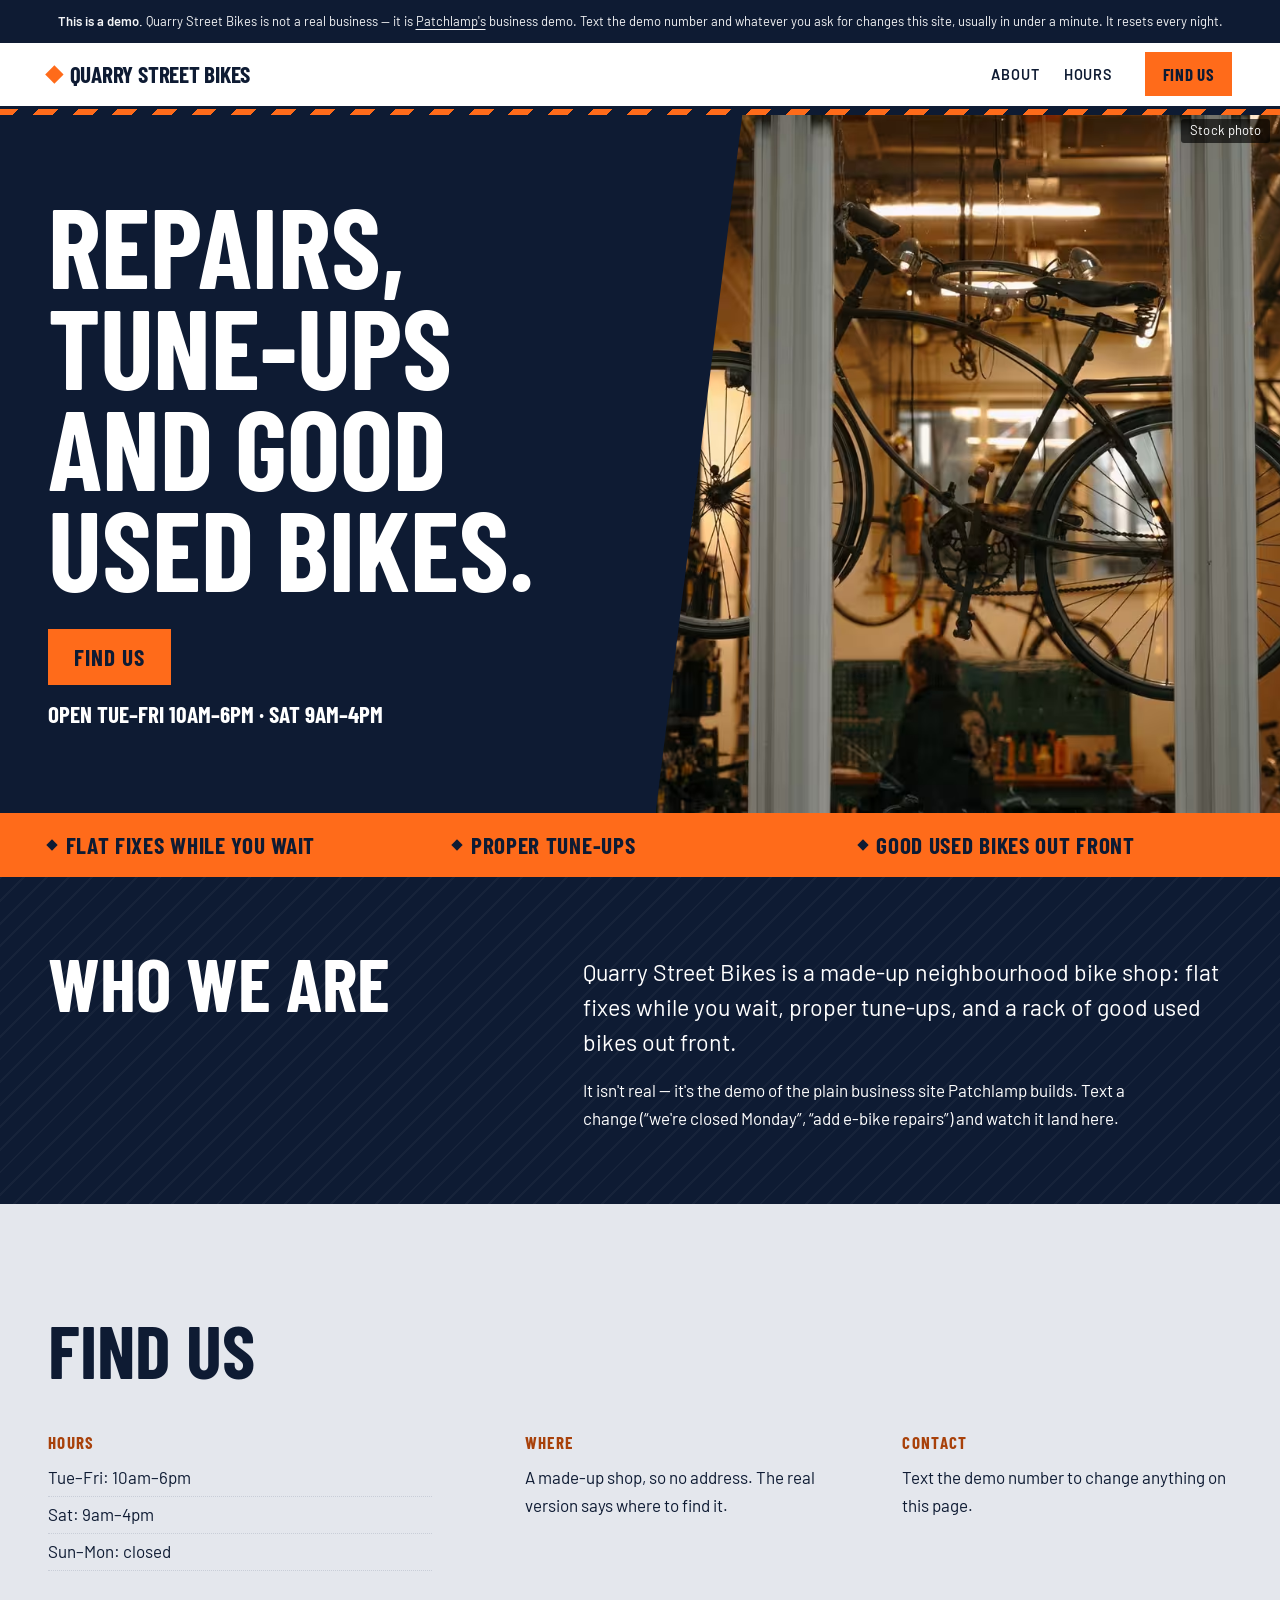
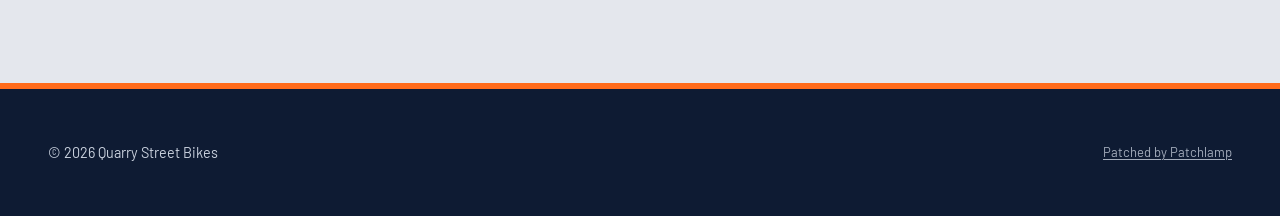
==== commit acdf8480: "B256: the render back on main (the 04:10 reset put the old golden over it before it was published an" ====
--- a/index.html
+++ b/index.html
@@ -6,10 +6,12 @@
   <title>Quarry Street Bikes — Patchlamp's business demo</title>
   <meta name="description" content="Quarry Street Bikes is Patchlamp's demo small business: a brochure site anyone can change by text. Not a real shop.">
   <meta name="robots" content="noindex">
+  <!-- The pages are rendered from site.json by `site render` (lib/sitegen.py): change site.json, never this file. -->
   <link rel="stylesheet" href="css/style.css">
+  <link rel="stylesheet" href="css/look.css">
+  <script src="js/motion.js" defer></script>
 </head>
-<body>
-
+<body class="page-home">
   <p class="demo-bar">
     <strong>This is a demo.</strong> Quarry Street Bikes is not a real business — it is
     <a href="https://patchlamp.com/">Patchlamp's</a> business demo. Text the demo number and whatever you ask for changes this site, usually in under a minute. It resets every night.
@@ -18,64 +20,64 @@
   <header class="site-header">
     <a class="wordmark" href="index.html">Quarry Street Bikes</a>
     <nav class="site-nav" aria-label="Site">
-      <a href="index.html" aria-current="page">Home</a>
-      <a href="photos.html">Photos</a>
+      <a href="index.html#about">About</a>
+      <a href="index.html#details">Hours</a>
     </nav>
+    <a class="header-cta" href="#details"><span class="cta-full">Find us</span><span class="cta-short">Find us</span></a>
   </header>
 
-  <main>
-    <section class="hero">
-      <h1 class="hero-title">Quarry Street Bikes</h1>
-      <p class="hero-tagline">Repairs, tune-ups and good used bikes.</p>
+  <main id="top">
+    <section class="hero-block hero--split has-image" id="hero">
+      <figure class="hero-media">
+        <picture><source type="image/avif" srcset="images/hero-31452612-800.avif 800w, images/hero-31452612-1600.avif 1600w" sizes="100vw"><source type="image/webp" srcset="images/hero-31452612-800.webp 800w, images/hero-31452612-1600.webp 1600w" sizes="100vw"><img src="images/hero-31452612-1600.jpg" srcset="images/hero-31452612-800.jpg 800w, images/hero-31452612-1600.jpg 1600w" sizes="100vw" width="1600" height="900" alt="A cozy bicycle workshop in Amsterdam viewed through a window with bicycles hanging inside." loading="eager" fetchpriority="high" decoding="async"></picture><span class="img-label">Stock photo</span>
+      </figure>
+      <div class="hero-copy">
+        <h1 class="hero-heading">Repairs, tune-ups and good used bikes.</h1>
+        <div class="hero-actions">
+          <a class="btn btn-primary" href="#details">Find us</a>
+        </div>
+        <p class="hero-note">Open Tue–Fri 10am–6pm · Sat 9am–4pm</p>
+      </div>
     </section>
-
-    <section class="section" id="about">
-      <div class="section-inner reveal">
+    <section class="proof proof--strip" aria-label="At a glance">
+      <ul class="proof-list">
+        <li>Flat fixes while you wait</li>
+        <li>Proper tune-ups</li>
+        <li>Good used bikes out front</li>
+      </ul>
+    </section>
+    <section class="section about about--band band" id="about">
+      <div class="section-inner">
         <div class="about-grid">
-          <!-- Main photo. To set it, put a JPG in images/ and change the
-               src and alt here (see CLAUDE.md, "How to add a photo"). Until
-               there is one, this figure shows a plain placeholder. -->
-          <figure class="about-photo">
-            <svg viewBox="0 0 400 400" xmlns="http://www.w3.org/2000/svg" role="img"
-                 aria-label="A bicycle, drawn simply">
-              <rect width="400" height="400" fill="#e6e1d8"/>
-              <circle cx="120" cy="250" r="70" fill="none" stroke="#1d1b17" stroke-width="10"/>
-              <circle cx="280" cy="250" r="70" fill="none" stroke="#1d1b17" stroke-width="10"/>
-              <path d="M120 250 L180 170 L250 170 L280 250 M180 170 L210 250 L120 250 M250 170 L240 140 M165 150 H200" fill="none" stroke="#b4532a" stroke-width="10" stroke-linecap="round" stroke-linejoin="round"/>
-            </svg>
-          </figure>
-          <div class="about-text">
-            <p class="kicker">About</p>
-            <h2>Who we are</h2>
-            <p class="lede">Quarry Street Bikes is a made-up neighbourhood bike shop: flat fixes while you wait,
-            proper tune-ups, and a rack of good used bikes out front.</p>
-            <p class="muted">It isn't real — it's the demo of the plain business site Patchlamp builds. Text a change
-            ("we're closed Monday", "add e-bike repairs") and watch it land here.</p>
-            <div class="button-row">
-              <a class="button" href="photos.html">See photos</a>
-              <a class="button" href="#details">Find us</a>
+          <div class="about-copy">
+            <div class="about-head">
+              <h2>Who we are</h2>
+            </div>
+            <div class="about-body">
+              <p class="lede">Quarry Street Bikes is a made-up neighbourhood bike shop: flat fixes while you wait, proper tune-ups, and a rack of good used bikes out front.</p>
+              <p class="">It isn't real — it's the demo of the plain business site Patchlamp builds. Text a change (“we're closed Monday”, “add e-bike repairs”) and watch it land here.</p>
             </div>
           </div>
         </div>
       </div>
     </section>
-
-    <section class="section" id="details">
-      <div class="section-inner reveal">
-        <p class="kicker">Details</p>
-        <h2>Find us</h2>
+    <section class="section details details--columns alt" id="details">
+      <div class="section-inner">
+        <div class="section-head">
+          <h2>Find us</h2>
+        </div>
         <div class="details-grid">
           <div>
-            <h3>Where</h3>
-            <p>A made-up shop, so no address. The real version says where to find it.</p>
-          </div>
-          <div>
             <h3>Hours</h3>
-            <ul>
+            <ul class="hours">
               <li>Tue–Fri: 10am–6pm</li>
               <li>Sat: 9am–4pm</li>
               <li>Sun–Mon: closed</li>
             </ul>
+          </div>
+          <div>
+            <h3>Where</h3>
+            <p>A made-up shop, so no address. The real version says where to find it.</p>
           </div>
           <div>
             <h3>Contact</h3>
@@ -84,16 +86,14 @@
         </div>
       </div>
     </section>
+
   </main>
 
   <footer class="site-footer">
-    <!-- Keep this footer identical on every page. -->
-    <p class="copyright">&copy; 2026 Quarry Street Bikes · a demo by <a href="https://patchlamp.com/">Patchlamp</a></p>
+    <p class="copyright">&copy; 2026 Quarry Street Bikes</p>
     <p class="patchlamp-badge"><a href="https://patchlamp.com/?from=badge" rel="noopener">Patched by Patchlamp</a></p>
     <script src="https://patchlamp.com/s/site-chat.js" data-site="demo-business" crossorigin="anonymous" defer></script>
     <script src="https://patchlamp.com/hit.js" data-site="demo-business" crossorigin="anonymous" defer></script>
   </footer>
-
-  <script src="js/main.js"></script>
 </body>
 </html>
--- a/css/style.css
+++ b/css/style.css
@@ -1,284 +1,881 @@
 /* ==========================================================================
-   Quarry Street Bikes — the site's only stylesheet
-   Colors and fonts are the tokens in :root below. Change the look there,
-   not scattered through the file.
+   base.css: the stylesheet every rendered site shares (B255, plans/83).
+   Rendered as css/style.css. It has three readers:
+   1. every page of a rendered site, followed by css/look.css (a look's
+      tokens and its short list of rules) and css/custom.css when a site has one;
+   2. the Functions pages (/admin, estimates, invoices, signing, /book/manage),
+      which load this file and read the tokens marked "Functions" below, so
+      those names stay, whatever else changes;
+   3. the section variants in _sections/: their layouts live here, so any
+      look can wear any variant.
+   How the file works: components read tokens and never a literal colour or
+   font; a look changes tokens and owns a few rules; a dark or coloured ground
+   (.band, the dark heroes, the accent cards) re-sets --ink, --ink-dim and
+   --accent-text for what sits inside it, so the components need no dark copy.
+   Nothing is ever at opacity 0. Motion is opt-in: js/motion.js sets
+   html.motion only under prefers-reduced-motion: no-preference, and a reveal
+   starts from a visible state, so a still frame (a screenshot, a link
+   preview, the judge) always reads whole. templates/sites/DESIGN.md is the
+   standard this file serves.
    ========================================================================== */
 
 :root {
-  /* Color — warm off-white ground, dark ink, one accent */
-  --bg: #faf8f4;
-  --bg-raised: #ffffff;
-  --bg-line: #e6e1d8;
-  --ink: #1d1b17;
-  --ink-dim: #6b665c;
-  --accent: #b4532a;       /* links, highlights, buttons */
-  --accent-dim: #8f3f1e;   /* hover */
-
-  /* Type — system fonts, so nothing loads from a third party */
-  --font-display: Georgia, "Times New Roman", serif;
-  --font-body: system-ui, -apple-system, "Segoe UI", Roboto, Helvetica, Arial, sans-serif;
-
-  /* Rhythm */
-  --space: 1rem;
-  --space-lg: 2.5rem;
-  --space-xl: 5rem;
-  --measure: 40rem;
-  --page-pad: clamp(1.25rem, 5vw, 3rem);
-}
-
-/* --------------------------------------------------------------------------
-   Base
-   -------------------------------------------------------------------------- */
-
-* { box-sizing: border-box; margin: 0; padding: 0; }
-
-html { scroll-behavior: smooth; }
-
+  /* --- Colour roles ------------------------------------------------------ */
+  --bg: #f7f8f8;              /* page ground */
+  --bg-raised: #ffffff;       /* cards, inputs (Functions) */
+  --bg-alt: #edf1f2;          /* the alternate section ground */
+  --bg-line: #d3dce0;         /* hairlines, input borders (Functions) */
+  --ink: #15212a;             /* body text (Functions) */
+  --ink-dim: #4f5f68;         /* secondary text, at least 4.5:1 on --bg (Functions) */
+  --accent: #1d6f8c;          /* fills: buttons, the checked slot, focus (Functions) */
+  --accent-strong: #155468;   /* hover on a fill */
+  --accent-dim: var(--accent-strong);  /* the B64 name for the hover colour */
+  --accent-ink: #ffffff;      /* text on --accent */
+  --accent-text: var(--accent);        /* the accent as small text on --bg; a look with a loud accent darkens it */
+  --link-hover: var(--accent-strong);
+  --focus: var(--accent);
+  --band: #10293a;            /* the one dark ground */
+  --band-ink: #f1f6f8;
+  --band-dim: #b4c7d0;
+  --band-accent: #86d0e6;
+  --hero-ground: var(--band); /* the hero's ground for split and typographic */
+  --hero-ink: var(--band-ink);
+  --hero-dim: var(--band-dim);
+  --hero-accent: var(--band-accent);
+  --hero-scrim: var(--band);  /* what a photo darkens to under text */
+  --proof-bg: var(--bg-alt);
+  --proof-ink: var(--ink);
+  --proof-mark: var(--accent);
+  --footer-bg: var(--ink);
+  --footer-ink: color-mix(in srgb, var(--bg) 82%, var(--ink));
+  --sorry-bg: #fbe9e7;
+  --sorry-ink: #7a1f12;
+  --photo-filter: none;       /* the look's grade, until img treat grades the files themselves */
+  --texture: none;            /* a band's texture: a background-image the look sets */
+
+  /* --- Type ------------------------------------------------------------- */
+  --font-display: Georgia, "Times New Roman", serif;                    /* Functions */
+  --font-text: system-ui, -apple-system, "Segoe UI", Helvetica, Arial, sans-serif;
+  --font-body: var(--font-text);       /* the B64 name; the Functions pages read it */
+  --font-kicker: var(--font-text);
+  --font-button: var(--font-text);
+  --display-weight: 400;      /* the hero heading */
+  --heading-weight: var(--display-weight);
+  --display-tracking: -0.02em;
+  --display-leading: 1.02;
+  --display-case: none;
+  --kicker-case: uppercase;
+  --kicker-tracking: 0.14em;
+  --kicker-weight: 600;
+  --kicker-size: var(--step--2);
+  --button-weight: 650;
+  --button-case: none;
+  --button-tracking: 0;
+  --text-size: 1.0625rem;
+  --text-leading: 1.65;
+  /* The scale. Every font-size in this file and in a look is one of these, so
+     the design gate can check sizes against it. --step-0 is body text. */
+  --step--2: 0.8125rem;
+  --step--1: clamp(0.84rem, 0.82rem + 0.1vw, 0.9rem);
+  --step-0: var(--text-size);
+  --step-1: clamp(1.2rem, 1.1rem + 0.45vw, 1.45rem);
+  --step-2: clamp(1.45rem, 1.25rem + 0.9vw, 1.95rem);
+  --step-3: clamp(2rem, 1.5rem + 2.2vw, 3.25rem);
+  --step-4: clamp(2.4rem, 1.7rem + 3.2vw, 4.25rem);
+  --step-5: clamp(2.75rem, 1.6rem + 5vw, 6rem);       /* the hero: 44px on a phone, 96px wide */
+  --step-6: clamp(3.25rem, 1.4rem + 8vw, 8.5rem);     /* the typographic hero, which has no photo to carry it */
+  --measure: 34em;            /* Functions */
+
+  /* --- Space ------------------------------------------------------------ */
+  --space: 1rem;              /* Functions */
+  --space-half: 0.5rem;
+  --space-2: 2rem;
+  --space-3: 3rem;
+  --space-4: 4.5rem;
+  --space-5: clamp(4rem, 3rem + 5vw, 8rem);
+  --space-lg: 2.5rem;         /* the B64 name; the Functions pages read it */
+  --space-xl: var(--space-5);
+  --section-pad: var(--space-5);
+  --page-pad: clamp(1rem, 4vw, 3rem);   /* Functions */
+  --content: 74rem;
+  --wide: var(--content);
+
+  /* --- Shape, depth ----------------------------------------------------- */
+  --radius: 6px;              /* inputs, tiles */
+  --radius-card: 10px;
+  --radius-btn: 6px;
+  --radius-media: 6px;
+  --rule-strong: 1px solid var(--ink);
+  --shadow-1: 0 1px 2px rgb(15 30 40 / 0.06), 0 2px 8px rgb(15 30 40 / 0.05);
+  --shadow-2: 0 2px 6px rgb(15 30 40 / 0.06), 0 18px 40px -12px rgb(15 30 40 / 0.22);
+  --shadow: var(--shadow-2);  /* the B64 name */
+
+  /* --- Motion (read only under html.motion and no-preference) ----------- */
+  --dur-1: 160ms;             /* hover, press */
+  --dur-2: 420ms;             /* a state change */
+  --dur-3: 900ms;             /* a reveal */
+  --dur-moment: 1600ms;       /* a look's one hero moment */
+  --ease: cubic-bezier(0.2, 0.7, 0.2, 1);
+  --ease-in-out: cubic-bezier(0.65, 0, 0.35, 1);
+  --lift: -3px;
+  --reveal-from: 0.55;        /* never 0: a still frame must read whole */
+  --reveal-shift: 10px;
+  --reveal-stagger: 70ms;
+}
+
+/* --- Base ------------------------------------------------------------------ */
+*, *::before, *::after { box-sizing: border-box; }
+* { margin: 0; padding: 0; }
+html { -webkit-text-size-adjust: 100%; text-size-adjust: 100%; scroll-padding-top: 5.5rem; }
 body {
-  background: var(--bg);
-  color: var(--ink);
-  font-family: var(--font-body);
-  font-size: 1.05rem;
-  line-height: 1.65;
-  -webkit-font-smoothing: antialiased;
-}
-
-h1, h2, h3 {
-  font-family: var(--font-display);
-  font-weight: 400;
-  line-height: 1.15;
-}
-
-h2 { font-size: clamp(1.6rem, 4vw, 2.2rem); margin-bottom: var(--space-lg); }
-h3 { font-size: 1.15rem; margin-bottom: 0.5rem; }
-
-p { max-width: var(--measure); }
-p + p { margin-top: var(--space); }
-
-a { color: var(--accent); text-underline-offset: 3px; }
-a:hover { color: var(--accent-dim); }
-
-img, svg { max-width: 100%; display: block; }
-
-.visually-hidden {
-  position: absolute; width: 1px; height: 1px;
-  overflow: hidden; clip: rect(0 0 0 0); white-space: nowrap;
-}
-
-/* --------------------------------------------------------------------------
-   Header / nav
-   -------------------------------------------------------------------------- */
-
+  background: var(--bg); color: var(--ink);
+  font-family: var(--font-text); font-size: var(--step-0); line-height: var(--text-leading);
+  -webkit-font-smoothing: antialiased; text-rendering: optimizeLegibility; font-kerning: normal;
+  font-synthesis: weight;   /* never a browser-slanted italic or scaled small caps: a look that wants one ships the face */
+  overflow-x: clip;
+}
+img, svg, video { display: block; max-width: 100%; height: auto; }
+picture { display: contents; }
+h1, h2, h3, h4 {
+  font-family: var(--font-display); font-weight: var(--heading-weight);
+  letter-spacing: var(--display-tracking); line-height: 1.1; text-transform: var(--display-case);
+  text-wrap: balance;
+}
+h1, h2 { font-size: var(--step-4); line-height: var(--display-leading); }
+h3 { font-size: var(--step-1); line-height: 1.2; letter-spacing: -0.005em; }
+p { max-width: var(--measure); text-wrap: pretty; }
+a { color: var(--accent-text); text-underline-offset: 0.2em; text-decoration-thickness: 1px; }
+a:hover { color: var(--link-hover); text-decoration-thickness: 2px; }
+.muted { color: var(--ink-dim); }
+.visually-hidden { position: absolute; width: 1px; height: 1px; overflow: hidden; clip-path: inset(50%); white-space: nowrap; }
+:focus-visible { outline: 3px solid var(--focus); outline-offset: 3px; border-radius: 2px; }
+::selection { background: var(--accent); color: var(--accent-ink); }
+
+/* Grounds that change the ink: everything inside reads these instead, the surfaces (--bg, --bg-raised,
+   --bg-alt) as well as the text, so a form card, a tile or an input inside a band is a lifted tone of the
+   band with light text, never a light card with light text. */
+.band, .hero--full-dark {
+  background-color: var(--band); background-image: var(--texture); color: var(--band-ink);
+  --ink: var(--band-ink); --ink-dim: var(--band-dim); --accent-text: var(--band-accent);
+  --link-hover: var(--band-ink); --focus: var(--band-accent);
+  --bg: color-mix(in srgb, var(--band-ink) 6%, var(--band));
+  --bg-alt: var(--bg);
+  --bg-raised: color-mix(in srgb, var(--band-ink) 11%, var(--band));
+  --bg-line: color-mix(in srgb, var(--band-ink) 24%, transparent);
+  --rule-strong: 1px solid color-mix(in srgb, var(--band-ink) 45%, transparent);
+}
+.hero--split, .hero--typographic {
+  background-color: var(--hero-ground); color: var(--hero-ink);
+  --ink: var(--hero-ink); --ink-dim: var(--hero-dim); --accent-text: var(--hero-accent);
+  --link-hover: var(--hero-ink); --focus: var(--hero-accent);
+  --bg: color-mix(in srgb, var(--hero-ink) 6%, var(--hero-ground));
+  --bg-alt: var(--bg);
+  --bg-raised: color-mix(in srgb, var(--hero-ink) 11%, var(--hero-ground));
+  --bg-line: color-mix(in srgb, var(--hero-ink) 24%, transparent);
+}
+.contact-card, .cta--band, .donate--band {
+  background: var(--accent); color: var(--accent-ink);
+  /* 90% and a 10% lift: at 82% and 14% the dim text failed AA on its own raised tile in three looks (B256) */
+  --ink: var(--accent-ink); --ink-dim: color-mix(in srgb, var(--accent-ink) 90%, var(--accent));
+  --accent-text: var(--accent-ink); --link-hover: var(--accent-ink); --focus: var(--accent-ink);
+  --bg: color-mix(in srgb, var(--accent-ink) 8%, var(--accent));
+  --bg-alt: var(--bg);
+  --bg-raised: color-mix(in srgb, var(--accent-ink) 10%, var(--accent));
+  --bg-line: color-mix(in srgb, var(--accent-ink) 30%, transparent);
+}
+
+/* --- The demo and preview bar ------------------------------------------- */
+.demo-bar {
+  max-width: none; margin: 0; padding: 0.45rem var(--page-pad);
+  background: var(--ink); color: var(--bg); font-size: var(--step--2); line-height: 1.45; text-align: center;
+}
+.demo-bar a { color: inherit; display: inline-block; padding-block: 0.3rem; }
+
+/* --- Header: the name, the sections, the one way to reach them ------------ */
 .site-header {
-  display: flex;
-  align-items: center;
-  justify-content: space-between;
-  flex-wrap: wrap;
-  gap: var(--space);
-  padding: 1.25rem var(--page-pad);
-  border-bottom: 1px solid var(--bg-line);
-  background: var(--bg-raised);
-}
-
+  position: sticky; top: 0; z-index: 20;
+  display: flex; align-items: center; gap: var(--space) var(--space-2);
+  padding: 0.6rem var(--page-pad);
+  background: color-mix(in srgb, var(--bg) 93%, transparent); color: var(--ink);
+  -webkit-backdrop-filter: saturate(1.4) blur(10px); backdrop-filter: saturate(1.4) blur(10px);
+  border-bottom: 1px solid color-mix(in srgb, var(--bg-line) 70%, transparent);
+}
 .wordmark {
-  font-family: var(--font-display);
-  font-size: 1.3rem;
-  text-decoration: none;
-  color: var(--ink);
-  white-space: nowrap;
-}
-
-.site-nav { display: flex; flex-wrap: wrap; gap: 0.25rem 1.5rem; }
-
+  display: inline-flex; align-items: center; gap: 0.45rem; margin-right: auto; min-height: 44px; min-width: 0;
+  font-family: var(--font-display); font-size: var(--step-1); font-weight: var(--heading-weight);
+  letter-spacing: -0.01em; line-height: 1.05; text-transform: var(--display-case);
+  color: inherit; text-decoration: none;
+}
+.wordmark:hover { color: inherit; text-decoration: none; }
+.wordmark-sub { color: var(--accent-text); }
+.site-nav { display: flex; gap: 0.25rem 1.5rem; }
 .site-nav a {
-  font-size: 0.9rem;
-  letter-spacing: 0.04em;
-  text-transform: uppercase;
-  text-decoration: none;
-  color: var(--ink-dim);
-}
-
-.site-nav a:hover { color: var(--ink); }
-.site-nav a[aria-current="page"] { color: var(--accent); }
-
-/* --------------------------------------------------------------------------
-   Hero
-   -------------------------------------------------------------------------- */
-
-.hero {
-  padding: var(--space-xl) var(--page-pad);
-  text-align: center;
-  border-bottom: 1px solid var(--bg-line);
-}
-
-.hero-title { font-size: clamp(2.4rem, 8vw, 4.5rem); }
-
-.hero-tagline {
-  margin: 1.25rem auto 0;
-  font-size: clamp(1.05rem, 2.2vw, 1.3rem);
-  color: var(--ink-dim);
-}
-
-.page-hero { padding: var(--space-lg) var(--page-pad); }
-.page-hero .hero-title { font-size: clamp(1.8rem, 6vw, 3rem); }
-
-/* --------------------------------------------------------------------------
-   Sections
-   -------------------------------------------------------------------------- */
-
-.section {
-  padding: var(--space-xl) var(--page-pad);
-  border-bottom: 1px solid var(--bg-line);
-}
-
-.section-inner { max-width: 64rem; margin: 0 auto; }
-
+  display: inline-flex; align-items: center; min-height: 44px;
+  color: inherit; text-decoration: none; font-size: var(--step--1); font-weight: 600;
+}
+.site-nav a:hover, .site-nav a[aria-current="page"] { color: var(--accent-text); }
+.header-cta {
+  display: inline-flex; align-items: center; flex: none; min-height: 44px; padding: 0.5rem 1.1rem;
+  background: var(--accent); color: var(--accent-ink); border-radius: var(--radius-btn);
+  font-family: var(--font-button); font-size: var(--step--1); font-weight: var(--button-weight);
+  letter-spacing: var(--button-tracking); text-transform: var(--button-case); text-decoration: none; white-space: nowrap;
+}
+.header-cta:hover { background: var(--accent-strong); color: var(--accent-ink); text-decoration: none; }
+.header-cta .cta-short { display: none; }
+@media (max-width: 56em) { .site-nav { display: none; } }   /* one scroll on a phone; the call button stays */
+@media (max-width: 30em) {
+  .site-header { gap: var(--space); }
+  .header-cta .cta-full { display: none; }
+  .header-cta .cta-short { display: inline; }
+}
+
+/* --- Buttons (.button: the B64 class the pasted collection blocks use) ---- */
+.btn, .button {
+  display: inline-flex; align-items: center; justify-content: center; gap: 0.5rem;
+  min-height: 3.25rem; padding: 0.7rem 1.5rem;
+  font-family: var(--font-button); font-size: var(--step-0); font-weight: var(--button-weight); line-height: 1.15;
+  letter-spacing: var(--button-tracking); text-transform: var(--button-case); text-align: center; text-decoration: none;
+  cursor: pointer; border: 2px solid transparent; border-radius: var(--radius-btn);
+}
+.btn-primary, .button { background: var(--accent); color: var(--accent-ink); }
+.btn-primary:hover, .button:hover { background: var(--accent-strong); color: var(--accent-ink); text-decoration: none; }
+.btn-secondary { background: transparent; color: inherit; border-color: color-mix(in srgb, currentColor 55%, transparent); }
+.btn-secondary:hover { color: inherit; border-color: currentColor; background: color-mix(in srgb, currentColor 8%, transparent); text-decoration: none; }
+.action-row { display: flex; flex-wrap: wrap; align-items: center; gap: 0.75rem; }
+@media (max-width: 30em) { .btn, .button { padding-inline: 1.15rem; } }
+
+/* --- Pictures and their labels (a stock or AI picture says so) ----------- */
+figure { position: relative; margin: 0; }
+figure img { filter: var(--photo-filter); }
+.img-label {
+  position: absolute; top: 0.6rem; right: 0.6rem; z-index: 2; max-width: calc(100% - 1.2rem);
+  padding: 0.2rem 0.55rem; border-radius: 3px; background: rgb(0 0 0 / 0.64); color: #fff;
+  font: 500 var(--step--2)/1.35 var(--font-text); letter-spacing: 0.01em; text-transform: none; pointer-events: none;
+}
+
+/* --- Hero: shared parts ------------------------------------------------- */
+.hero-block { position: relative; isolation: isolate; }
+.hero-media { position: relative; margin: 0; overflow: hidden; background-color: var(--band); }
+.hero-media img { width: 100%; height: 100%; object-fit: cover; }
+.hero-field { background-image: var(--texture); }   /* the colour field a hero shows when there is no photo */
+.hero-copy { position: relative; z-index: 1; }
+.hero-kicker {
+  font: var(--kicker-weight) var(--kicker-size)/1.3 var(--font-kicker);
+  text-transform: var(--kicker-case); letter-spacing: var(--kicker-tracking);
+  color: var(--accent-text); margin-bottom: var(--space);
+}
+.hero-heading {
+  font-size: var(--step-5); line-height: var(--display-leading); font-weight: var(--display-weight);
+  max-width: 13ch; margin-bottom: var(--space);
+}
+.hero-heading em { font-style: normal; color: var(--accent-text); }
+.hero-sub { font-size: var(--step-1); line-height: 1.45; max-width: 30em; color: var(--ink-dim); }
+.hero-actions { display: flex; flex-wrap: wrap; gap: 0.75rem; margin-top: var(--space-2); }
+.hero-actions:empty { display: none; }
+.hero-note { margin-top: var(--space); font-size: var(--step--1); font-weight: 600; color: var(--ink-dim); }
+.hero-phone { margin-top: var(--space); }   /* a step under the buttons, so the number reads as its own way in */
+.hero-phone a {
+  display: inline-block; padding-block: 0.3rem; color: inherit; text-decoration: none;
+  font: var(--heading-weight) var(--step-2)/1.1 var(--font-display); letter-spacing: var(--display-tracking);
+}
+
+/* hero--band-card: a photo band, the words on a card over its lower edge */
+.hero--band-card { background: var(--bg); color: var(--ink); padding-bottom: var(--space-3); }
+.hero--band-card .hero-media { height: clamp(12rem, 44vw, 34rem); }
+.hero--band-card .hero-copy {
+  margin: calc(-1 * clamp(3rem, 9vw, 11rem)) var(--page-pad) 0; max-width: 46rem;
+  padding: clamp(1.5rem, 4vw, 3.5rem);
+  background: var(--bg-raised); border-radius: var(--radius-card); box-shadow: var(--shadow-2);
+}
+@media (min-width: 60em) {
+  /* wide, the photo runs the hero's full height and the card sits on its lower left, overhanging its foot, so the
+     band beside the card is picture rather than an empty strip of page (the B257 judge, ten previews, and B256's
+     Apron Strings: "the right half beside the hero card is empty") */
+  .hero--band-card { display: grid; padding-bottom: var(--space-4); }
+  .hero--band-card > .hero-media, .hero--band-card > .hero-copy { grid-area: 1 / 1; }
+  .hero--band-card .hero-media { height: clamp(24rem, 38vw, 32rem); }
+  .hero--band-card .hero-copy { align-self: end; width: calc(100% - 2 * var(--page-pad));
+    margin: 0 0 calc(-1 * var(--space-3)) max(var(--page-pad), calc((100vw - var(--content)) / 2)); }
+  /* the card is a frame of its own: its heading a step under the full-bleed heroes', so the action stays on the
+     first desktop screen */
+  .hero--band-card .hero-heading { font-size: var(--step-4); max-width: 16ch; }
+}
+
+/* hero--split: the words on the hero ground, the photo beside them (under them on a phone) */
+.hero--split { display: grid; }
+.hero--split .hero-media { order: 2; height: clamp(14rem, 60vw, 24rem); }
+.hero--split .hero-copy { padding: var(--space-3) var(--page-pad); }
+.hero--split .hero-field { display: none; }
+@media (min-width: 56em) {
+  .hero--split.has-image { grid-template-columns: minmax(0, 1.05fr) minmax(0, 1fr); min-height: min(86svh, 44rem); }
+  .hero--split .hero-media { height: auto; }
+  .hero--split .hero-copy {
+    align-self: center; width: 100%; max-width: calc(var(--content) + 2 * var(--page-pad)); margin-inline: auto;
+    padding: var(--space-4) var(--page-pad);
+  }
+  .hero--split.has-image .hero-copy { padding-right: var(--space-3); padding-left: max(var(--page-pad), calc((100vw - var(--content)) / 2)); }
+}
+
+/* hero--full-dark: the photo full bleed, the words low on a scrim of the band colour */
+.hero--full-dark { display: grid; min-height: 30rem; }
+@media (min-width: 48em) { .hero--full-dark { min-height: min(92svh, 56rem); } }
+.hero--full-dark > .hero-media, .hero--full-dark > .hero-copy { grid-area: 1 / 1; }
+/* The scrim is what makes words over any photo readable: behind the heading it is at least about 70% of the
+   band colour, which keeps white text above 4.5:1 even over white sky (the design gate samples it). On a phone
+   the words fill the hero, so the scrim is one wash: light at the top so the scene shows, about 70% from the
+   kicker down through the H1 (5.6:1 on the Juniper pool, 6.1:1 on clear-water's sky, 2026-10-23), and 85% at the
+   foot; at 48-95% it read as a dark colour field (the judge, wick-7). Wider, it darkens the left and the bottom. */
+.hero--full-dark .hero-media::after {
+  content: ""; position: absolute; inset: 0;
+  background: linear-gradient(180deg, color-mix(in srgb, var(--hero-scrim) 25%, transparent) 0%,
+    color-mix(in srgb, var(--hero-scrim) 70%, transparent) 25%,
+    color-mix(in srgb, var(--hero-scrim) 72%, transparent) 60%,
+    color-mix(in srgb, var(--hero-scrim) 85%, transparent) 100%);
+}
+@media (min-width: 48em) {
+  .hero--full-dark .hero-media::after {
+    background:
+      linear-gradient(180deg, transparent 12%, color-mix(in srgb, var(--hero-scrim) 45%, transparent) 45%, color-mix(in srgb, var(--hero-scrim) 94%, transparent) 100%),
+      linear-gradient(90deg, color-mix(in srgb, var(--hero-scrim) 82%, transparent), color-mix(in srgb, var(--hero-scrim) 62%, transparent) 42%, transparent 74%);
+  }
+}
+.hero--full-dark .hero-copy {
+  align-self: end; width: 100%; max-width: calc(var(--content) + 2 * var(--page-pad)); margin-inline: auto;
+  padding: clamp(5rem, 14vw, 8rem) var(--page-pad) clamp(2rem, 6vw, 5.5rem);
+}
+.hero--full-dark .hero-field::after { content: none; }   /* no photo: the field is the ground, no scrim */
+.hero--full-dark .hero-sub { color: color-mix(in srgb, var(--band-ink) 92%, transparent); }
+.hero--full-dark .hero-media .img-label { top: 0.8rem; right: var(--page-pad); }
+
+/* hero--typographic: no photo; the heading at the largest step on a colour field */
+.hero--typographic { background-image: var(--texture); }
+.hero--typographic .hero-copy {
+  display: grid; gap: var(--space-2); max-width: calc(var(--content) + 2 * var(--page-pad)); margin-inline: auto;
+  padding: clamp(3.5rem, 10vw, 9rem) var(--page-pad) clamp(3rem, 7vw, 6rem);
+}
+.hero--typographic .hero-kicker { margin: 0; }
+.hero--typographic .hero-heading { font-size: var(--step-6); max-width: 14ch; margin: 0; }
+.hero--typographic .hero-aside .hero-actions { margin-top: var(--space); }
+.hero--typographic .hero-note { margin: 0; padding-top: var(--space); border-top: 1px solid color-mix(in srgb, currentColor 30%, transparent); }
+/* Wide, the line and the buttons sit under the heading on its left edge (the eye goes down, not across to a lower
+   corner: the B257 judge, ten previews), and the hours note and the phone take the right column beside them. */
+@media (min-width: 60em) {
+  .hero--typographic .hero-copy { grid-template-columns: minmax(0, 7fr) minmax(0, 5fr); column-gap: var(--space-4); }
+  .hero--typographic .hero-kicker, .hero--typographic .hero-heading { grid-column: 1 / -1; }
+  .hero--typographic .hero-aside { grid-column: 1; grid-row: 3 / span 2; }
+  .hero--typographic .hero-note, .hero--typographic .hero-phone { grid-column: 2; grid-row: 3; align-self: end; }
+  .hero--typographic .hero-note + .hero-phone { grid-row: 4; align-self: start; }
+}
+
+/* --- Proof: the line under the hero (rating, area, hours) ---------------- */
+.proof-list { list-style: none; }
+.proof-list li { display: flex; align-items: center; gap: 0.6rem; min-height: 2rem; }
+.proof-list a { color: inherit; display: inline-block; padding-block: 0.35rem; }
+/* proof--strip: a band of its own colour */
+.proof--strip { background: var(--proof-bg); color: var(--proof-ink); }
+.proof--strip .proof-list {
+  max-width: calc(var(--content) + 2 * var(--page-pad)); margin: 0 auto; padding: 1rem var(--page-pad);
+  display: grid; grid-template-columns: repeat(auto-fit, minmax(min(100%, 9.5rem), 1fr)); gap: 0.35rem var(--space-2);
+  font-size: var(--step--1); font-weight: 600; line-height: 1.3;
+}
+.proof--strip li::before { content: ""; flex: none; width: 0.5rem; height: 0.5rem; border-radius: 50%; background: var(--proof-mark); }
+@media (max-width: 29.99em) { .proof--strip .proof-list { grid-template-columns: 1fr; } }   /* a phone: one a line, never two and one stranded (the B256 judge) */
+@media (min-width: 48em) { .proof--strip .proof-list { grid-template-columns: repeat(auto-fit, minmax(12rem, 1fr)); font-size: var(--step-0); } }
+/* proof--inline: one typeset line between rules, on the page ground */
+.proof--inline { padding: 0 var(--page-pad); }
+.proof--inline .proof-list {
+  max-width: var(--content); margin: 0 auto; padding: 0.9rem 0;
+  display: flex; flex-wrap: wrap; gap: 0.25rem 1.6rem;
+  border-top: var(--rule-strong); border-bottom: 1px solid var(--bg-line); font-size: var(--step-0);
+}
+.proof--inline li::before { content: var(--proof-glyph, "•"); color: var(--proof-mark); }
+
+/* --- Sections ------------------------------------------------------------ */
+.section { padding: var(--section-pad) var(--page-pad); }
+.section.alt { background: var(--bg-alt); }
+.section-inner { max-width: var(--content); margin: 0 auto; }
+.section-head { max-width: 44rem; margin-bottom: var(--space-3); }
+.section-head h2 { margin-bottom: var(--space); }
 .kicker {
-  font-size: 0.8rem;
-  font-weight: 600;
-  letter-spacing: 0.2em;
-  text-transform: uppercase;
-  color: var(--accent);
-  margin-bottom: 0.5rem;
-}
-
-.lede { font-size: 1.2rem; }
-.muted { color: var(--ink-dim); }
-
-.about-grid {
-  display: grid;
-  gap: var(--space-lg);
-  align-items: center;
-}
-@media (min-width: 720px) {
-  .about-grid { grid-template-columns: 1fr 1.2fr; }
-}
-
-.about-photo img {
-  width: 100%;
-  aspect-ratio: 1 / 1;
-  object-fit: cover;
-  border-radius: 4px;
-}
-
-.button-row { display: flex; flex-wrap: wrap; gap: 0.75rem; margin-top: var(--space-lg); }
-
-.button {
-  display: inline-block;
-  padding: 0.65rem 1.2rem;
-  border: 1px solid var(--accent);
-  border-radius: 3px;
-  text-decoration: none;
-  color: var(--accent);
-  font-weight: 600;
-  font-size: 0.95rem;
-}
-.button:hover { background: var(--accent); color: var(--bg-raised); }
-
-/* Details: address / hours / contact cards */
-.details-grid {
-  display: grid;
-  gap: var(--space-lg);
-}
-@media (min-width: 720px) {
-  .details-grid { grid-template-columns: repeat(3, 1fr); }
-}
-.details-grid address { font-style: normal; }
+  font: var(--kicker-weight) var(--kicker-size)/1.3 var(--font-kicker);
+  text-transform: var(--kicker-case); letter-spacing: var(--kicker-tracking);
+  color: var(--accent-text); margin-bottom: var(--space);
+}
+.lede { font-size: var(--step-1); line-height: 1.5; color: var(--ink-dim); max-width: 30em; }
+.section-media { margin: var(--space-2) 0 0; }
+.section-media img, .about-media img { width: 100%; aspect-ratio: 3 / 2; object-fit: cover; border-radius: var(--radius-media); }
+/* A preview's note on how a section was written (the services' "from the category on their Google listing"): under
+   the list, small and quiet, because the first thing a customer reads in the section is the services, not how the
+   page was made (the B257 judge, ten previews). */
+.preview-caveat {
+  margin-top: var(--space-2); padding: 0.1rem 0 0.1rem 0.75rem; border-left: 2px solid var(--bg-line);
+  color: var(--ink-dim); font-size: var(--step--2); max-width: 40em;
+}
+
+/* --- Services ----------------------------------------------------------- */
+.service-list { list-style: none; display: grid; gap: var(--space-2) var(--space-3); }
+.service-n {
+  font: var(--display-weight) var(--step-3)/0.9 var(--font-display); letter-spacing: -0.03em;
+  color: var(--accent-text); font-variant-numeric: lining-nums tabular-nums;
+}
+.service-list h3 { margin-bottom: 0.35rem; }
+.service-list p { color: var(--ink-dim); }
+/* services--numerals: an editorial list beside a head that stays in view */
+.services--numerals .section-inner { display: grid; gap: var(--space-3); }
+.services--numerals .section-head { margin: 0; }
+.services--numerals .service-list li { display: grid; grid-template-columns: auto 1fr; column-gap: 1.25rem; align-content: start; }
+.services--numerals .service-n { grid-row: span 2; min-width: 2.2ch; }
+.services--numerals .service-list h3 { margin-top: 0.2rem; }
+@media (min-width: 40em) { .services--numerals .service-list { grid-template-columns: 1fr 1fr; } }
+@media (min-width: 60em) {
+  .services--numerals .preview-caveat { grid-column: 2; }
+  .services--numerals .section-inner { grid-template-columns: 5fr 7fr; align-items: start; column-gap: var(--space-4); }
+  .services--numerals .section-head { position: sticky; top: 6rem; }
+  .services--numerals .service-list { padding-top: var(--space-half); }
+}
+/* services--blocks: solid blocks of colour, tiled, the number inside */
+.services--blocks .service-list { gap: 4px; grid-template-columns: repeat(auto-fit, minmax(min(100%, 15rem), 1fr)); }
+.services--blocks .service-list li { background: var(--bg-raised); padding: 1.5rem 1.5rem 1.75rem; }
+.services--blocks.alt .service-list li { background: var(--bg); }
+.services--blocks .service-n { display: block; margin-bottom: 0.9rem; }
+.services--blocks .section-media img, .services--ruled .section-media img { aspect-ratio: 3 / 1; }
+/* services--ruled: an index, a rule above each row, no boxes */
+.services--ruled .service-list { gap: 0; }
+.services--ruled .service-list li {
+  display: grid; grid-template-columns: 3.25rem minmax(0, 1fr); column-gap: var(--space);
+  padding: 1.1rem 0 1.5rem; border-top: var(--rule-strong);
+}
+.services--ruled .service-list li:last-child { border-bottom: 1px solid var(--bg-line); }
+.services--ruled .service-n { grid-row: span 2; font-size: var(--step-2); }
+@media (min-width: 48em) {
+  .services--ruled .service-list li { grid-template-columns: 5rem minmax(0, 1fr) minmax(0, 1.35fr); align-items: baseline; padding: 1.5rem 0; }
+  .services--ruled .service-n { grid-row: auto; }
+  .services--ruled .service-list h3 { font-size: var(--step-2); margin: 0; }
+}
+
+/* --- Area: the towns, as a typeset list ---------------------------------- */
+.area--list .section-inner { display: grid; gap: var(--space-2); }
+.area--list .section-head { margin: 0; }
+.place-list { list-style: none; columns: 2 9rem; column-gap: var(--space-2); }
+.place-list li {
+  break-inside: avoid; padding: 0.55rem 0; border-bottom: 1px solid var(--bg-line);
+  font: var(--heading-weight) var(--step-1)/1.2 var(--font-display); text-transform: var(--display-case);
+}
+@media (min-width: 60em) {
+  .area--list .section-inner { grid-template-columns: 5fr 7fr; column-gap: var(--space-4); align-items: start; }
+  .place-list { columns: 3 9rem; }
+}
+
+/* --- About -------------------------------------------------------------- */
+.about-grid { display: grid; gap: var(--space-3); align-items: center; }
+.about-head h2 { margin-bottom: var(--space); }
+.about-body p + p { margin-top: var(--space); }
+.about-body .lede { color: var(--ink); }
+.about-media { margin: 0; }
+@media (min-width: 60em) {
+  .about-grid.has-image { grid-template-columns: 6fr 5fr; gap: var(--space-4); }
+  /* no picture: the heading on the left, the words on the right, so a short about isn't one sentence across an
+     empty width (the B257 judge, ten previews) */
+  .about-grid:not(.has-image) .about-copy { display: grid; grid-template-columns: 5fr 7fr; column-gap: var(--space-4); align-items: start; }
+  .about-grid:not(.has-image) .about-head h2 { margin-bottom: 0; }
+  .about-grid:not(.has-image) .about-body { padding-top: 0.4rem; }
+}
+.about--band .about-media img { box-shadow: 0 30px 60px -24px rgb(0 0 0 / 0.5); }
+/* a band with no picture is short: its words, not a tall field of colour */
+.about--band:has(.about-grid:not(.has-image)) { padding-block: var(--space-4); }
+
+/* --- Gallery ------------------------------------------------------------ */
+.gallery-grid { list-style: none; display: grid; gap: 0.75rem; grid-template-columns: repeat(2, minmax(0, 1fr)); }
+.gallery-grid li { position: relative; }
+.gallery-grid img { width: 100%; height: 100%; aspect-ratio: 4 / 5; object-fit: cover; border-radius: var(--radius-media); }
+/* gallery--grid fills every row whatever the count: on a phone an odd last picture goes full width;
+   wider, three columns, the first of 3, 6, 9 … leads two by two, and a leftover one or two widen */
+.gallery--grid .gallery-grid li:last-child:nth-child(odd) { grid-column: 1 / -1; }
+.gallery--grid .gallery-grid li:last-child:nth-child(odd) img { aspect-ratio: 8 / 5; }
+@media (min-width: 48em) {
+  .gallery--grid .gallery-grid { grid-template-columns: repeat(3, minmax(0, 1fr)); }
+  .gallery--grid .gallery-grid li:last-child:nth-child(odd) { grid-column: auto; }
+  .gallery--grid .gallery-grid li:last-child:nth-child(odd) img { aspect-ratio: 4 / 5; }
+  .gallery--grid .gallery-grid li:first-child:nth-last-child(3n) { grid-column: span 2; grid-row: span 2; }
+  .gallery--grid .gallery-grid li:first-child:nth-last-child(3n) figure { position: absolute; inset: 0; }
+  .gallery--grid .gallery-grid li:first-child:nth-last-child(3n) img { aspect-ratio: auto; }
+  .gallery--grid .gallery-grid li:last-child:nth-child(3n+1) { grid-column: 1 / -1; }
+  .gallery--grid .gallery-grid li:last-child:nth-child(3n+1) img { aspect-ratio: 21 / 9; }
+  .gallery--grid .gallery-grid li:last-child:nth-child(3n+2) { grid-column: span 2; }
+  .gallery--grid .gallery-grid li:last-child:nth-child(3n+2) img { aspect-ratio: 8 / 5; }
+}
+/* gallery--strip: one row that scrolls sideways, each picture snapping into place */
+.gallery-strip {
+  display: flex; overflow-x: auto; overscroll-behavior-x: contain; scroll-snap-type: x mandatory;
+  margin-inline: calc(-1 * var(--page-pad)); padding: 0 var(--page-pad) 0.75rem; scroll-padding-inline: var(--page-pad);
+  scrollbar-width: thin; scrollbar-color: var(--bg-line) transparent;
+}
+.gallery-strip li { flex: 0 0 min(78vw, 24rem); scroll-snap-align: start; }
+.gallery-caption { margin-top: 0.5rem; font-size: var(--step--1); color: var(--ink-dim); }   /* an image's own caption, when site.json gives one */
+@media (min-width: 48em) {
+  .gallery--grid .gallery-grid li:first-child:nth-last-child(3n) figure { display: flex; flex-direction: column; }
+  .gallery--grid .gallery-grid li:first-child:nth-last-child(3n) picture { display: block; flex: 1; min-height: 0; }
+}
+.gallery-more { margin-top: var(--space-2); }
+.gallery-more a { display: inline-block; padding: 0.4rem 0; font-weight: 600; }
+.gallery-empty { color: var(--ink-dim); }
+
+/* --- Forms ---------------------------------------------------------------- */
+.form-grid { display: grid; gap: var(--space-2); align-items: start; }
+.form-grid .section-head { margin: 0; }
+@media (min-width: 60em) {
+  .form-grid { grid-template-columns: 5fr 7fr; gap: var(--space-4); }
+  .form-grid .section-head { position: sticky; top: 6rem; }
+  /* a short form sits level with its heading and keeps its fields on one row, so neither column is left with an
+     empty half (the booking calendar is tall, and keeps its heading in view instead) */
+  :is(.quote--card, .signup--card) .form-grid { align-items: center; }
+  :is(.quote--card, .signup--card) .form-grid .section-head { position: static; }
+  :is(.quote--card, .signup--card) .field-row { grid-template-columns: repeat(3, minmax(0, 1fr)); }
+  :is(.quote--card, .signup--card) .field-row label:last-child:nth-child(odd) { grid-column: auto; }
+}
+.form-card {
+  position: relative; background: var(--bg-raised); color: var(--ink);
+  border-radius: var(--radius-card); box-shadow: var(--shadow-2); padding: clamp(1.25rem, 3vw, 2.25rem);
+}
+.site-form { position: relative; display: grid; gap: 1rem; min-width: 0; }
+.form-fields { border: 0; display: grid; gap: 1rem; min-width: 0; }
+/* A preview's form is shown switched off: the fields go quiet and the note says why, but the button keeps its own
+   colour, so it reads as the page's action rather than as broken (the B257 judge, ten previews). */
+.form-fields[disabled] :is(label, .booking-slots, .field-row) { opacity: 0.62; }
+.form-fields[disabled] .btn { cursor: not-allowed; }
+.site-form label { display: grid; gap: 0.35rem; font-size: var(--step--1); font-weight: 600; }
+.field-row { display: grid; gap: 1rem; }
+@media (min-width: 40em) {
+  .field-row { grid-template-columns: 1fr 1fr; }
+  .field-row label:last-child:nth-child(odd) { grid-column: 1 / -1; }
+}
+.site-form input:not([type=radio]):not([type=checkbox]), .site-form textarea, .site-form select {
+  width: 100%; min-height: 48px; padding: 0.7rem 0.85rem;
+  font: 400 var(--step-0)/1.4 var(--font-text); color: var(--ink);
+  background: var(--bg); border: 1px solid var(--bg-line); border-radius: var(--radius);
+}
+.site-form textarea { resize: vertical; }
+.site-form input:not([type=radio]):not([type=checkbox]):focus-visible, .site-form :is(textarea, select):focus-visible {
+  outline-offset: 0; border-color: var(--accent);
+}
+.site-form .btn, .site-form .button { justify-self: start; }
+.form-off-note {
+  padding: 0.75rem 1rem; border: 1px dashed var(--ink-dim); border-radius: var(--radius);
+  background: var(--bg); font-size: var(--step--1); font-weight: 600;
+}
+.form-thanks, .form-sorry { padding: 0.8rem 1rem; border-radius: var(--radius); font-weight: 600; }
+.form-thanks { background: color-mix(in srgb, var(--accent) 12%, var(--bg-raised)); }
+.form-sorry { background: var(--sorry-bg); color: var(--sorry-ink); }
+.contact-lines { list-style: none; display: grid; gap: 0.2rem; margin-top: var(--space); }
+.contact-lines a { display: inline-block; padding-block: 0.3rem; font-weight: 600; }
+.form-grid .section-media img { aspect-ratio: 4 / 3; }
+@media (max-width: 59.99em) { .quote .section-media { display: none; } }   /* on a phone the form matters more */
+
+/* --- Booking: one radio group named slot ---------------------------------- */
+.booking-slots { border: 0; display: grid; gap: 0.9rem; min-width: 0; }
+.booking-slots legend {
+  padding: 0; margin-bottom: 0.75rem;
+  font: var(--heading-weight) var(--step-2)/1.15 var(--font-display); letter-spacing: var(--display-tracking); text-transform: var(--display-case);
+}
+[data-slots] { display: grid; gap: 0.9rem; min-width: 0; }
+.booking-slot { cursor: pointer; }
+/* the "next available" strip */
+.slots-next { display: grid; grid-template-columns: repeat(2, minmax(0, 1fr)); gap: 0.6rem; }
+@media (min-width: 40em) { .slots-next { grid-template-columns: repeat(4, minmax(0, 1fr)); } }
+.slots-next-label { grid-column: 1 / -1; font-size: var(--step--1); font-weight: 600; color: var(--ink-dim); }
+.site-form .slot-tile {
+  position: relative; display: grid; gap: 0.1rem; align-content: start; min-height: 5.25rem;
+  padding: 0.8rem 0.85rem; font-size: var(--step-0); font-weight: 400;
+  background: var(--bg); border: 2px solid var(--bg-line); border-radius: var(--radius);
+}
+/* the radio is the whole tile: unpainted (no box, no border, never opacity 0), it is the tap target and stays
+   in the form and the accessibility tree; the tile shows its checked and focus states */
+.slot-tile input { position: absolute; inset: 0; z-index: 1; width: 100%; height: 100%; margin: 0;
+  -webkit-appearance: none; appearance: none; background: transparent; border: 0; border-radius: inherit; cursor: pointer; }
+.slot-tile input:focus-visible { outline: none; }
+.slot-day { font-size: var(--step--1); font-weight: 600; color: var(--ink-dim); }
+.slot-time { font: var(--heading-weight) var(--step-1)/1.15 var(--font-display); letter-spacing: -0.01em; text-transform: var(--display-case); white-space: nowrap; }
+.slot-note { font-size: var(--step--2); font-weight: 600; color: var(--accent-text); }
+.slot-tile:has(input:checked) { border-color: var(--accent); background: color-mix(in srgb, var(--accent) 10%, var(--bg-raised)); }
+.slot-tile:has(input:focus-visible) { outline: 3px solid var(--focus); outline-offset: 2px; }
+.slots-waiting .slot-tile { min-height: 5.25rem; border: 2px dashed var(--bg-line); border-radius: var(--radius); background: color-mix(in srgb, var(--bg-line) 35%, var(--bg)); }
+/* the rest, by day, behind "More times" */
+.slots-more { border-top: 1px solid var(--bg-line); padding-top: 0.6rem; }
+.slots-more summary { display: flex; align-items: center; gap: 0.35rem; min-height: 44px; cursor: pointer; font-weight: 600; color: var(--accent-text); }
+.slots-count { color: var(--ink-dim); font-weight: 400; }
+.booking-day { display: flex; flex-wrap: wrap; align-items: center; gap: 0.5rem; margin-top: 0.75rem; }
+.booking-date { flex-basis: 100%; font-size: var(--step--1); font-weight: 600; color: var(--ink-dim); }
+.site-form .booking-day .booking-slot {
+  display: inline-flex; align-items: center; gap: 0.45rem; min-height: 44px; padding: 0.4rem 0.85rem;
+  font-size: var(--step-0); font-weight: 400;
+  background: var(--bg-raised); border: 1px solid var(--bg-line); border-radius: var(--radius);
+}
+.booking-day .booking-slot input { width: 1.5rem; height: 1.5rem; margin: 0; accent-color: var(--accent); }   /* 24px: a thumb's minimum */
+.booking-day .booking-slot:has(input:checked) { border-color: var(--accent); background: color-mix(in srgb, var(--accent) 10%, var(--bg-raised)); }
+/* booking--full: every time by day in columns, the fields beside them */
+.booking--full [data-slots] { grid-template-columns: repeat(auto-fill, minmax(min(100%, 11rem), 1fr)); gap: var(--space) var(--space-2); }
+.booking--full [data-slots] > p { grid-column: 1 / -1; }
+.booking--full .booking-day { flex-direction: column; align-items: stretch; margin: 0; }
+.booking--full .booking-date { flex-basis: auto; padding-bottom: 0.35rem; border-bottom: var(--rule-strong); }
+@media (min-width: 60em) {
+  .booking--full .booking-form > .form-fields { grid-template-columns: minmax(0, 7fr) minmax(0, 5fr); column-gap: var(--space-3); align-items: start; }
+  .booking--full .booking-slots { grid-row: span 3; }
+  .booking--full .field-row { grid-template-columns: 1fr; }
+}
+
+/* --- Quote ---------------------------------------------------------------- */
+/* quote--plain (and signup--plain): no card; the form straight on the ground under a rule, beside its heading wide
+   (a form across the whole width left its notice stranded at the left: the B257 judge) */
+:is(.quote--plain, .signup--plain) .site-form { padding-top: var(--space-2); border-top: var(--rule-strong); }
+@media (min-width: 48em) {
+  :is(.quote--plain, .signup--plain) .field-row { grid-template-columns: repeat(3, minmax(0, 1fr)); }
+  :is(.quote--plain, .signup--plain) .field-row label:last-child:nth-child(odd) { grid-column: auto; }
+}
+@media (min-width: 60em) {
+  :is(.quote--plain, .signup--plain) .section-inner { display: grid; grid-template-columns: 5fr 7fr; column-gap: var(--space-4); align-items: start; }
+  :is(.quote--plain, .signup--plain) .section-head { margin: 0; }
+  :is(.quote--plain, .signup--plain) .section-media { margin-top: var(--space-2); }
+}
+
+/* --- Contact -------------------------------------------------------------- */
+.contact-card { display: grid; gap: var(--space-2); padding: clamp(1.75rem, 5vw, 4rem); border-radius: var(--radius-card); }
+.contact-card .section-head { margin: 0; }
+.contact-card .btn-primary, .cta--band .btn-primary { background: var(--accent-ink); color: var(--accent); }
+.contact-card .btn-primary:hover, .cta--band .btn-primary:hover { background: color-mix(in srgb, var(--accent-ink) 88%, var(--accent)); color: var(--accent); }
+@media (min-width: 60em) { .contact-card { grid-template-columns: 7fr 5fr; align-items: end; column-gap: var(--space-4); } }
+.contact--plain .section-head { margin-bottom: var(--space-2); }
+
+/* --- Details: hours, where, contact ---------------------------------------- */
+.details-grid { display: grid; gap: var(--space-2); }
+.details-grid h3, .details-label {
+  margin-bottom: 0.6rem; font: var(--kicker-weight) var(--kicker-size)/1.3 var(--font-kicker);
+  text-transform: var(--kicker-case); letter-spacing: var(--kicker-tracking); color: var(--accent-text);
+}
 .details-grid ul { list-style: none; }
-
-/* Photo gallery */
-.photo-grid {
-  list-style: none;
-  display: grid;
-  gap: var(--space);
-  grid-template-columns: repeat(auto-fill, minmax(14rem, 1fr));
-}
-.photo-grid img {
-  width: 100%;
-  aspect-ratio: 1 / 1;
-  object-fit: cover;
-  border-radius: 4px;
-}
-
-/* --------------------------------------------------------------------------
-   Footer
-   -------------------------------------------------------------------------- */
-
+.details-grid li + li { margin-top: 0.2rem; }
+.details-grid a { display: inline-block; padding-block: 0.3rem; }
+.hours li { max-width: 24rem; padding-bottom: 0.3rem; border-bottom: 1px dotted var(--bg-line); }
+@media (min-width: 48em) { .details--columns .details-grid { grid-template-columns: 1.3fr 1fr 1fr; gap: var(--space-3); } }
+/* details--table: the hours set large, the rest beside them */
+.details--table h2 { margin-bottom: var(--space-2); }
+.hours-table li {
+  max-width: none; padding: 0.55rem 0; border-bottom: var(--rule-strong);
+  font: var(--heading-weight) var(--step-2)/1.2 var(--font-display); text-transform: var(--display-case);
+}
+.hours-table li + li { margin-top: 0; }
+.details-side p { font-size: var(--step-1); }
+.details-side .details-label:not(:first-child) { margin-top: var(--space-2); }
+@media (min-width: 56em) { .details--table .details-grid { grid-template-columns: 7fr 5fr; gap: var(--space-4); align-items: start; } }   /* start: a long hours list left the side column floating low (the B256 store) */
+
+/* --- The call to action band ---------------------------------------------- */
+.cta--band { padding: var(--space-4) var(--page-pad); }
+.cta--band .section-inner { display: grid; gap: var(--space); }
+.cta--band h2 { max-width: 16ch; }
+.cta--band .kicker, .cta--band h2 { margin: 0; }
+.cta--band .action-row { margin-top: var(--space); }
+.cta-phone {
+  display: inline-block; padding-block: 0.3rem; color: inherit; text-decoration: none;
+  font: var(--heading-weight) var(--step-2)/1.1 var(--font-display); letter-spacing: var(--display-tracking);
+}
+@media (min-width: 60em) {
+  .cta--band .section-inner { grid-template-columns: 7fr 5fr; column-gap: var(--space-4); align-items: end; }
+  .cta--band .section-inner > :not(.action-row) { grid-column: 1; }
+  .cta--band .action-row { grid-column: 2; grid-row: 1 / span 3; justify-content: flex-end; margin: 0; }
+}
+
+/* --- Work: the portfolio's pieces (a proof slot: only the owner's own pictures; without them, set in type) --- */
+.work-list { list-style: none; display: grid; gap: var(--space-3) var(--space-2); }
+.work-item h3 { margin-top: 0.9rem; }
+.work-item p { color: var(--ink-dim); margin-top: 0.3rem; }
+.work-media img { width: 100%; aspect-ratio: 4 / 3; object-fit: cover; border-radius: var(--radius-media); background: var(--bg-alt); }
+/* work--grid: the pieces side by side, a caption under each */
+@media (min-width: 40em) { .work--grid .work-list { grid-template-columns: repeat(2, minmax(0, 1fr)); } }
+@media (min-width: 64em) { .work--grid .work-list { grid-template-columns: repeat(3, minmax(0, 1fr)); } }
+/* work--index: one piece a row, large, its number and title set beside it; the rows alternate sides */
+.work--index .work-list { gap: var(--space-4); }
+.work--index .work-item { display: grid; gap: var(--space); }
+.work--index .work-caption { display: grid; gap: 0.35rem; align-content: end; }
+.work--index .work-n { font: var(--display-weight) var(--step-2)/1 var(--font-display); color: var(--accent-text); font-variant-numeric: lining-nums tabular-nums; }
+.work--index .work-item h3 { margin: 0; font-size: var(--step-3); line-height: var(--display-leading); }
+@media (min-width: 48em) {
+  .work--index .work-item { grid-template-columns: minmax(0, 7fr) minmax(0, 5fr); column-gap: var(--space-3); align-items: end; }
+  .work--index .work-item:nth-child(even) .work-media { order: 2; }
+}
+/* work--typographic: no pictures of their own yet; an index of the pieces, a rule above each */
+.work--typographic .work-list { gap: 0; }
+.work--typographic .work-item { display: grid; grid-template-columns: 3rem minmax(0, 1fr); column-gap: var(--space); padding: 1.1rem 0 1.4rem; border-top: var(--rule-strong); }
+.work--typographic .work-item:last-child { border-bottom: 1px solid var(--bg-line); }
+.work--typographic .work-n { grid-row: span 2; font: var(--display-weight) var(--step-1)/1.2 var(--font-display); color: var(--accent-text); }
+.work--typographic .work-item h3 { margin: 0; font-size: var(--step-2); }
+.work--typographic .work-item p { grid-column: 2; }
+@media (min-width: 48em) {
+  .work--typographic .work-item { grid-template-columns: 5rem minmax(0, 1.2fr) minmax(0, 1fr); align-items: baseline; }
+  .work--typographic .work-n { grid-row: auto; }
+  .work--typographic .work-item p { grid-column: 3; margin: 0; }
+}
+
+/* --- Menu and shop: a few of the products on the home page, the rest on menu.html / shop.html ---------------- */
+.catalog-strip { list-style: none; display: grid; gap: 0 var(--space-3); }
+.catalog-item { padding: 0.9rem 0 1.1rem; border-top: 1px solid var(--bg-line); }
+.catalog-cat {
+  margin-bottom: 0.3rem; font: var(--kicker-weight) var(--kicker-size)/1.3 var(--font-kicker);
+  text-transform: var(--kicker-case); letter-spacing: var(--kicker-tracking); color: var(--accent-text);
+}
+.shop-name { display: flex; gap: 0.75rem; justify-content: space-between; align-items: baseline; font-weight: 600; max-width: none; }
+.price { font-variant-numeric: lining-nums tabular-nums; white-space: nowrap; }
+.catalog-item .muted, .shop-text .muted { font-size: var(--step--1); margin-top: 0.2rem; }
+.catalog-more { margin-top: var(--space-2); }
+.shop-out { color: var(--ink-dim); font-size: var(--step--1); white-space: nowrap; }
+.is-sold-out .shop-name { color: var(--ink-dim); }
+/* menu--board: the dark band as a menu board, each dish joined to its price by a dotted leader */
+.menu--board .shop-name { font: var(--heading-weight) var(--step-1)/1.2 var(--font-display); text-transform: var(--display-case); }
+.menu--board .shop-name > span:first-child { display: flex; flex: 1; align-items: baseline; gap: 0.5rem; min-width: 0; }
+.menu--board .shop-name > span:first-child::after { content: ""; flex: 1; min-width: 1.5rem; border-bottom: 2px dotted var(--bg-line); }
+.menu--board .catalog-item { border-top-color: transparent; }
+@media (min-width: 56em) {
+  .menu--board .section-inner { display: grid; grid-template-columns: minmax(0, 4fr) minmax(0, 8fr); column-gap: var(--space-4); align-items: start; }
+  .menu--board .section-head { margin: 0; }
+  .menu--board .catalog-strip { grid-template-columns: 1fr 1fr; }
+  .menu--board .catalog-more { grid-column: 2; }
+}
+/* menu--list (and shop--list): ruled on the page ground, the name and price set large */
+:is(.menu--list, .shop--list) .shop-name { font: var(--heading-weight) var(--step-2)/1.15 var(--font-display); text-transform: var(--display-case); }
+:is(.menu--list, .shop--list) .price { font-family: var(--font-text); font-size: var(--step-1); color: var(--accent-text); }
+@media (min-width: 48em) { :is(.menu--list, .shop--list) .catalog-strip { grid-template-columns: 1fr 1fr; } }
+/* shop--shelf: the products in a row of solid tiles, the price under the name */
+.shop--shelf .catalog-strip { grid-template-columns: repeat(auto-fit, minmax(min(100%, 13rem), 1fr)); gap: 4px; }
+.shop--shelf .catalog-item { display: grid; align-content: start; gap: 0.35rem; padding: 1.25rem 1.25rem 1.5rem; border: 0; background: var(--bg-raised); }
+.shop--shelf.alt .catalog-item { background: var(--bg); }
+.shop--shelf .shop-name { flex-direction: column; gap: 0.3rem; font: var(--heading-weight) var(--step-1)/1.2 var(--font-display); text-transform: var(--display-case); }
+.shop--shelf .price { font: 650 var(--step-0)/1.2 var(--font-text); color: var(--accent-text); }
+/* the page with everything: the list by section, the basket and checkout beside it */
+.page-title { font-size: var(--step-5); line-height: var(--display-leading); margin-bottom: var(--space); }
+.catalog--page { padding-top: var(--space-4); }
+.shop-grid { display: grid; gap: var(--space-3); align-items: start; }
+@media (min-width: 60em) {
+  .shop-grid { grid-template-columns: minmax(0, 7fr) minmax(0, 5fr); column-gap: var(--space-4); }
+  .shop-checkout { position: sticky; top: 6rem; }
+}
+.shop-section { margin: var(--space-2) 0 0.4rem; font-size: var(--step-2); }
+.shop-section:first-child { margin-top: 0; }
+.shop-list { list-style: none; }
+.shop-item { display: flex; gap: 1rem; align-items: center; justify-content: space-between; padding: 0.8rem 0; border-bottom: 1px solid var(--bg-line); }
+.shop-text { flex: 1 1 auto; min-width: 0; }
+.shop-qty { display: inline-flex; align-items: center; gap: 0.5rem; white-space: nowrap; }
+.shop-qty button {
+  width: 2.75rem; height: 2.75rem; font: 600 var(--step-1)/1 var(--font-text); color: var(--ink); cursor: pointer;
+  background: var(--bg-raised); border: 1px solid var(--bg-line); border-radius: var(--radius);
+}
+.shop-qty span { min-width: 1.5rem; text-align: center; }
+.shop-checkout h3 { margin-bottom: 0.25rem; }
+.shop-checkout .btn[disabled] { cursor: not-allowed; opacity: 0.75; }
+.shop-pay-note { font-size: var(--step--1); }
+.open-now { font-weight: 650; margin-bottom: 0.35rem; }
+.open-now.is-open { color: var(--accent-text); }
+.hours-live ul { list-style: none; }
+.details--table .hours-live li {
+  padding: 0.55rem 0; border-bottom: var(--rule-strong);
+  font: var(--heading-weight) var(--step-2)/1.2 var(--font-display); text-transform: var(--display-case);
+}
+
+/* --- Events: what's on, a rule above each ------------------------------------ */
+.event-list { list-style: none; display: grid; }
+.event-list li { display: grid; gap: 0.3rem; padding: 1.1rem 0 1.3rem; border-top: var(--rule-strong); }
+.event-list li:last-child { border-bottom: 1px solid var(--bg-line); }
+.event-list h3 { margin: 0; }
+.event-when { font-size: var(--step--1); font-weight: 650; color: var(--accent-text); }
+.event-text { color: var(--ink-dim); }
+/* events--ruled: the when, the what and the line in three columns wide */
+@media (min-width: 48em) {
+  .events--ruled .event-list li { grid-template-columns: minmax(0, 4fr) minmax(0, 4fr) minmax(0, 5fr); column-gap: var(--space-2); align-items: baseline; }
+  .events--ruled .event-list h3 { font-size: var(--step-2); }
+}
+/* events--agenda: the when set large, the head beside the list */
+.events--agenda .event-when {
+  font: var(--heading-weight) var(--step-2)/1.15 var(--font-display); letter-spacing: var(--display-tracking);
+  text-transform: var(--display-case);
+}
+@media (min-width: 60em) {
+  .events--agenda .section-inner { display: grid; grid-template-columns: minmax(0, 5fr) minmax(0, 7fr); column-gap: var(--space-4); align-items: start; }
+  .events--agenda .section-head { position: sticky; top: 6rem; margin: 0; }
+  .events--agenda .event-list { grid-template-columns: 1fr 1fr; column-gap: var(--space-2); }
+  .events--agenda .event-list li:nth-last-child(2):nth-child(odd) { border-bottom: 1px solid var(--bg-line); }
+}
+
+/* --- Donate: the giving button (a link to their own giving page) ----------------- */
+.donate--band { padding: var(--space-4) var(--page-pad); }
+.donate--band .section-inner { display: grid; gap: var(--space); }
+.donate--band h2 { max-width: 16ch; }
+.donate--band .kicker, .donate--band h2 { margin: 0; }
+.donate--band .action-row { margin-top: var(--space); }
+.donate--band .btn-primary { background: var(--accent-ink); color: var(--accent); }
+.donate--band .btn-primary:hover { background: color-mix(in srgb, var(--accent-ink) 88%, var(--accent)); color: var(--accent); }
+@media (min-width: 60em) {
+  .donate--band .section-inner { grid-template-columns: 7fr 5fr; column-gap: var(--space-4); align-items: end; }
+  .donate--band .section-inner > :not(.action-row) { grid-column: 1; }
+  .donate--band .action-row { grid-column: 2; grid-row: 1 / span 4; justify-content: flex-end; margin: 0; }
+}
+.donate-grid { display: grid; gap: var(--space); padding-top: var(--space-2); border-top: var(--rule-strong); }
+.donate-grid .section-head { margin: 0; }
+.donate-copy p + p { margin-top: var(--space); }
+.donate-copy .action-row { margin-top: var(--space-2); }
+@media (min-width: 60em) { .donate-grid { grid-template-columns: minmax(0, 5fr) minmax(0, 7fr); column-gap: var(--space-4); align-items: start; } }
+
+/* --- The photos page's head ---------------------------------------------- */
+.page-head { padding: var(--space-4) var(--page-pad) 0; }
+.page-head h1 { font-size: var(--step-5); }
+.page-head p { margin-top: 0.75rem; font-size: var(--step-1); color: var(--ink-dim); }
+
+/* --- Footer ------------------------------------------------------------- */
 .site-footer {
-  padding: var(--space-lg) var(--page-pad);
-  text-align: center;
-  color: var(--ink-dim);
-  font-size: 0.9rem;
-}
-
-.footer-links {
-  list-style: none;
-  display: flex;
-  flex-wrap: wrap;
-  justify-content: center;
-  gap: 0.5rem 1.5rem;
-  margin-bottom: var(--space);
-}
-
-/* --------------------------------------------------------------------------
-   Motion — only when JS has run and the visitor allows motion.
-   With JS off (or reduced motion on) nothing is ever hidden.
-   -------------------------------------------------------------------------- */
-
-.js-motion .reveal {
-  opacity: 0;
-  transform: translateY(12px);
-  transition: opacity 0.6s ease, transform 0.6s ease;
-}
-.js-motion .reveal.is-visible { opacity: 1; transform: none; }
-
-/* --------------------------------------------------------------------------
-   Components every kind of site shares (templates/sites/*: only :root
-   differs between them). Forms post to patchlamp.com or, with a database,
-   to the site's own /api/*; cards are a list of short blocks (services,
-   work, events, products).
-   -------------------------------------------------------------------------- */
-
-.site-form { display: grid; gap: .9rem; max-width: 30rem; }
-.site-form label { display: grid; gap: .3rem; }
-.site-form input, .site-form textarea, .site-form select { font: inherit; padding: .6rem .75rem; border: 1px solid var(--bg-line); border-radius: 3px; background: var(--bg-raised); color: var(--ink); }
-.site-form .button { justify-self: start; background: transparent; cursor: pointer; }
-.form-thanks, .form-sorry { font-weight: 600; }
-
-.card-list { list-style: none; display: grid; gap: var(--space); margin-top: var(--space); }
-@media (min-width: 40rem) { .card-list { grid-template-columns: repeat(2, 1fr); } }
-@media (min-width: 60rem) { .card-list.three { grid-template-columns: repeat(3, 1fr); } }
-.card-list li { padding: var(--space); border: 1px solid var(--bg-line); border-radius: 3px; background: var(--bg-raised); }
-.card-list h3 { margin-bottom: .35rem; }
-.card-list svg { display: block; width: 100%; height: auto; border-radius: 3px; margin-bottom: .75rem; }
-.card-meta { color: var(--ink-dim); font-size: .95rem; }
-.price { font-family: var(--font-display); color: var(--accent); white-space: nowrap; }
-
-.hero .button-row { justify-content: center; }
-.photo-grid svg { display: block; width: 100%; height: auto; border-radius: 3px; }
-
-/* A demo site says so on every page (Patchlamp's demos; a client's own site
-   never has this bar). */
-.demo-bar { margin: 0; max-width: none; padding: .75rem var(--page-pad); background: var(--ink); color: var(--bg); font-size: .9rem; line-height: 1.5; text-align: center; }
-.demo-bar a { color: var(--bg); text-decoration: underline; }
-
-/* Phone tap targets: the nav, the demo bar and the footer are short links,
-   and a thumb needs more than the text's own height (shot check flags
-   anything under 24px). Padding only — nothing moves on desktop. */
-@media (max-width: 40rem) {
-  .site-nav a,
-  .site-footer a,
-  .demo-bar a {
-    display: inline-block;
-    padding: 0.45rem 0.35rem;
+  display: flex; flex-wrap: wrap; align-items: center; justify-content: space-between; gap: var(--space) var(--space-2);
+  padding: var(--space-3) var(--page-pad); background: var(--footer-bg); color: var(--footer-ink); font-size: var(--step--1);
+}
+.site-footer p { max-width: none; }
+.site-footer a { display: inline-block; min-height: 24px; padding-block: 0.3rem; color: inherit; }
+.copyright a { text-underline-offset: 2px; }
+.preview-note { flex-basis: 100%; max-width: var(--measure); font-size: var(--step-0); font-weight: 600; }
+.patchlamp-badge { font-size: var(--step--2); opacity: 0.8; }   /* quieter than the copyright (B60) */
+.patchlamp-badge a { text-decoration-thickness: 1px; text-underline-offset: 2px; }
+
+/* --- Hover and press: CSS answers an action, never a scroll ---------------- */
+@media (prefers-reduced-motion: no-preference) {
+  .btn, .button, .header-cta, .slot-tile, .booking-day .booking-slot {
+    transition: transform var(--dur-1) var(--ease), background-color var(--dur-1) var(--ease),
+                border-color var(--dur-1) var(--ease), box-shadow var(--dur-2) var(--ease), color var(--dur-1) var(--ease);
   }
-  .demo-bar { line-height: 1.7; }
-}
-
-/* "Patched by Patchlamp" (B60): the one line every site Patchlamp keeps carries,
-   last in the footer and quieter than the copyright. It inherits the footer's
-   colour, so a dark footer needs no override; `badge: off` in the client
-   workspace's NOTES.md takes it off the published site. */
-.patchlamp-badge { margin-top: .7rem; font-size: .78rem; letter-spacing: .02em; opacity: .75; }
-.patchlamp-badge a { color: inherit; text-decoration: underline; text-decoration-thickness: 1px; text-underline-offset: 2px; }
-.patchlamp-badge a:hover { opacity: 1; }
+  .btn:hover, .button:hover, .header-cta:hover { transform: translateY(var(--lift)); box-shadow: var(--shadow-1); }
+  .btn:active, .button:active, .header-cta:active { transform: none; box-shadow: none; }
+  .slot-tile:hover, .booking-day .booking-slot:hover { border-color: color-mix(in srgb, var(--accent) 55%, var(--bg-line)); }
+  .slot-tile:hover { transform: translateY(-2px); }
+  a { transition: color var(--dur-1) var(--ease), text-decoration-thickness var(--dur-1) var(--ease); }
+}
+
+/* --- Reveals: from a visible state to rest (the contract's numbers) --------
+   motion.js adds html.motion, then .is-visible as each [data-reveal] enters,
+   and everything after 1.2 s regardless. A look calms them by setting
+   --reveal-from: 1 and --reveal-shift: 0 (motion "none"). */
+@media (prefers-reduced-motion: no-preference) {
+  html.motion [data-reveal] {
+    opacity: var(--reveal-from); transform: translateY(var(--reveal-shift));
+    transition: opacity var(--dur-3) var(--ease), transform var(--dur-3) var(--ease);
+    transition-delay: calc(var(--i, 0) * var(--reveal-stagger));
+  }
+  html.motion [data-reveal].is-visible { opacity: 1; transform: none; }
+  html.motion li[data-reveal]:nth-child(2) { --i: 1; }
+  html.motion li[data-reveal]:nth-child(3) { --i: 2; }
+  html.motion li[data-reveal]:nth-child(4) { --i: 3; }
+  html.motion li[data-reveal]:nth-child(n+5) { --i: 4; }
+  /* A look's one hero moment keys off body.is-ready (set once the fonts load);
+     its starting state must read whole too. */
+
+  /* Scroll-driven, where the browser has it: the header gains a shadow as the page moves. */
+  @supports (animation-timeline: scroll()) {
+    .site-header { animation: header-lift linear both; animation-timeline: scroll(); animation-range: 0 8rem; }
+    @keyframes header-lift { to { box-shadow: var(--shadow-1); } }
+  }
+}
+@media (prefers-reduced-motion: reduce) {
+  *, *::before, *::after { animation-duration: 0.01ms !important; animation-iteration-count: 1 !important; transition-duration: 0.01ms !important; }
+  ::view-transition-group(*), ::view-transition-old(*), ::view-transition-new(*) { animation: none !important; }
+}
--- a/css/look.css
+++ b/css/look.css
@@ -0,0 +1,131 @@
+/* Barlow Condensed — SIL OFL 1.1 (barlow-condensed-OFL.txt), Fontsource's Latin subset, served by the site itself.
+   The renderer prepends this file to css/look.css and copies the woff2 files to fonts/,
+   so the url() is relative to css/. */
+@font-face { font-family: "Barlow Condensed"; font-style: normal; font-weight: 700; font-display: swap;
+  src: url(../fonts/barlow-condensed-latin-700-normal.woff2) format("woff2");
+  unicode-range: U+0000-00FF, U+0131, U+0152-0153, U+02BB-02BC, U+02C6, U+02DA, U+02DC, U+0304, U+0308, U+0329, U+2000-206F, U+20AC, U+2122, U+2191, U+2193, U+2212, U+2215, U+FEFF, U+FFFD; }
+
+/* Barlow — SIL OFL 1.1 (barlow-OFL.txt), Fontsource's Latin subset, served by the site itself.
+   The renderer prepends this file to css/look.css and copies the woff2 files to fonts/,
+   so the url() is relative to css/. */
+@font-face { font-family: "Barlow"; font-style: normal; font-weight: 400; font-display: swap;
+  src: url(../fonts/barlow-latin-400-normal.woff2) format("woff2");
+  unicode-range: U+0000-00FF, U+0131, U+0152-0153, U+02BB-02BC, U+02C6, U+02DA, U+02DC, U+0304, U+0308, U+0329, U+2000-206F, U+20AC, U+2122, U+2191, U+2193, U+2212, U+2215, U+FEFF, U+FFFD; }
+@font-face { font-family: "Barlow"; font-style: normal; font-weight: 600; font-display: swap;
+  src: url(../fonts/barlow-latin-600-normal.woff2) format("woff2");
+  unicode-range: U+0000-00FF, U+0131, U+0152-0153, U+02BB-02BC, U+02C6, U+02DA, U+02DC, U+0304, U+0308, U+0329, U+2000-206F, U+20AC, U+2122, U+2191, U+2193, U+2212, U+2215, U+FEFF, U+FFFD; }
+
+/* Look: Trade Crisp. A working trade: plumber, electrician, HVAC, detailer, roofer.
+   One idea: a work order. Navy and safety orange, condensed capitals, square corners, the call
+   to action and the proof first, solid blocks instead of soft cards, and the hours set as big
+   as the phone number on a truck door.
+   Grown from B64's sturdy (its Barlow pair, its orange proof strip, its dark photo wash) with
+   the prototype's navy, hazard stripe and work-order card.
+   Tokens first; the rules after them are this look's bounded set: the stripe, the hero label
+   and hours, the proof strip, the buttons, the kicker bar, the blocks, the form card. */
+
+:root {
+  --bg: #f3f4f6;
+  --bg-raised: #ffffff;
+  --bg-alt: #e4e7ed;
+  --bg-line: #c9ced8;
+  --ink: #0e1b33;
+  --ink-dim: #45526a;
+  --accent: #ff6b1a;          /* safety orange: fills, bars, the proof strip */
+  --accent-strong: #ff8740;
+  --accent-ink: #0e1b33;      /* navy on orange; white on this orange would fail AA */
+  --accent-text: #a8410a;     /* orange as small text on the light grounds */
+  --band: #0e1b33;
+  --band-ink: #ffffff;
+  --band-dim: #b7c1d4;
+  --band-accent: #ff8a47;
+  /* the hero's own pair, as literals so a checker reads the pair the page shows: white on navy */
+  --hero-ground: #0e1b33;
+  --hero-ink: #ffffff;
+  --hero-dim: #b7c1d4;
+  --hero-accent: #ff8a47;
+  --hero-scrim: #0b1528;
+  --proof-bg: var(--accent);
+  --proof-ink: var(--ink);
+  --proof-mark: var(--ink);
+  --proof-glyph: "◆";
+  --footer-bg: var(--band);
+  --footer-ink: #c9d1de;
+  --rule-strong: 2px solid var(--ink);
+  --texture: repeating-linear-gradient(135deg, rgb(255 255 255 / 0.035) 0 2px, transparent 2px 16px);
+
+  --font-display: "Barlow Condensed", "Arial Narrow", sans-serif;
+  --font-text: "Barlow", system-ui, sans-serif;
+  --font-kicker: "Barlow Condensed", "Arial Narrow", sans-serif;
+  --font-button: "Barlow Condensed", "Arial Narrow", sans-serif;
+  --display-weight: 700;
+  --heading-weight: 700;
+  --display-tracking: 0;
+  --display-leading: 0.9;
+  --display-case: uppercase;
+  --kicker-size: var(--step-0);
+  --kicker-tracking: 0.08em;
+  --kicker-weight: 700;
+  --button-weight: 700;
+  --button-case: uppercase;
+  --button-tracking: 0.04em;
+  --step-4: clamp(2.6rem, 1.8rem + 3.6vw, 4.75rem);
+  --step-5: clamp(3.4rem, 1.9rem + 6.4vw, 7rem);
+
+  --radius: 0;
+  --radius-card: 0;
+  --radius-btn: 0;
+  --radius-media: 0;
+  --shadow-2: none;
+  --lift: -2px;
+}
+
+/* The header: white, a heavy rule, an orange diamond before the name. */
+.site-header { background: #ffffff; border-bottom: 3px solid var(--ink); }
+.wordmark { gap: 0.55rem; }
+.wordmark::before { content: ""; flex: none; width: 0.8rem; height: 0.8rem; background: var(--accent); transform: rotate(45deg); }
+.site-nav a { text-transform: uppercase; letter-spacing: 0.06em; }
+
+/* Hero: a hazard stripe along the top, the kicker as an orange label, the hours set big. */
+.hero-block::before {
+  content: ""; position: absolute; inset: 0 0 auto; height: 6px; z-index: 3;
+  background: repeating-linear-gradient(-45deg, var(--accent) 0 14px, var(--band) 14px 28px);
+}
+.hero-kicker { justify-self: start; width: fit-content; padding: 0.2rem 0.55rem; background: var(--accent); color: var(--accent-ink); }
+.hero-heading em { font-style: normal; }
+.hero-note { font: 700 var(--step-1)/1.15 var(--font-display); text-transform: uppercase; color: var(--ink); }   /* the hours, a line under the buttons: two steps below the old size, which competed with them (the B256 judge) */
+.hero--band-card .hero-copy { border: 3px solid var(--ink); box-shadow: 10px 10px 0 var(--ink); }
+@media (min-width: 56em) { .hero--split .hero-media { clip-path: polygon(14% 0, 100% 0, 100% 100%, 0 100%); } }
+
+/* Proof: the orange work-order strip, straight after the hero. */
+.proof--strip .proof-list { font: 700 var(--step-1)/1.15 var(--font-display); text-transform: uppercase; letter-spacing: 0.03em; }
+.proof--strip li::before { border-radius: 0; transform: rotate(45deg); }
+.proof--inline .proof-list { font-weight: 600; }
+
+/* Buttons: square, heavy, condensed. */
+.btn, .button { font-size: var(--step-1); min-height: 3.5rem; }
+.header-cta { font-size: var(--step-0); }
+.btn-secondary { border-color: currentColor; }
+
+/* Kickers carry an orange bar. */
+.kicker { display: flex; align-items: center; gap: 0.6rem; color: var(--ink); }
+.kicker::before { content: ""; flex: none; width: 2rem; height: 4px; background: var(--accent); }
+
+/* Services: a big navy number; the blocks get an orange edge. */
+.service-n { color: var(--ink); }
+.services--blocks .service-list li { border-left: 6px solid var(--accent); }
+.services--blocks .service-list h3 { font-size: var(--step-2); }
+
+/* The band: navy plate. Its picture stands on an orange line. */
+.band .about-media img { border-bottom: 8px solid var(--accent); }
+
+/* Forms: a heavy outline and a hard shadow, like a clipboard; a picked time goes orange. */
+.form-card { border: 3px solid var(--ink); box-shadow: 10px 10px 0 var(--ink); }
+.site-form input:not([type=radio]):not([type=checkbox]), .site-form textarea { border-width: 2px; background: var(--bg-raised); }
+.slot-time { font-size: var(--step-2); }
+.slot-tile:has(input:checked) { background: var(--accent); border-color: var(--ink); }
+.slot-tile:has(input:checked) :is(.slot-day, .slot-note) { color: var(--ink); }
+.contact-card { box-shadow: 10px 10px 0 var(--ink); }
+
+/* The footer stands on an orange line. */
+.site-footer { border-top: 6px solid var(--accent); }
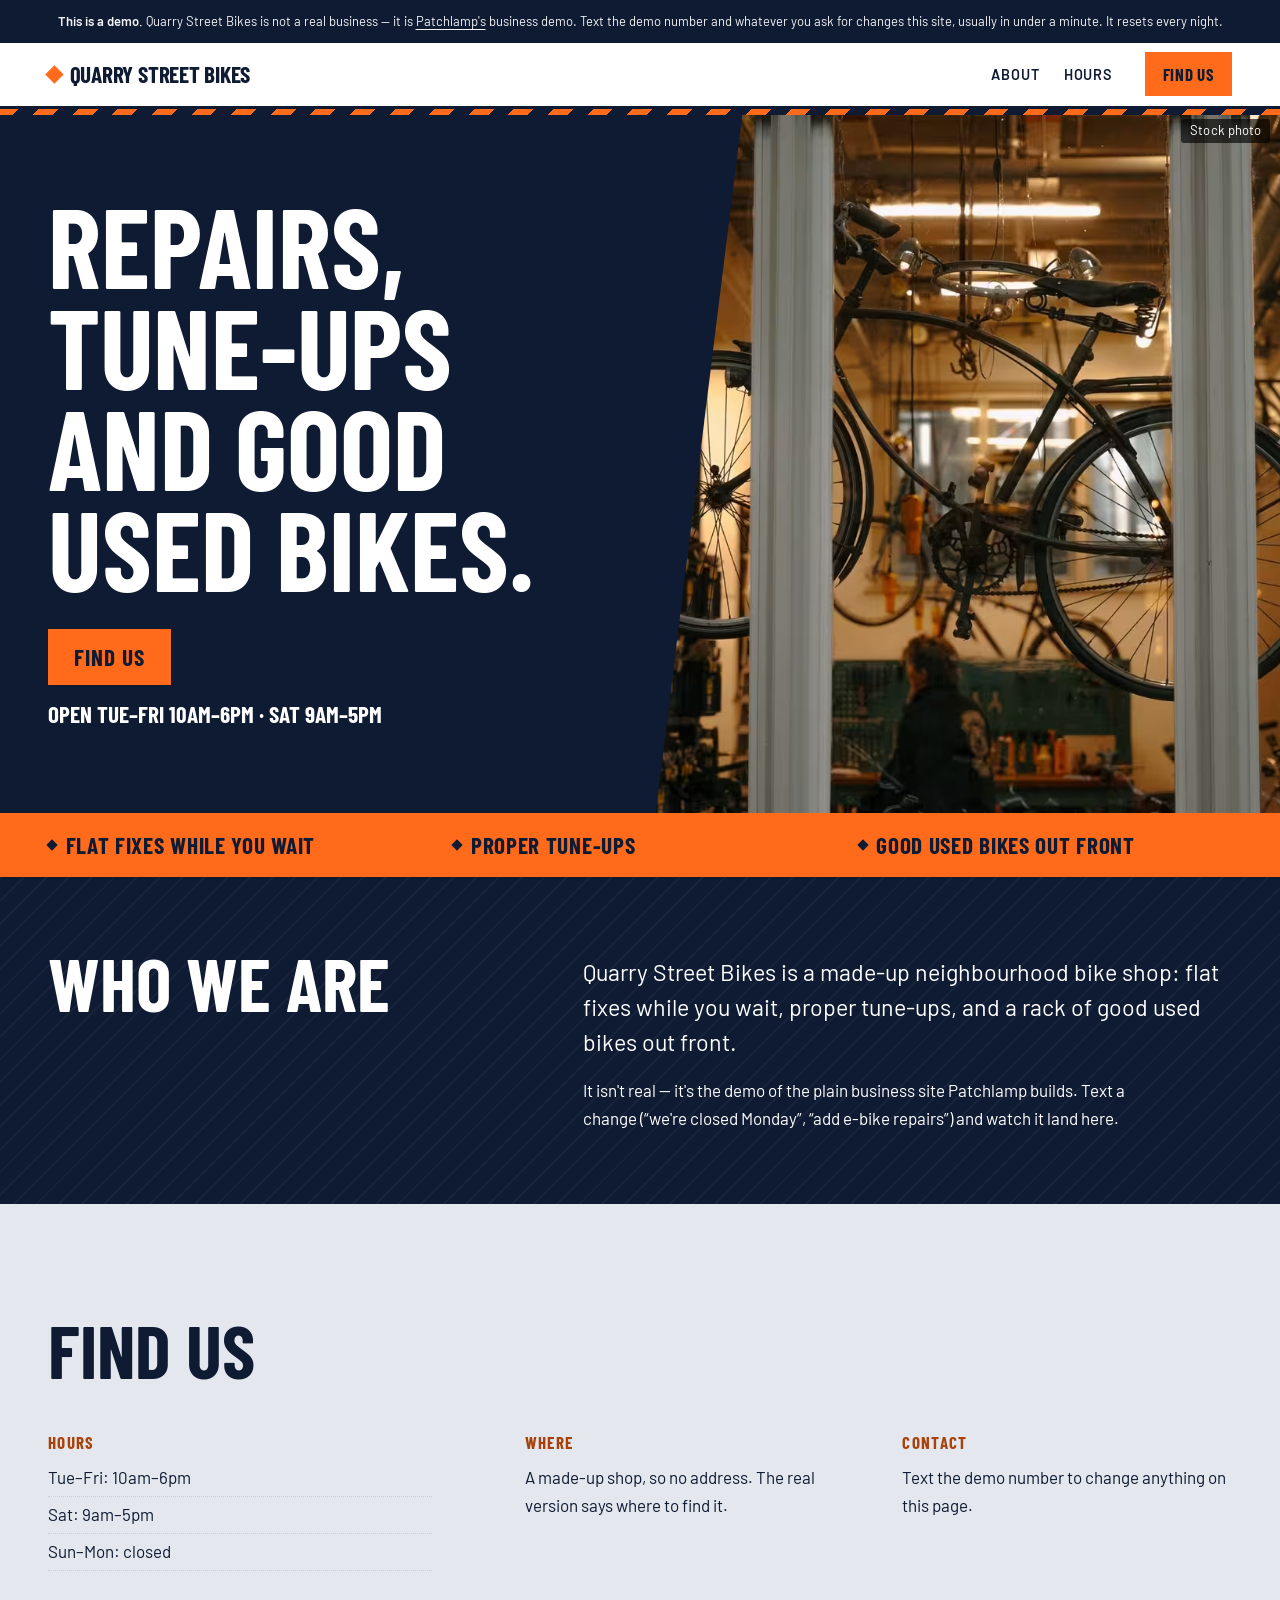
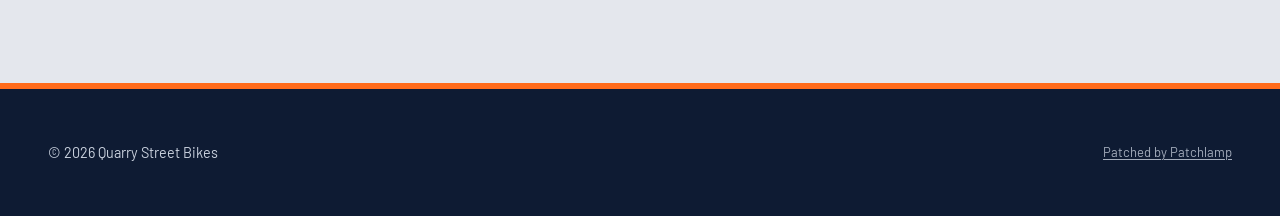
==== commit 577466a8: "Saturday hours: close at 5pm Co-Authored-By: Claude Sonnet 5.5 <noreply@anthropic.com>" ====
--- a/index.html
+++ b/index.html
@@ -36,7 +36,7 @@
         <div class="hero-actions">
           <a class="btn btn-primary" href="#details">Find us</a>
         </div>
-        <p class="hero-note">Open Tue–Fri 10am–6pm · Sat 9am–4pm</p>
+        <p class="hero-note">Open Tue–Fri 10am–6pm · Sat 9am–5pm</p>
       </div>
     </section>
     <section class="proof proof--strip" aria-label="At a glance">
@@ -71,7 +71,7 @@
             <h3>Hours</h3>
             <ul class="hours">
               <li>Tue–Fri: 10am–6pm</li>
-              <li>Sat: 9am–4pm</li>
+              <li>Sat: 9am–5pm</li>
               <li>Sun–Mon: closed</li>
             </ul>
           </div>
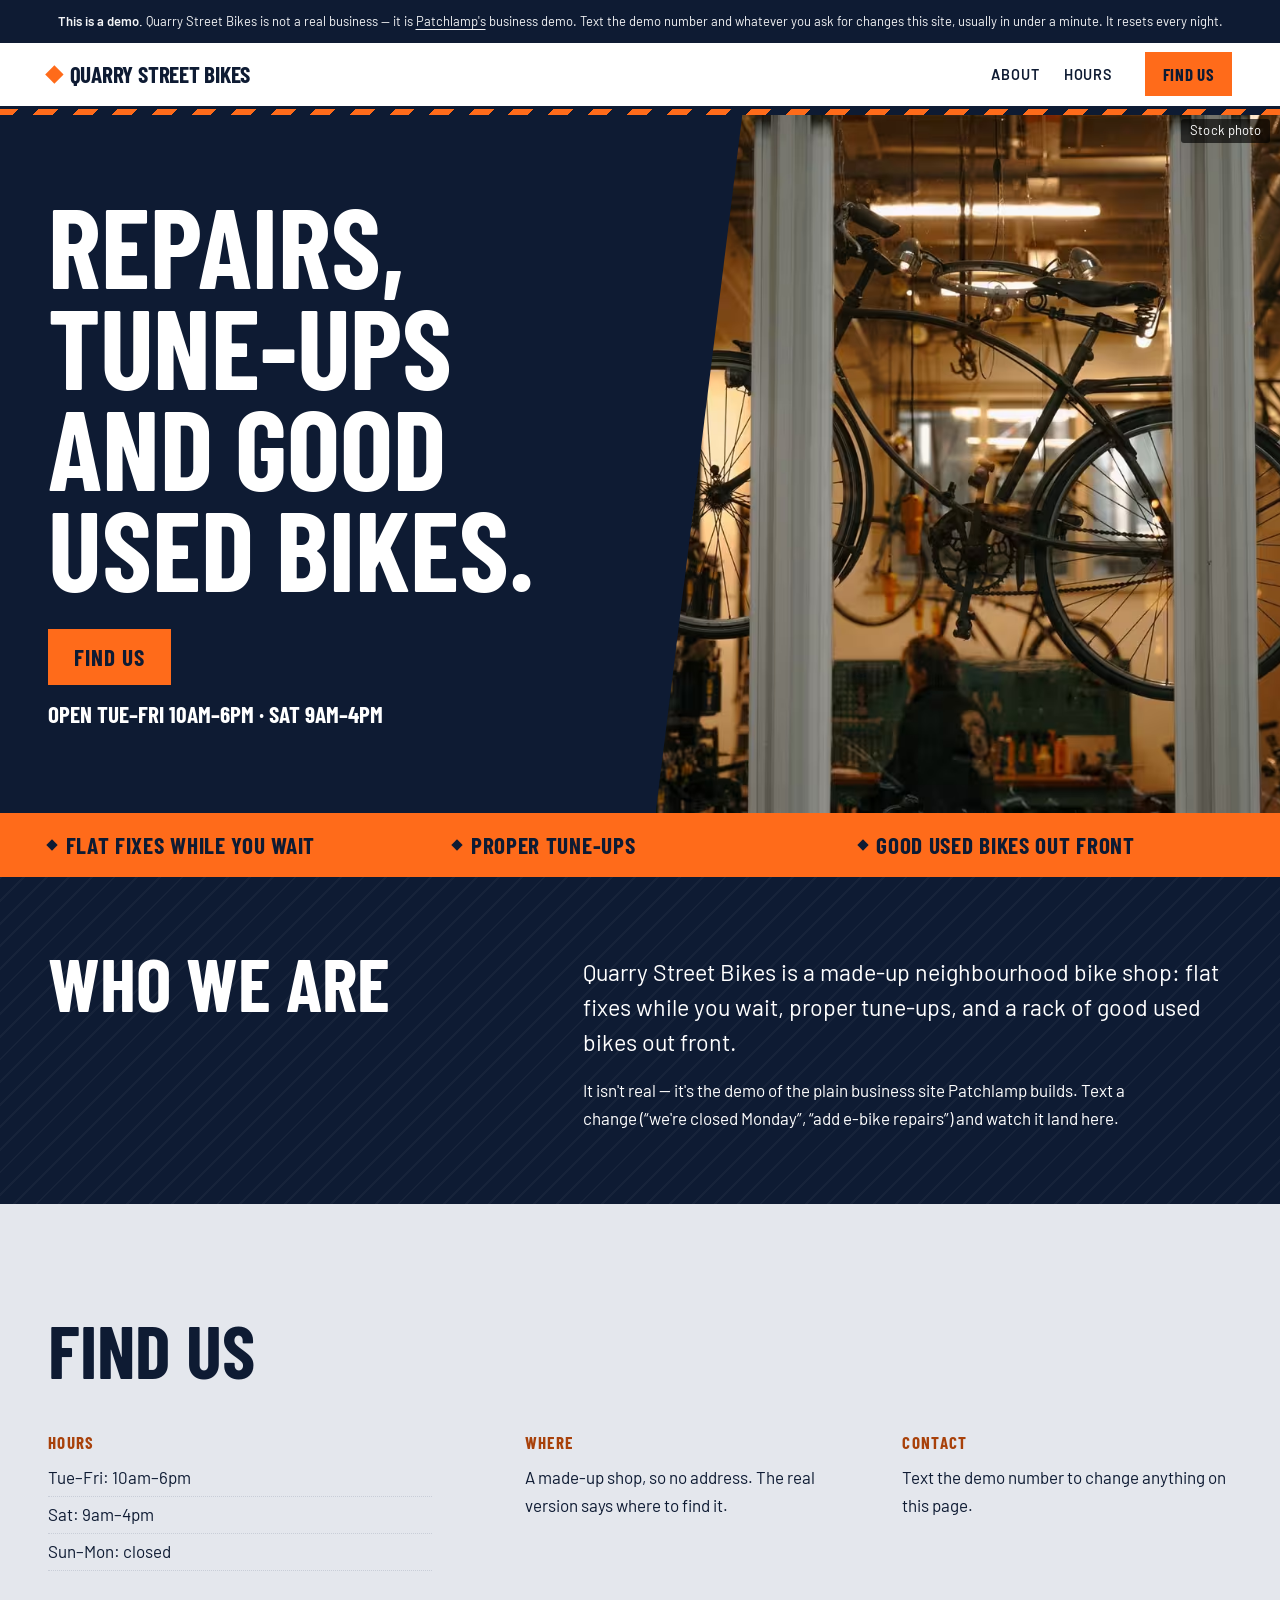
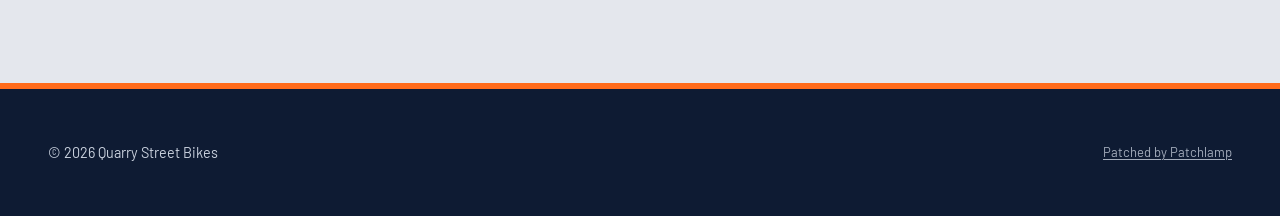
==== commit aef4cea5: "Nightly reset: back to the golden copy" ====
--- a/index.html
+++ b/index.html
@@ -36,7 +36,7 @@
         <div class="hero-actions">
           <a class="btn btn-primary" href="#details">Find us</a>
         </div>
-        <p class="hero-note">Open Tue–Fri 10am–6pm · Sat 9am–5pm</p>
+        <p class="hero-note">Open Tue–Fri 10am–6pm · Sat 9am–4pm</p>
       </div>
     </section>
     <section class="proof proof--strip" aria-label="At a glance">
@@ -71,7 +71,7 @@
             <h3>Hours</h3>
             <ul class="hours">
               <li>Tue–Fri: 10am–6pm</li>
-              <li>Sat: 9am–5pm</li>
+              <li>Sat: 9am–4pm</li>
               <li>Sun–Mon: closed</li>
             </ul>
           </div>
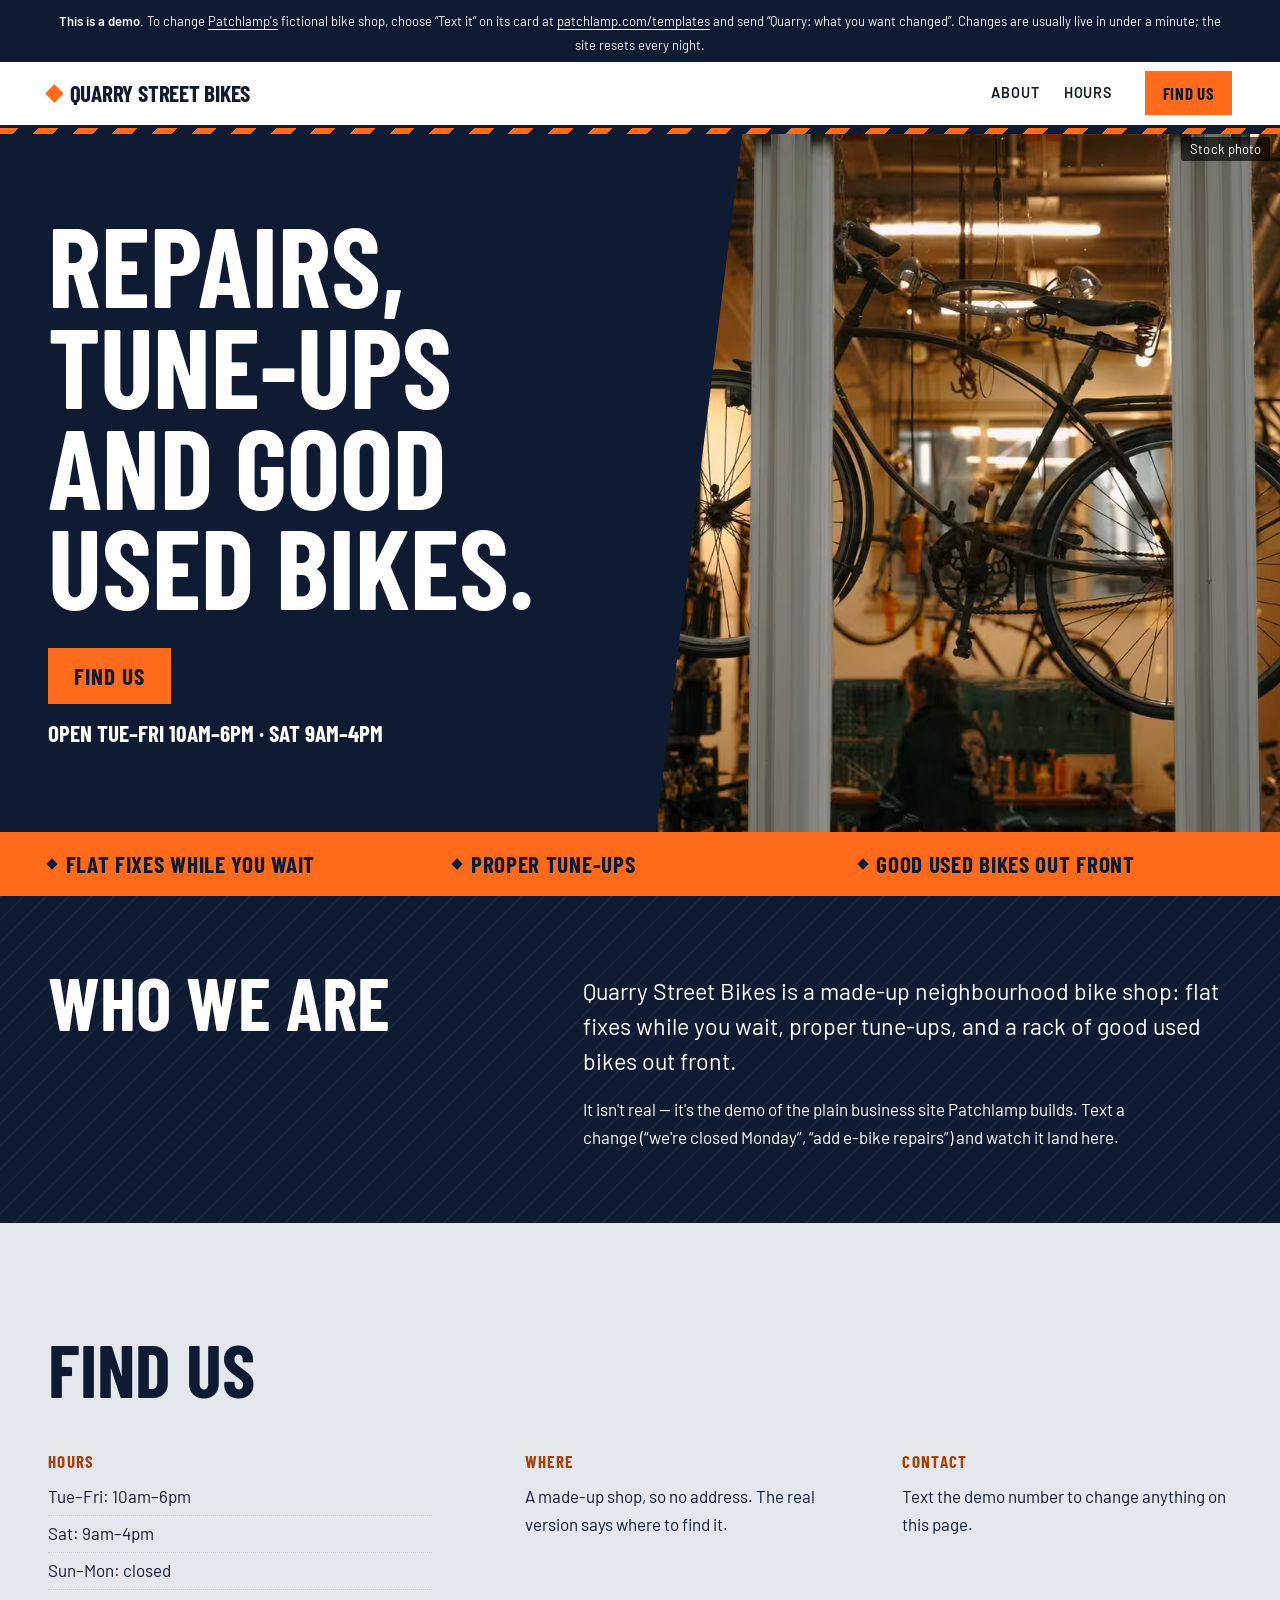
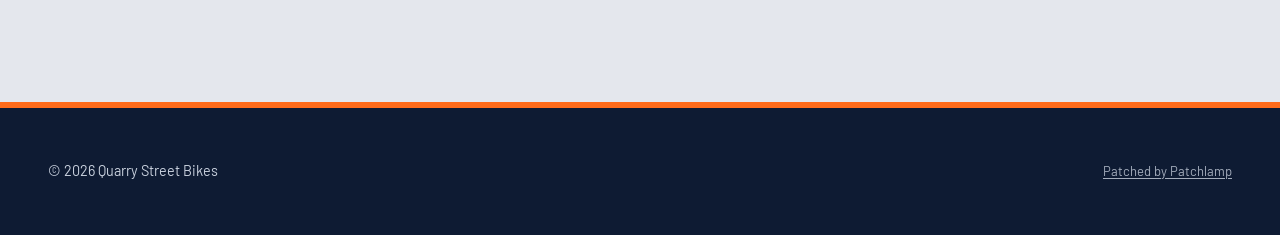
==== commit c4846833: "The demo bar points at the /templates card (Codex, marketing/copy/demo-bars-2026-10-27-v2.md): no nu" ====
--- a/index.html
+++ b/index.html
@@ -13,8 +13,10 @@
 </head>
 <body class="page-home">
   <p class="demo-bar">
-    <strong>This is a demo.</strong> Quarry Street Bikes is not a real business — it is
-    <a href="https://patchlamp.com/">Patchlamp's</a> business demo. Text the demo number and whatever you ask for changes this site, usually in under a minute. It resets every night.
+    <strong>This is a demo.</strong> To change <a href="https://patchlamp.com/">Patchlamp's</a>
+    fictional bike shop, choose “Text it” on its card at
+    <a href="https://patchlamp.com/templates">patchlamp.com/templates</a> and send “Quarry: what you want changed”.
+    Changes are usually live in under a minute; the site resets every night.
   </p>
 
   <header class="site-header">
